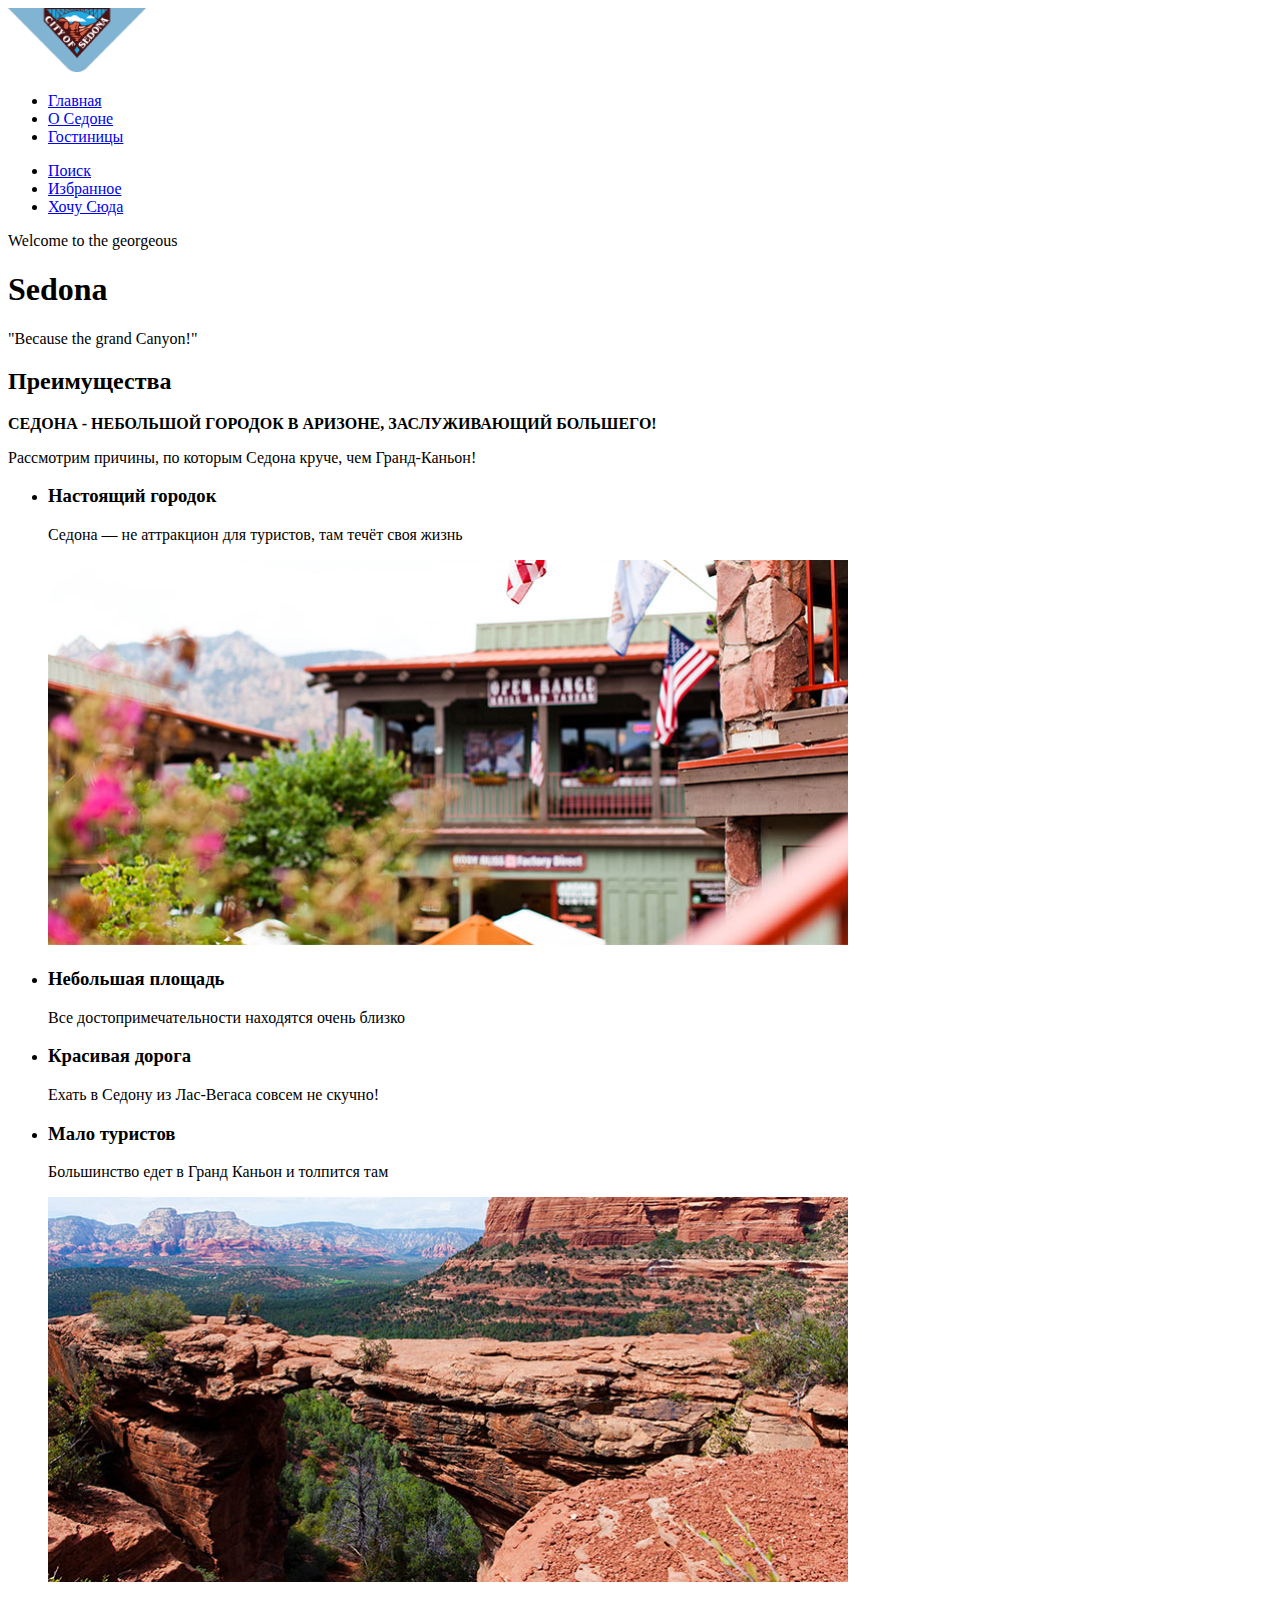
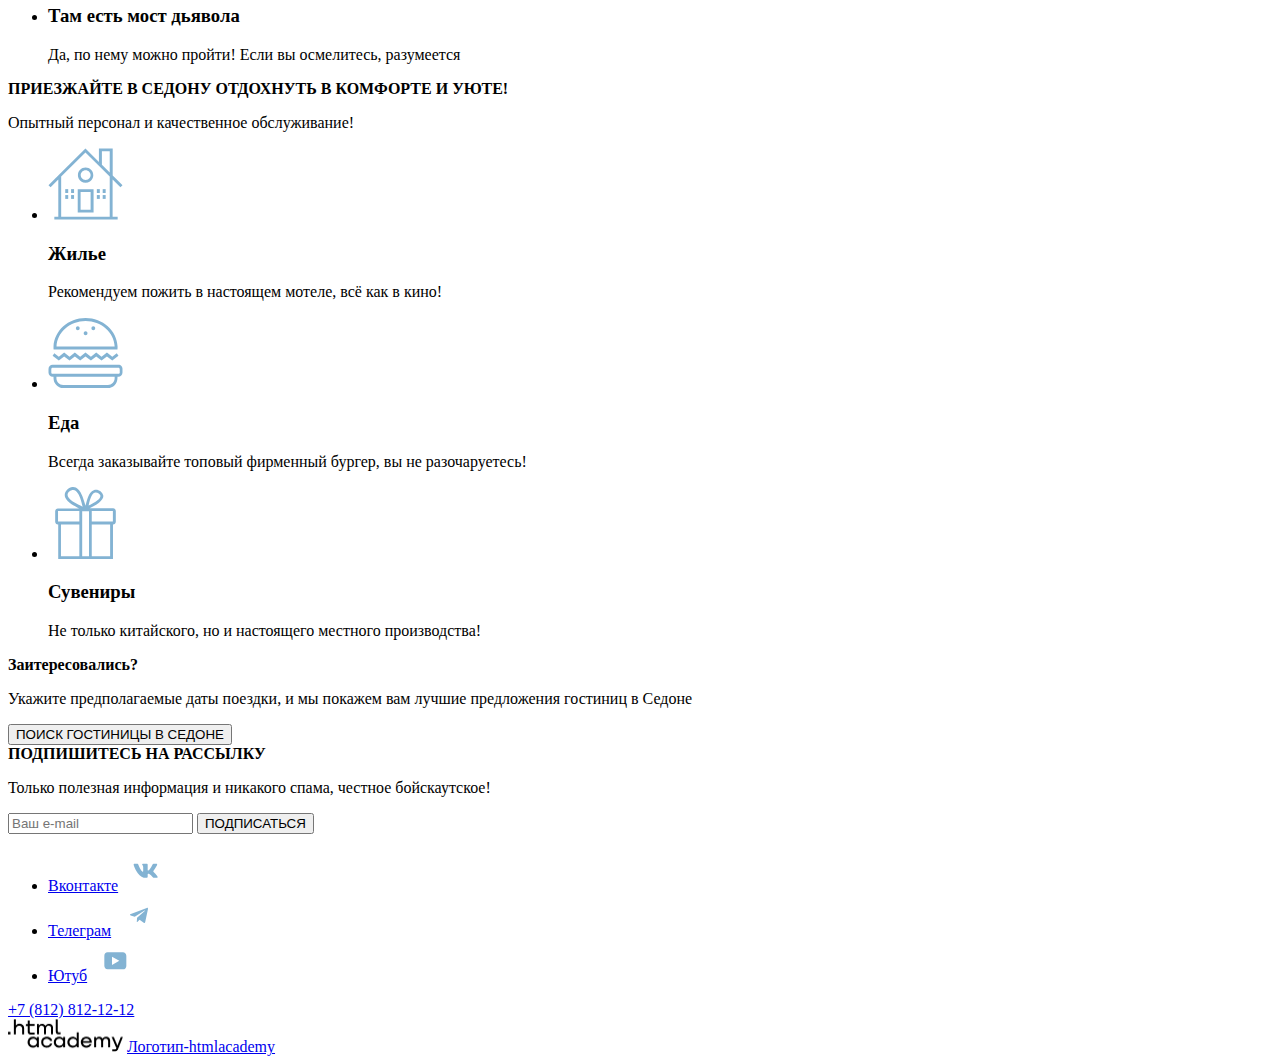
==== index.html @ 50136531 "!" ====
<!DOCTYPE html>
<html lang="ru">
  <head>
    <meta charset="utf-8">
    <title>Главная страница</title>
  </head>
  <body>
<header class="main-header">
  <a href="index.html">
  <img src="./img/logo.png" width="138px" height="64px">
  </a>
  <nav class="navigation">
    <ul class="navigation-list">
      <li class="navigation-item">
        <a class="navigation-link" href="main.html">Главная</a>
      </li>
      <li class="navigation-item">
        <a class="navigation-link" href="about-sedona.html">О Седоне</a>
      </li>
      <li class="navigation-item">
        <a class="navigation-link" href="hotels.html">Гостиницы</a>
      </li>
    </ul>

    <ul class="navigation-list navigation-user">
      <li class="navigation-item">
        <a class="navigation-link" href="#"><span class="visually-hidden">Поиск</span></a>
      </li>
      <li class="navigation-item">
        <a class="navigation-link" href="#"><span class="visually-hidden">Избранное</span></a>
      </li>
      <li class="navigation-item">
        <a class="navigation-link" href="#"><span class="visuallly-hidden">Хочу Сюда</span></a>
      </li>
    </ul>
  </nav>
</header>
<main class="main-index">
  <section class="welcome">
    <header>
      <span class="welcome-text">Welcome</title>
      <span class="welcome-to">to the georgeous</span>
    </header>
    <h1>Sedona</h1>
    <footer>
      <span class="welcome-description">"Because the grand Canyon!" </span>
    </footer>
  </section>

  <section class="advantages">
    <h2 class="visuallly-hidden">Преимущества</h2>
    <strong>СЕДОНА - НЕБОЛЬШОЙ ГОРОДОК В АРИЗОНЕ, ЗАСЛУЖИВАЮЩИЙ БОЛЬШЕГО!</strong>
      <p>Рассмотрим причины, по которым Седона круче, чем Гранд-Каньон!</p>
    <ul class="advantages-list">
      <li class="advantages-item">
        <h3 class="advantages-title">Настоящий городок</h3>
        <p class="advantages-discription">Седона — не аттракцион для туристов, там течёт своя жизнь</p>
        </li>
        <img src="./img/photo-1-2.jpg" alt="Кадр из городка" width="800px" height="385px">
      <li class="advantages-item">
        <h3 class="advantages-title">Небольшая площадь</h3>
        <p class="advantages-discription">Все достопримечательности находятся очень близко</p>
      </li>
      <li class="advantages-item">
        <h3 class="advantages-title">Красивая дорога</h3>
        <p class="advantages-discription">Ехать в Седону из Лас-Вегаса совсем не скучно!</p>
      </li>
      <li class="advantages-item">
      <h3 class="advantages-title">Мало туристов</h3>
      <p class="advantages-discription">Большинство едет в Гранд Каньон и толпится там</p>
       </li>
       <img src="./img/photo-2-2.jpg" alt="Горы" width="800px" height="385px">
      <li class="advantages-item">
       <h3 class="advantages-title">Там есть мост дьявола</h3>
       <p class="advantages-discription">Да, по нему можно пройти! Если вы осмелитесь, разумеется</p>
       </li>
    </ul>  
    <strong>ПРИЕЗЖАЙТЕ В СЕДОНУ ОТДОХНУТЬ В КОМФОРТЕ И УЮТЕ!</strong>
    <p>Опытный персонал и качественное обслуживание!</p>
    <ul class="advantages-list advantages-user">
      <li class="advantages-item">
        <img src="./img/home.svg" width="75px" height="72px">
        <h3 class="advantages-title">Жилье</h3>
        <p class="advantages-discription">Рекомендуем пожить в настоящем мотеле, всё как в кино!</p>
        </li>
        <li class="advantages-item">
          <img src="./img/food.svg" width="75px" height="72px">
          <h3 class="advantages-title">Еда</h3>
          <p class="advantages-discription">Всегда заказывайте топовый фирменный бургер, вы не разочаруетесь!</p>
          </li>
          <li class="advantages-item">
            <img src="./img/gift.svg" width="75px" height="72px">
            <h3 class="advantages-title">Сувениры</h3>
            <p class="advantages-discription">Не только китайского, но и настоящего местного производства!</p>
            </li>
    </ul>
  </section>
  <section>
    <strong>Заитересовались?</strong>
    <p>Укажите предполагаемые даты поездки, и мы покажем вам лучшие предложения гостиниц в Седоне</p>
      <button type="button">ПОИСК ГОСТИНИЦЫ В СЕДОНЕ</button>
  </section>
  <section>
    <strong>ПОДПИШИТЕСЬ НА РАССЫЛКУ</strong>
    <p>Только полезная информация и никакого спама, честное бойскаутское!</p>
    <form>
      <input type="email" placeholder="Ваш e-mail">
      <button type="submit">ПОДПИСАТЬСЯ</button>
      </form>
  </section>
</main>
<footer class="page-footer">
  <section class="footer-social">
    <ul class="footer-social-list">
      <li class="footer-social-item">
        <a href="https://vk.com/htmlacademy"> <span class="visuallly-hidden">Вконтакте</span></a>
        <img src="./img/social-vk.svg" alt="logo-vk">
      </li>
      <li class="footer-social-item">
        <a href="https://t.me/htmlacademy"> <span class="visuallly-hidden">Телеграм</span></a>
        <img src="./img/social-telegram.svg" alt="logo-telegram">
      </li>
      <li class="footer-social-item">
        <a href="https://www.youtube.com/user/htmlacademyru"> <span class="visuallly-hidden">Ютуб</span></a>
        <img src="./img/social-youtube.svg" alt="logo-youtube">
      </li>  
    </ul>    
  </section>

  <section class="footer-contact">
    <a class="footer-contact-phone" href="tel:+78128121212">+7 (812) 812-12-12</a>
  </section>

  <section class="footer-logo">
    <img src="./img/logo_htmlacademy.png" alt="Логотип-htmlacademy" width="115px" height="33px">
    <a href="https://htmlacademy.ru/"><span class="visuallly-hidden">Логотип-htmlacademy</span></a>
  </section>

</footer>
    
  </body>
</html>
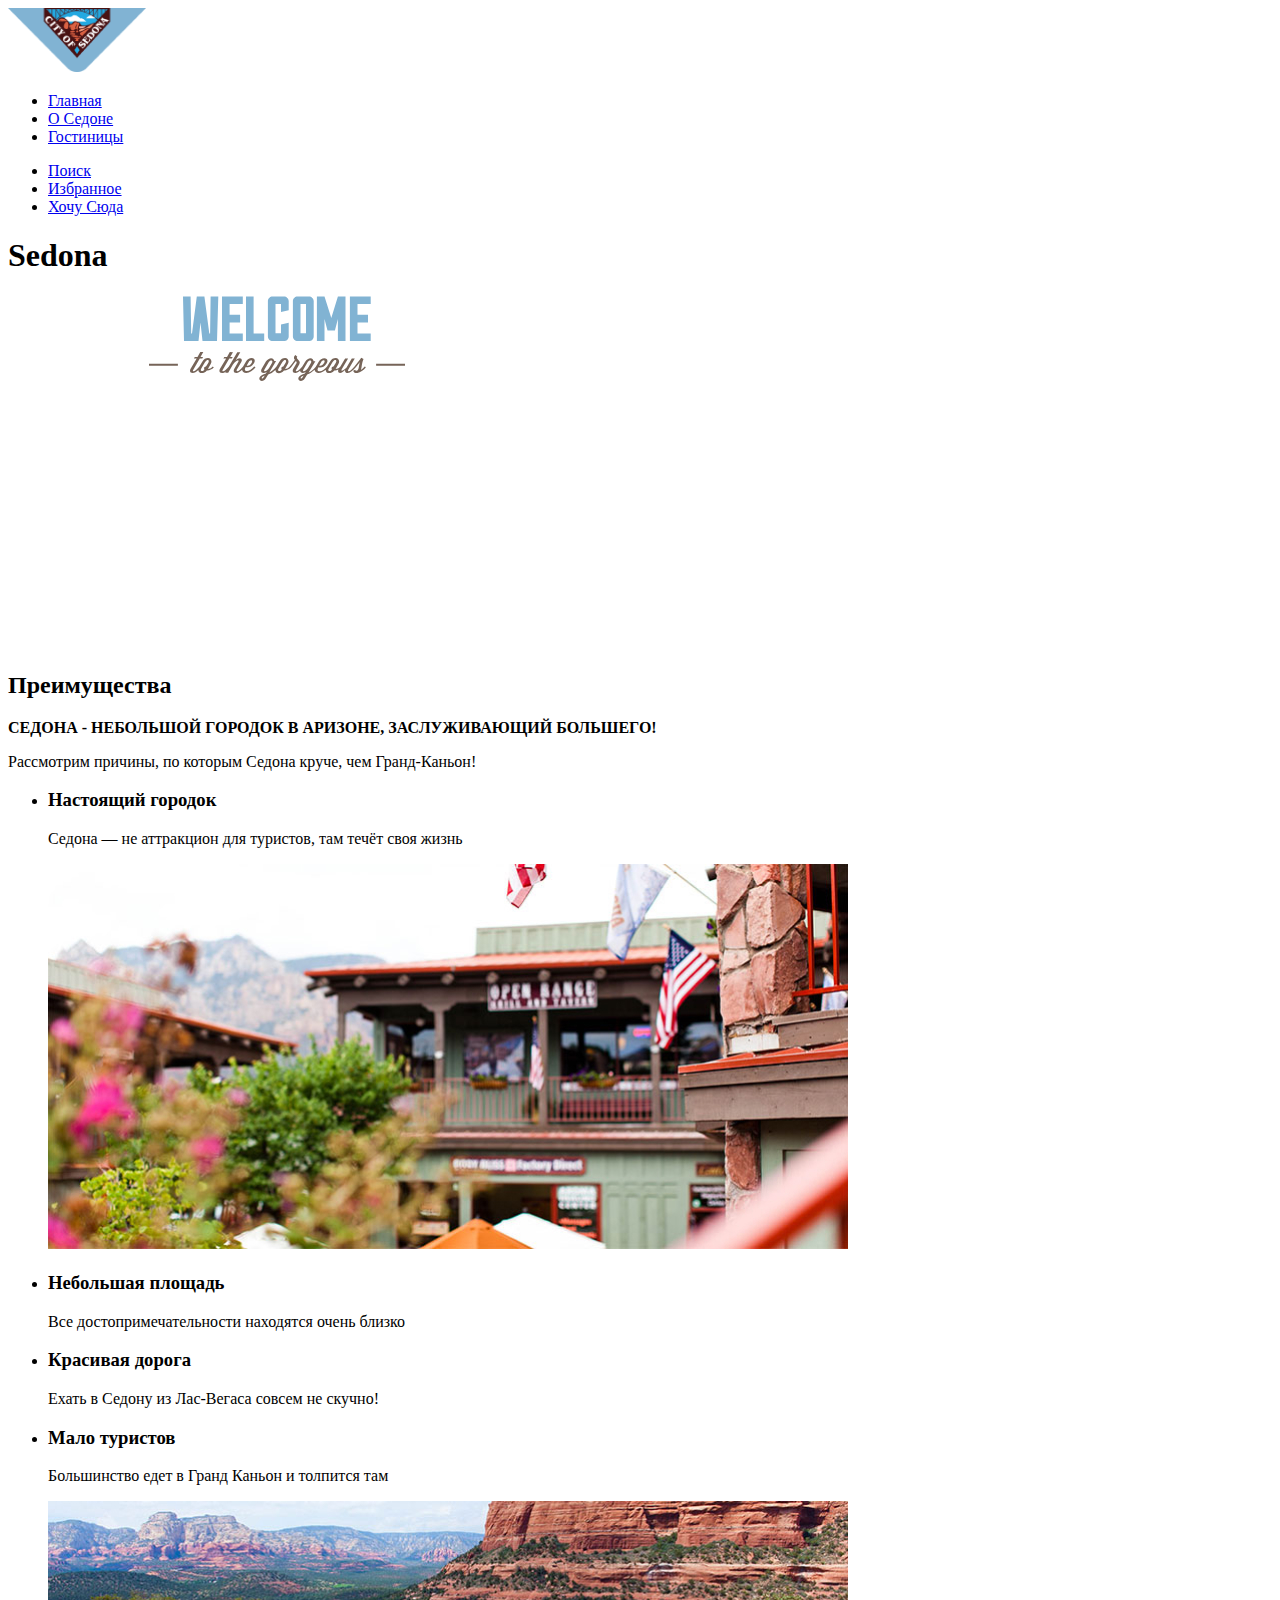
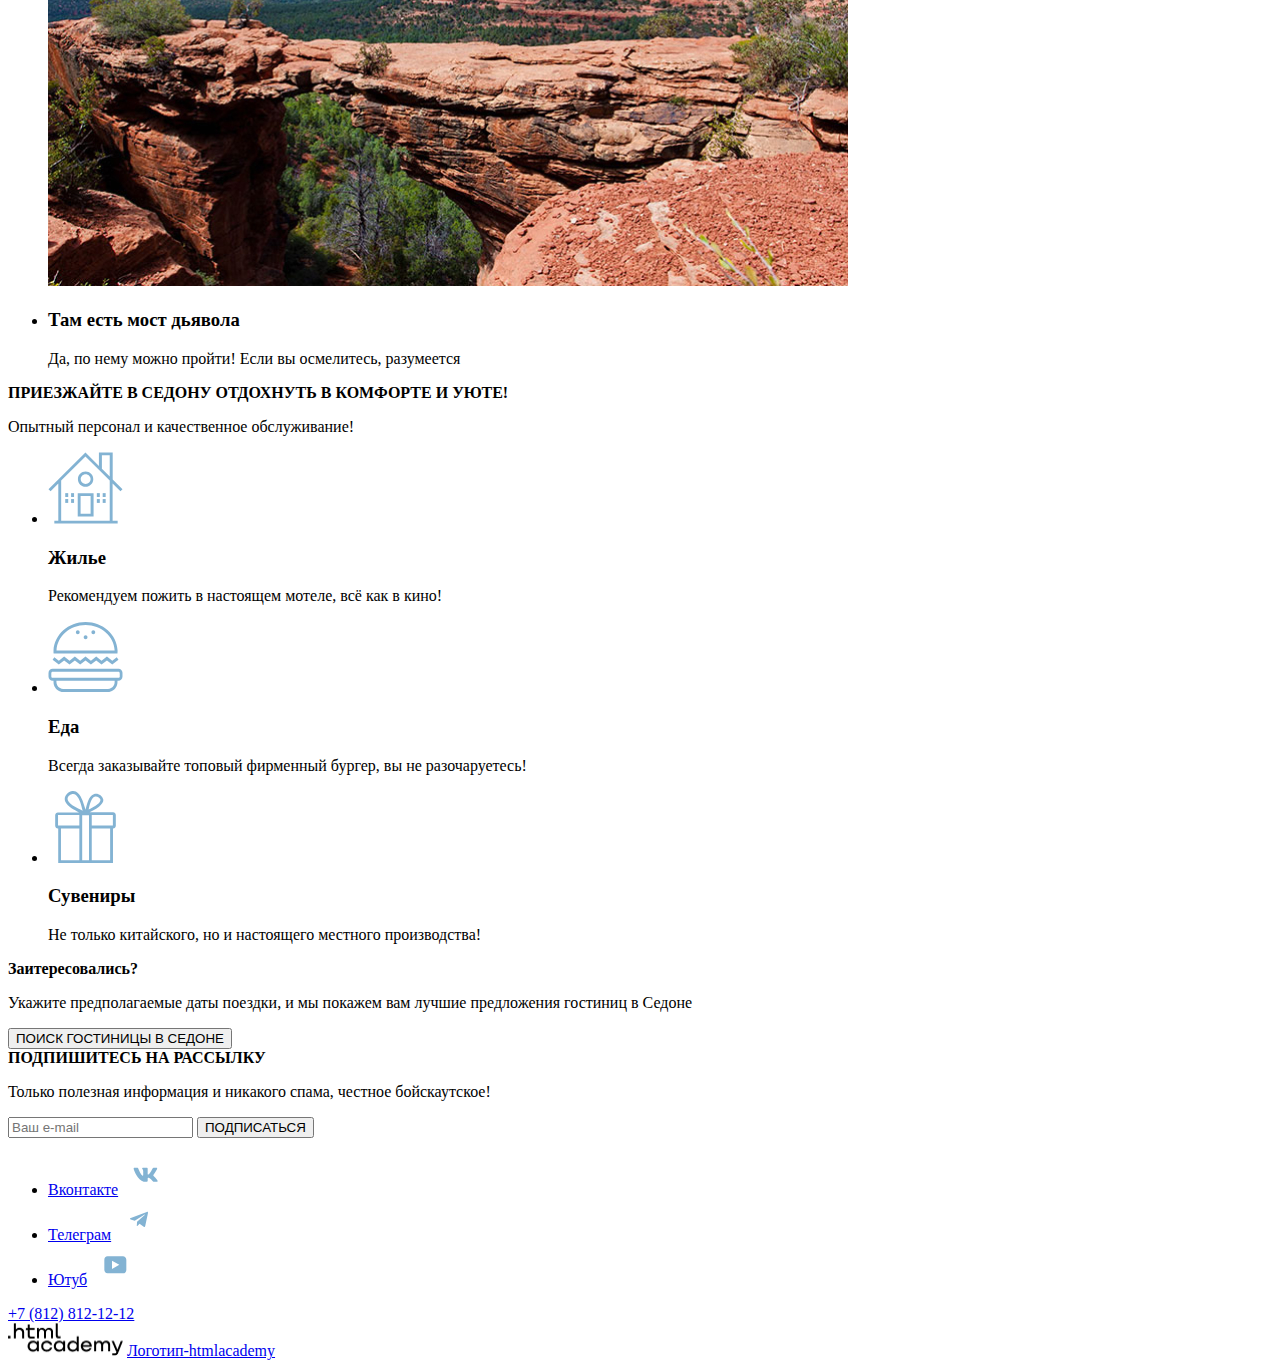
==== commit 7211053e: "Merge pull request #2 from Jura91/master" ====
--- a/index.html
+++ b/index.html
@@ -7,7 +7,7 @@
   <body>
 <header class="main-header">
   <a href="index.html">
-  <img src="./img/logo.png" width="138px" height="64px">
+    <img src="./img/logo.png" width="138" height="64" alt="Logo">
   </a>
   <nav class="navigation">
     <ul class="navigation-list">
@@ -22,12 +22,12 @@
       </li>
     </ul>
 
-    <ul class="navigation-list navigation-user">
-      <li class="navigation-item">
-        <a class="navigation-link" href="#"><span class="visually-hidden">Поиск</span></a>
+    <ul class="navigation-user">
+      <li class="navigation-user-item">
+        <a class="navigation-user-link" href="#"><span class="visually-hidden">Поиск</span></a>
       </li>
-      <li class="navigation-item">
-        <a class="navigation-link" href="#"><span class="visually-hidden">Избранное</span></a>
+      <li class="navigation-user-item">
+        <a class="navigation-user-link" href="#"><span class="visually-hidden">Избранное</span></a>
       </li>
       <li class="navigation-item">
         <a class="navigation-link" href="#"><span class="visuallly-hidden">Хочу Сюда</span></a>
@@ -36,27 +36,22 @@
   </nav>
 </header>
 <main class="main-index">
+   <h1 class="visuallly-hidden">Sedona</h1>
   <section class="welcome">
-    <header>
-      <span class="welcome-text">Welcome</title>
-      <span class="welcome-to">to the georgeous</span>
-    </header>
-    <h1>Sedona</h1>
-    <footer>
-      <span class="welcome-description">"Because the grand Canyon!" </span>
-    </footer>
+    <figure><img src="./img/welcome.svg" alt="Приглашение в Седону" width="458" height="352"></figure>
   </section>
 
   <section class="advantages">
-    <h2 class="visuallly-hidden">Преимущества</h2>
+    <h2 class="visually-hidden">Преимущества</h2>
     <strong>СЕДОНА - НЕБОЛЬШОЙ ГОРОДОК В АРИЗОНЕ, ЗАСЛУЖИВАЮЩИЙ БОЛЬШЕГО!</strong>
       <p>Рассмотрим причины, по которым Седона круче, чем Гранд-Каньон!</p>
     <ul class="advantages-list">
       <li class="advantages-item">
         <h3 class="advantages-title">Настоящий городок</h3>
         <p class="advantages-discription">Седона — не аттракцион для туристов, там течёт своя жизнь</p>
+        <img src="./img/photo-1-2.jpg" alt="Кадр из городка" width="800" height="385">
         </li>
-        <img src="./img/photo-1-2.jpg" alt="Кадр из городка" width="800px" height="385px">
+         
       <li class="advantages-item">
         <h3 class="advantages-title">Небольшая площадь</h3>
         <p class="advantages-discription">Все достопримечательности находятся очень близко</p>
@@ -68,8 +63,9 @@
       <li class="advantages-item">
       <h3 class="advantages-title">Мало туристов</h3>
       <p class="advantages-discription">Большинство едет в Гранд Каньон и толпится там</p>
+      <img src="./img/photo-2-2.jpg" alt="Горы" width="800" height="385">
        </li>
-       <img src="./img/photo-2-2.jpg" alt="Горы" width="800px" height="385px">
+       
       <li class="advantages-item">
        <h3 class="advantages-title">Там есть мост дьявола</h3>
        <p class="advantages-discription">Да, по нему можно пройти! Если вы осмелитесь, разумеется</p>
@@ -79,17 +75,17 @@
     <p>Опытный персонал и качественное обслуживание!</p>
     <ul class="advantages-list advantages-user">
       <li class="advantages-item">
-        <img src="./img/home.svg" width="75px" height="72px">
+        <img src="./img/home.svg" width="75" height="72" alt="Home">
         <h3 class="advantages-title">Жилье</h3>
         <p class="advantages-discription">Рекомендуем пожить в настоящем мотеле, всё как в кино!</p>
         </li>
         <li class="advantages-item">
-          <img src="./img/food.svg" width="75px" height="72px">
+          <img src="./img/food.svg" width="75" height="72" alt="Food">
           <h3 class="advantages-title">Еда</h3>
           <p class="advantages-discription">Всегда заказывайте топовый фирменный бургер, вы не разочаруетесь!</p>
           </li>
           <li class="advantages-item">
-            <img src="./img/gift.svg" width="75px" height="72px">
+            <img src="./img/gift.svg" width="75" height="72" alt="Gift">
             <h3 class="advantages-title">Сувениры</h3>
             <p class="advantages-discription">Не только китайского, но и настоящего местного производства!</p>
             </li>
@@ -133,7 +129,7 @@
   </section>
 
   <section class="footer-logo">
-    <img src="./img/logo_htmlacademy.png" alt="Логотип-htmlacademy" width="115px" height="33px">
+    <img src="./img/logo_htmlacademy.png" alt="Логотип-htmlacademy" width="115" height="33">
     <a href="https://htmlacademy.ru/"><span class="visuallly-hidden">Логотип-htmlacademy</span></a>
   </section>
 
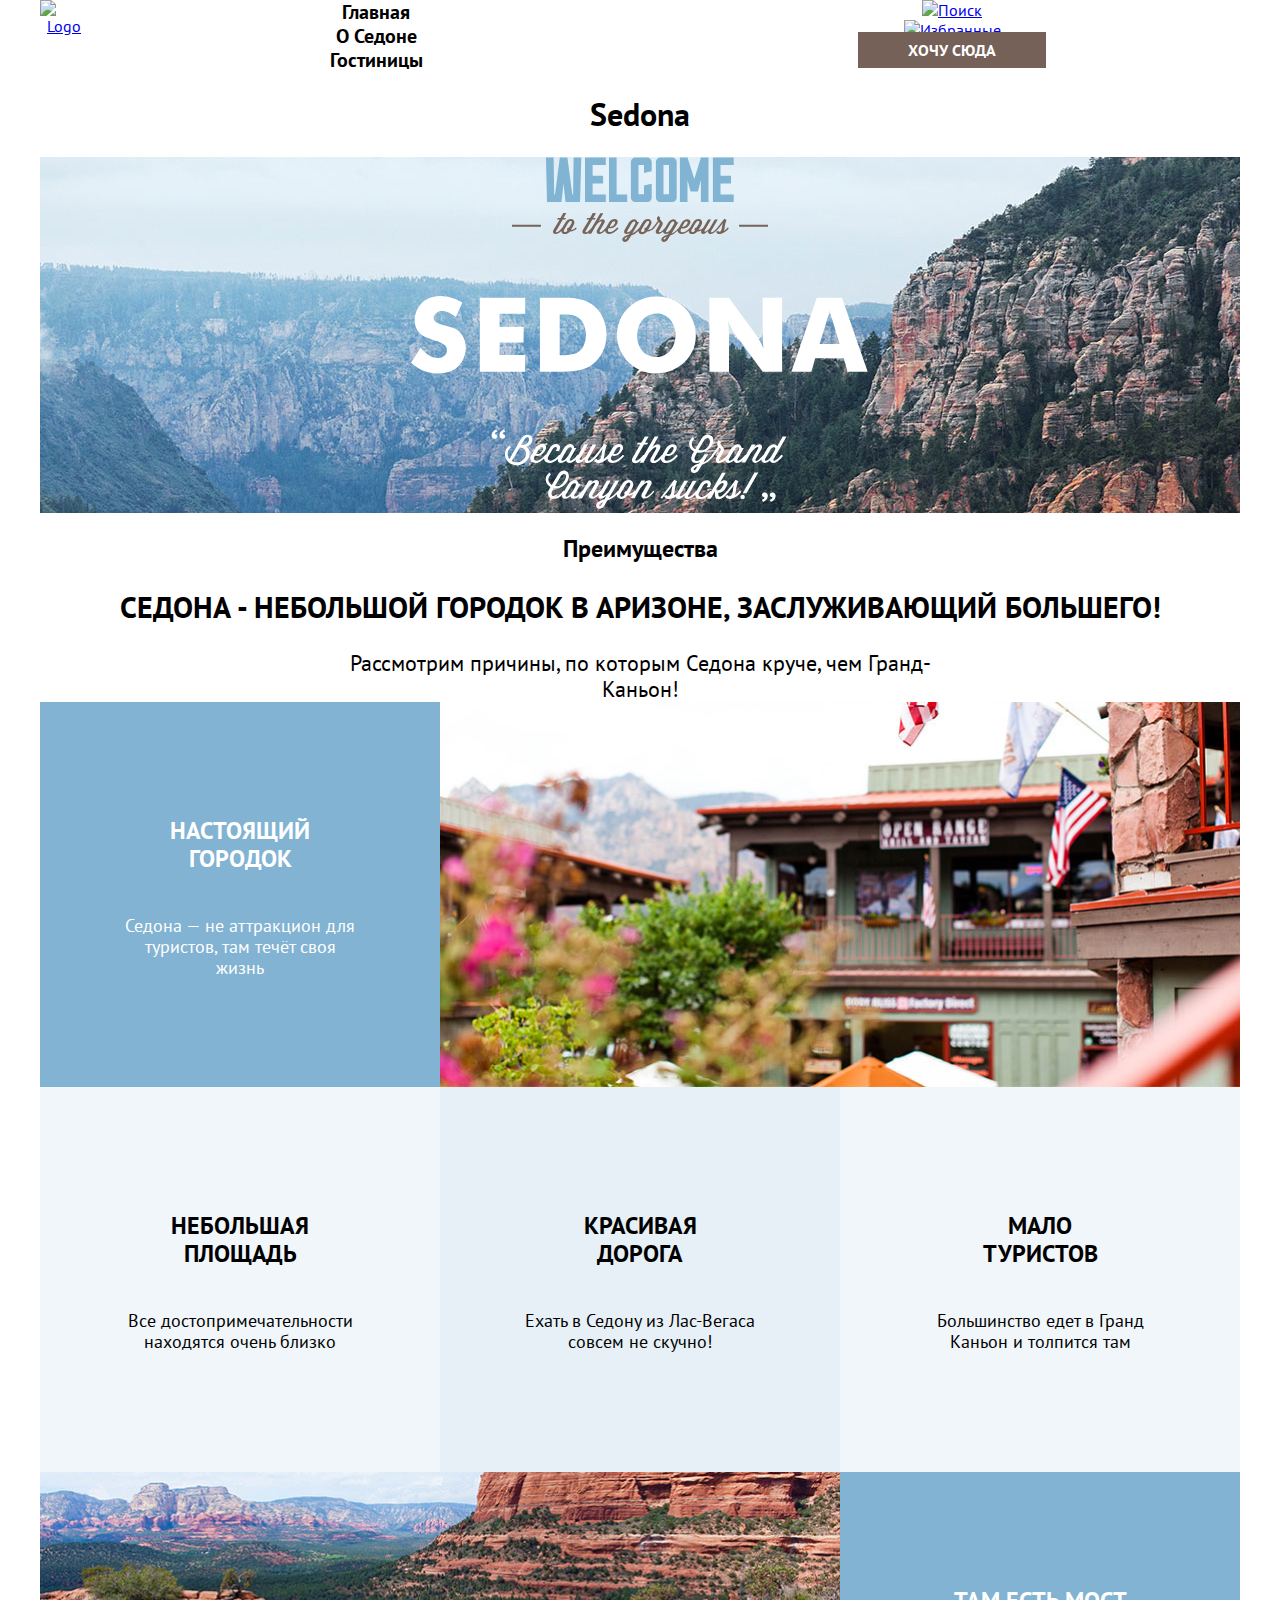
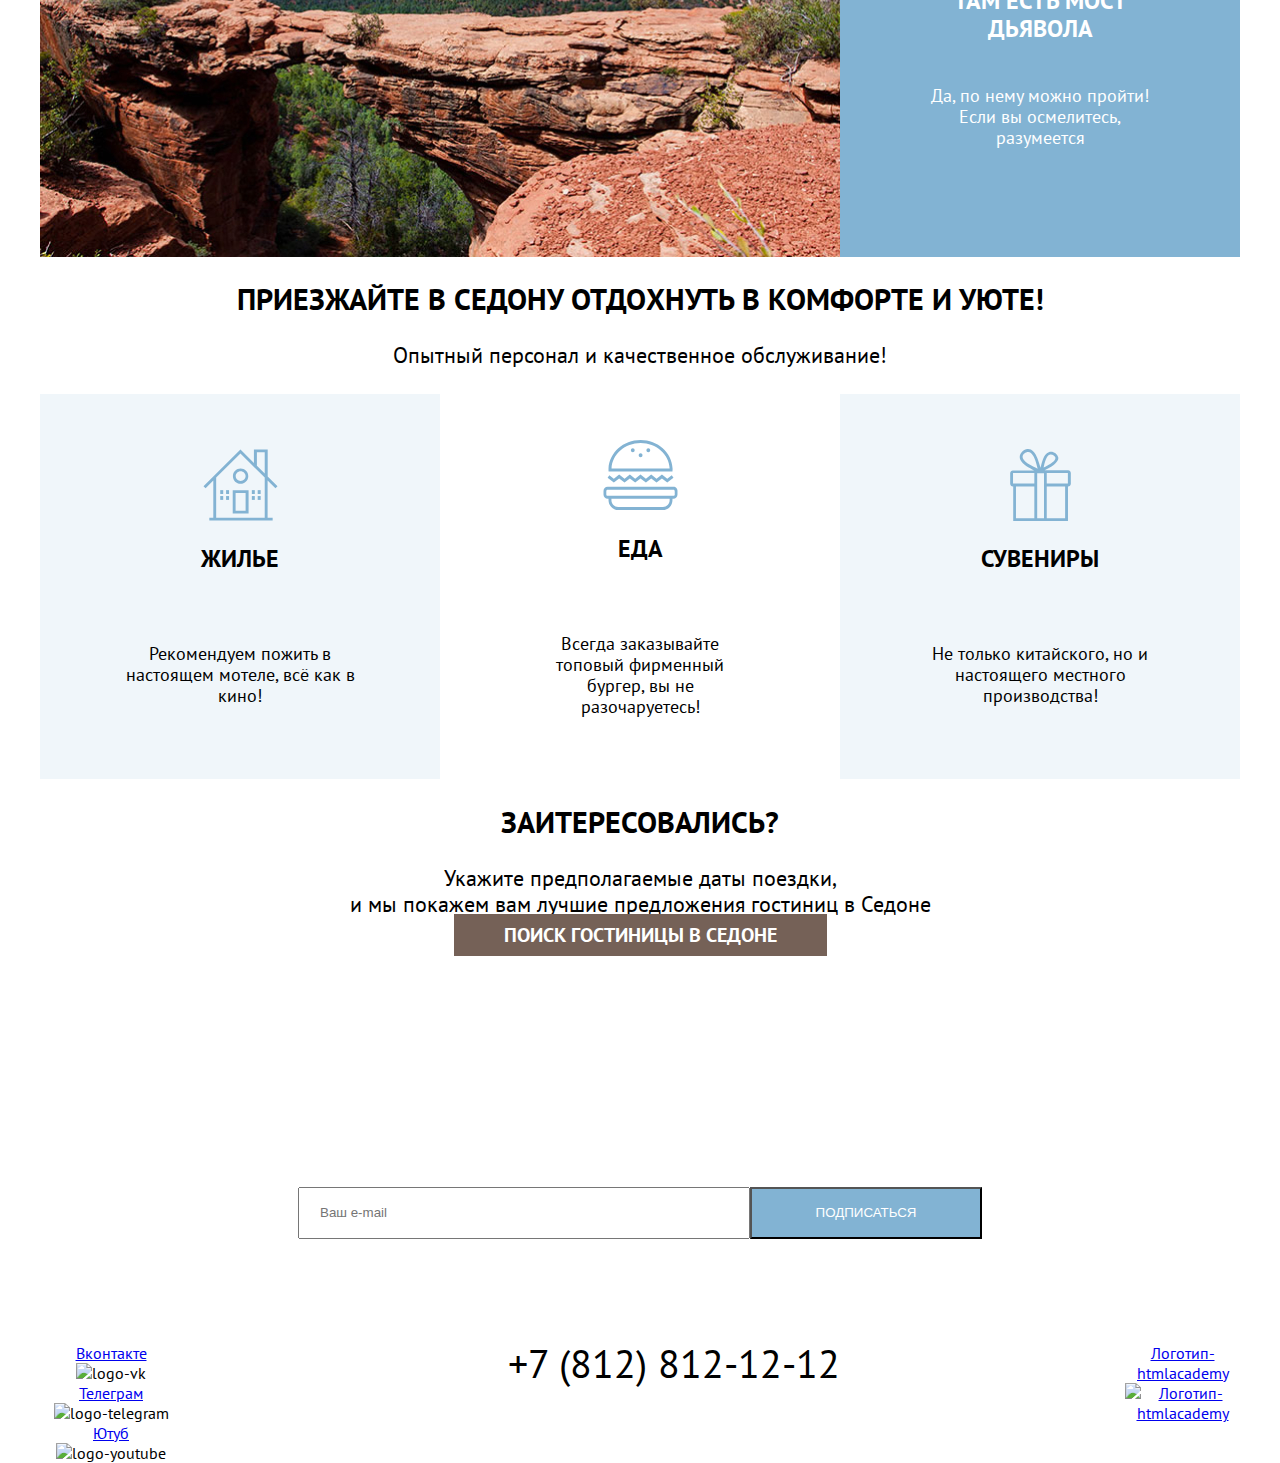
==== commit 0fd81068: "Flex2" ====
--- a/index.html
+++ b/index.html
@@ -3,14 +3,15 @@
   <head>
     <meta charset="utf-8">
     <title>Главная страница</title>
+    <link rel="stylesheet" href="styles/styles.css">
   </head>
   <body>
 <header class="main-header">
-  <a href="index.html">
-    <img src="./img/logo.png" width="138" height="64" alt="Logo">
-  </a>
   <nav class="navigation">
-    <ul class="navigation-list">
+    <a href="index.html">
+      <img src="./img/logo.svg" width="138" height="64" alt="Logo">
+    </a>
+    <ul class="navigation-list list-reset">
       <li class="navigation-item">
         <a class="navigation-link" href="main.html">Главная</a>
       </li>
@@ -22,12 +23,14 @@
       </li>
     </ul>
 
-    <ul class="navigation-user">
+    <ul class="navigation-user list-reset">
       <li class="navigation-user-item">
-        <a class="navigation-user-link" href="#"><span class="visually-hidden">Поиск</span></a>
+        <a class="navigation-user-link" href="#"><span class="visually-hidden"></span>
+        <img src="./img/search.svg" alt="Поиск"></a>
       </li>
       <li class="navigation-user-item">
-        <a class="navigation-user-link" href="#"><span class="visually-hidden">Избранное</span></a>
+        <a class="navigation-user-link" href="#"><span class="visually-hidden"></span>
+        <img src="./img/favourites.svg" alt="Избранные"></a>
       </li>
       <li class="navigation-item">
         <a class="navigation-link" href="#"><span class="visuallly-hidden">Хочу Сюда</span></a>
@@ -35,105 +38,118 @@
     </ul>
   </nav>
 </header>
-<main class="main-index">
-   <h1 class="visuallly-hidden">Sedona</h1>
-  <section class="welcome">
-    <figure><img src="./img/welcome.svg" alt="Приглашение в Седону" width="458" height="352"></figure>
-  </section>
+<main class="main-container main-index">
+  <div class="page-container">
+     <h1 class="visuallly-hidden">Sedona</h1>
+   <section class="welcome">
+     <figure><img src="./img/welcome.svg" alt="Приглашение в Седону" width="458" height="352"></figure>
+   </section>
 
-  <section class="advantages">
-    <h2 class="visually-hidden">Преимущества</h2>
-    <strong>СЕДОНА - НЕБОЛЬШОЙ ГОРОДОК В АРИЗОНЕ, ЗАСЛУЖИВАЮЩИЙ БОЛЬШЕГО!</strong>
-      <p>Рассмотрим причины, по которым Седона круче, чем Гранд-Каньон!</p>
-    <ul class="advantages-list">
-      <li class="advantages-item">
-        <h3 class="advantages-title">Настоящий городок</h3>
-        <p class="advantages-discription">Седона — не аттракцион для туристов, там течёт своя жизнь</p>
-        <img src="./img/photo-1-2.jpg" alt="Кадр из городка" width="800" height="385">
+    <section class="advantages">
+      <h2 class="visually-hidden">Преимущества</h2>
+      <h2 class="section-header">СЕДОНА - НЕБОЛЬШОЙ ГОРОДОК В АРИЗОНЕ, ЗАСЛУЖИВАЮЩИЙ БОЛЬШЕГО!</h2>
+      <p class="section-header-text">Рассмотрим причины, по которым Седона круче, чем Гранд-Каньон!</p>
+     <ul class="advantages-list list-reset">
+       <li class="advantages-item advantages-color-dark advantages-item-wrapper">
+          <div class="advantages-item-text">
+            <h3 class="advantages-title">Настоящий городок</h3>
+            <p class="advantages-discription">Седона — не аттракцион для туристов, там течёт своя жизнь</p>
+         </div>
+          <div class="advantages-item-image">
+           <img src="./img/photo-1-2.jpg" alt="Кадр из городка">
+          </div>
         </li>
-         
-      <li class="advantages-item">
-        <h3 class="advantages-title">Небольшая площадь</h3>
-        <p class="advantages-discription">Все достопримечательности находятся очень близко</p>
-      </li>
-      <li class="advantages-item">
-        <h3 class="advantages-title">Красивая дорога</h3>
-        <p class="advantages-discription">Ехать в Седону из Лас-Вегаса совсем не скучно!</p>
-      </li>
-      <li class="advantages-item">
-      <h3 class="advantages-title">Мало туристов</h3>
-      <p class="advantages-discription">Большинство едет в Гранд Каньон и толпится там</p>
-      <img src="./img/photo-2-2.jpg" alt="Горы" width="800" height="385">
+        <li class="advantages-item advantages-color-light">
+          
+            <h3 class="advantages-title">Небольшая площадь</h3>
+            <p class="advantages-discription">Все достопримечательности находятся очень близко</p>
+           
+        </li>
+        <li class="advantages-item advantages-color">
+           
+              <h3 class="advantages-title">Красивая дорога</h3>
+              <p class="advantages-discription">Ехать в Седону из Лас-Вегаса совсем не скучно!</p>
+           
+        </li>
+        <li class="advantages-item advantages-color-light">
+          
+              <h3 class="advantages-title">Мало туристов</h3>
+              <p class="advantages-discription">Большинство едет в Гранд Каньон и толпится там</p>
+          
+       </li> 
+       <li class="advantages-item advantages-color-dark advantages-item-wrap">
+          <div class="advantages-item-text">
+              <h3 class="advantages-title">Там есть мост дьявола</h3>
+              <p class="advantages-discription">Да, по нему можно пройти! Если вы осмелитесь, разумеется</p>
+           </div>
+           <div class="advantages-item-image">
+              <img src="./img/photo-2-2.jpg" alt="Горы" width="800" height="385">
+           </div>
        </li>
-       
-      <li class="advantages-item">
-       <h3 class="advantages-title">Там есть мост дьявола</h3>
-       <p class="advantages-discription">Да, по нему можно пройти! Если вы осмелитесь, разумеется</p>
-       </li>
-    </ul>  
-    <strong>ПРИЕЗЖАЙТЕ В СЕДОНУ ОТДОХНУТЬ В КОМФОРТЕ И УЮТЕ!</strong>
-    <p>Опытный персонал и качественное обслуживание!</p>
-    <ul class="advantages-list advantages-user">
-      <li class="advantages-item">
-        <img src="./img/home.svg" width="75" height="72" alt="Home">
-        <h3 class="advantages-title">Жилье</h3>
-        <p class="advantages-discription">Рекомендуем пожить в настоящем мотеле, всё как в кино!</p>
-        </li>
-        <li class="advantages-item">
-          <img src="./img/food.svg" width="75" height="72" alt="Food">
-          <h3 class="advantages-title">Еда</h3>
-          <p class="advantages-discription">Всегда заказывайте топовый фирменный бургер, вы не разочаруетесь!</p>
-          </li>
-          <li class="advantages-item">
-            <img src="./img/gift.svg" width="75" height="72" alt="Gift">
-            <h3 class="advantages-title">Сувениры</h3>
-            <p class="advantages-discription">Не только китайского, но и настоящего местного производства!</p>
+     </ul>  
+          <h2 class="section-header">ПРИЕЗЖАЙТЕ В СЕДОНУ ОТДОХНУТЬ В КОМФОРТЕ И УЮТЕ!</h2>
+          <p class="section-header-text">Опытный персонал и качественное обслуживание!</p>
+        <ul class="advantages-list advantages-user list-reset">
+            <li class="advantages-item advantages-color-light advantages-item-user">
+              <img src="./img/home.svg" width="75" height="72" alt="Home">
+              <h3 class="advantages-title">Жилье</h3>
+              <p class="advantages-discription">Рекомендуем пожить в настоящем мотеле, всё как в кино!</p>
             </li>
-    </ul>
-  </section>
-  <section>
-    <strong>Заитересовались?</strong>
-    <p>Укажите предполагаемые даты поездки, -и мы покажем вам лучшие предложения гостиниц в Седоне</p>
-      <button type="button">ПОИСК ГОСТИНИЦЫ В СЕДОНЕ</button>
-  </section>
-  <section>
-    <strong>ПОДПИШИТЕСЬ НА РАССЫЛКУ</strong>
-    <p>Только полезная информация и никакого спама, честное бойскаутское!</p>
-    <form>
-      <input type="email" placeholder="Ваш e-mail">
-      <button type="submit">ПОДПИСАТЬСЯ</button>
-      </form>
-  </section>
+              <li class="advantages-item advantages-item-user">
+               <img src="./img/food.svg" width="75" height="72" alt="Food">
+               <h3 class="advantages-title">Еда</h3>
+               <p class="advantages-discription">Всегда заказывайте топовый фирменный бургер, вы не разочаруетесь!</p>
+             </li>
+             <li class="advantages-item advantages-color-light advantages-item-user">
+                <img src="./img/gift.svg" width="75" height="72" alt="Gift">
+                <h3 class="advantages-title">Сувениры</h3>
+                <p class="advantages-discription">Не только китайского, но и настоящего местного производства!</p>
+            </li>
+          </ul>
+     </section>
+     <section>
+           <h2 class="section-header">Заитересовались?</h2>
+           <p class="section-header-text">Укажите предполагаемые даты поездки, <br> и мы покажем вам лучшие предложения гостиниц в Седоне</p>
+           <a class="search-hotel" href="#">ПОИСК ГОСТИНИЦЫ В СЕДОНЕ</a>
+      </section>
+      <section class="subscribe">
+            <h2 class="section-header section-header-color">ПОДПИШИТЕСЬ НА РАССЫЛКУ</h2>
+            <p class="section-header-text section-header-text-color">Только полезная информация и никакого спама, <br> честное бойскаутское!</p>
+            <form class="subscribe-form">
+              <input type="email" placeholder="Ваш e-mail">
+              <button type="submit" class="button-subscribe">ПОДПИСАТЬСЯ</button>
+            </form>
+      
+      </section>
+  </div>
 </main>
 <footer class="page-footer">
-  <section class="footer-social">
-    <ul class="footer-social-list">
-      <li class="footer-social-item">
-        <a href="https://vk.com/htmlacademy"> <span class="visuallly-hidden">Вконтакте</span></a>
-        <img src="./img/social-vk.svg" alt="logo-vk">
-      </li>
-      <li class="footer-social-item">
-        <a href="https://t.me/htmlacademy"> <span class="visuallly-hidden">Телеграм</span></a>
-        <img src="./img/social-telegram.svg" alt="logo-telegram">
-      </li>
-      <li class="footer-social-item">
-        <a href="https://www.youtube.com/user/htmlacademyru"> <span class="visuallly-hidden">Ютуб</span></a>
-        <img src="./img/social-youtube.svg" alt="logo-youtube">
-      </li>  
-    </ul>    
-  </section>
-
-  <section class="footer-contact">
-    <a class="footer-contact-phone" href="tel:+78128121212">+7 (812) 812-12-12</a>
-  </section>
-
-  <section class="footer-logo">
-    <img src="./img/logo_htmlacademy.png" alt="Логотип-htmlacademy" width="115" height="33">
-    <a href="https://htmlacademy.ru/"><span class="visuallly-hidden">Логотип-htmlacademy</span></a>
-  </section>
-
-</footer>
-    
-  </body>
+  <div class="page-footer-container">
+    <section class="footer-social">
+      <ul class="footer-social-list list-reset">
+        <li class="footer-social-item">
+          <a href="https://vk.com/htmlacademy"> <span class="visuallly-hidden">Вконтакте</span></a>
+          <img src="./img/social network/social-vk.svg" alt="logo-vk" width="47.33" height="40">
+        </li>
+        <li class="footer-social-item">
+          <a href="https://t.me/htmlacademy"> <span class="visuallly-hidden">Телеграм</span></a>
+          <img src="./img/social network/social-telegram.svg" alt="logo-telegram" width="47.33" height="40">
+        </li>
+        <li class="footer-social-item">
+          <a href="https://www.youtube.com/user/htmlacademyru"> <span class="visuallly-hidden">Ютуб</span></a>
+          <img src="./img/social network/social-youtube.svg" alt="logo-youtube" width="47.33" height="40">
+        </li>  
+      </ul>    
+    </section>
+    <section class="footer-contact">
+      <a class="footer-contact-phone" href="tel:+78128121212">+7 (812) 812-12-12</a>
+    </section>
+    <section class="footer-logo">
+      <a href="https://htmlacademy.ru/"><span class="visuallly-hidden">Логотип-htmlacademy</span>
+        <img src="./img/logo-htmlacademy.svg" alt="Логотип-htmlacademy" width="115" height="33">
+      </a>
+    </section>
+  </div>
+</footer>  
+</body>
 </html>
--- a/styles/styles.css
+++ b/styles/styles.css
@@ -0,0 +1,452 @@
+@font-face {
+    font-family: "PT Sans";
+    font-weight: 400;
+    font-style: normal;
+    src: url("../fonts/ptsans-400.woff2") format("woff2");
+    font-display: swap;
+}
+@font-face {
+    font-family: "PT Sans";
+    font-weight: 700;
+    font-style: normal;
+    src: url("../fonts/ptsans-700.woff2") format("woff2");
+    font-display: swap;
+}
+@font-face {
+    font-family: "PT Sans";
+    font-weight: 400;
+    font-style: italic;
+    src: url("../fonts/ptsans-400.woff2") format("woff2");
+    font-display: swap;
+}
+@font-face {
+    font-family: "PT Sans";
+    font-weight: 700;
+    font-style: italic;
+    src: url("../fonts/ptsans-700.woff2") format("woff2");
+    font-display: swap;
+}
+*{ box-sizing: border-box; }
+
+html {
+    height: 100%;
+}
+
+body {
+    margin: 0;
+    display: flex;
+    flex-direction: column;
+    min-height: 100%;
+    font-family: "PT Sans", sans-serif;
+    text-align: center;
+    background-color: #ffffff;
+    color: black;
+}
+
+.list-reset {
+    list-style: none;
+    margin: 0;
+    padding: 0;
+
+}
+.navigation {
+    display: flex;
+    width: 1200px;
+    margin: 0 auto;
+}
+.navigation-logo {
+    width: 138px;
+    margin-right: 30px;
+}
+
+.navigation-list {
+    font-size: 20px;
+    font-weight: 700;
+    line-height: 24px;
+    margin: 0;
+    padding: 0;
+    width: 600px;
+    
+}
+.navigation-user {
+    width: 600px;
+}
+.navigation-list a {
+    color: black;
+    text-decoration: none;
+}
+.navigation-user .navigation-link {
+    font-size: 16px;
+    font-weight: 700;
+    line-height: 20px;
+    color: #ffffff;
+    background-color: rgba(117, 97, 87, 1);
+    text-decoration: none;
+    text-transform: uppercase;
+    width: 160px;
+    height: 36px;
+    padding: 8px 50px 8px 50px;
+}
+.main-container {
+    flex-grow: 1;
+}
+.page-container {
+    width: 1200px;
+    margin: 0 auto;
+}
+.welcome  {
+    background-image: url("../img/index-background.png");
+    background-repeat: no-repeat;
+    display: block;
+    margin: 0 auto;
+}
+.section-header {
+    font-size: 30px;
+    font-weight: 700;
+    line-height: 36px;
+    text-transform: uppercase;
+}
+
+.section-header-text {
+    text-align: center;
+    margin: 0 auto;
+    font-size: 22px;
+    line-height: 26px;
+    width: 651px;
+    height: 52px;
+   
+
+}
+
+.advantages-list {
+    display: flex;
+    flex-wrap: wrap;
+    width: 1200px;
+    margin: 0;
+    padding: 0;
+}
+
+.advantages-item  {
+    width: 400px;
+    height: 385px;
+    display: flex;
+    justify-content: center;
+    align-items: center;
+    flex-wrap: wrap;
+    align-content: center;
+    
+    
+     
+} 
+
+
+.advantages-item-text {
+    display: flex;
+    flex-direction: column;
+    justify-content: center;
+    align-items: center;
+    width: 400px;
+}
+
+.advantages-item-image {
+
+    display: block;
+    width: 800px;
+}
+.advantages-item-image img {
+    display: block;
+}
+
+.advantages-list p {
+    font-size: 18px;
+    line-height: 21px;
+}
+.advantages-title {
+    font-size: 24px;
+    font-weight:700;
+    line-height: 28px;
+    text-transform: uppercase;
+    width: 175px;
+    height: 56px;
+}
+
+.advantages-item-user {
+    display: flex;
+    padding: 81px 85px ;
+    justify-content: center;
+    align-items: center;
+    min-width: 300px;
+    height: 385px;
+} 
+
+
+.advantages-item-wrapper {
+    display: flex;
+    width: 100%;
+
+}
+.advantages-item-wrap {
+    display: flex;
+    width: 100%;
+    flex-direction: row-reverse;
+
+}
+
+.advantages-item.advantages-color-dark {
+    background-color: #82B3D3;
+    color: #ffffff;
+}
+.advantages-item.advantages-color-light {
+    background-color: rgba(131, 179, 211, 0.12);  
+}
+.advantages-item.advantages-color {
+    background-color: rgba(131, 179, 211, 0.2);
+}
+.search-hotel {
+    font-size: 20px;
+    line-height: 36px;
+    font-weight: 700;
+    background-color: rgba(117, 97, 87, 1);
+    width: 376px;
+    height: 52px;
+    padding: 8px 50px 8px 50px;
+    text-decoration: none;
+    color: #ffffff;
+}
+.advantages-discription {
+    font-size: 18px;
+    line-height: 21px;
+    max-width: 230px;
+}
+
+.section-header-color {
+    color: #ffffff;
+}
+.section-header-text.section-header-text-color {
+    color: #ffffff;
+}
+.subscribe  {
+    background-image: url("../img/subscription-background.jpg");
+    padding: 96px 258px 104px 258px;
+}
+
+.subscribe-form {
+    display: flex;
+}
+
+
+.button-subscribe  {
+    width: 232px;
+    height: 52px;
+    padding: 8px 50px 8px 50px;
+    color: #ffffff;
+    background-color: rgba(130,179,211,1);
+
+}
+.subscribe input {
+    width: 452px;
+    height: 52px;
+    padding: 12px 20px 12px 20px;
+}
+
+    
+.footer-contact-phone {
+    font-size: 40px;
+    line-height: 40px;
+    color: black;
+    text-decoration: none;
+}
+.inner-section {
+    background-image: url(../img/catalog-background.jpg);
+    background-repeat: no-repeat;
+}
+
+.inner-title {
+    font-size: 60px;
+    font-weight: 700;
+    line-height: 78px;
+    color: #ffffff;
+    text-align: start;
+    margin-left: 70px;
+}
+.breadcrumbs {
+    display: flex;
+    padding: 0;
+    margin: 0;
+    padding-left: 70px;
+}
+.breadcrumbs-link {
+    margin-right: 28px;
+    font-size: 16px;
+    line-height: 21px;
+    color: #ffffff;
+}
+.hotels-filter-title {
+    font-size: 20px;
+    font-weight: 700;
+    line-height: 24px;
+    color: #ffffff;
+}
+.control-input {
+    font-size: 18px;
+    line-height: 23px;
+    color: #ffffff;
+}
+.page-search {
+    font-size: 30px;
+    font-weight: 700;
+    line-height: 36px;
+}
+.header-search {
+    display: flex;
+    justify-content: space-between;
+    width: 1060px;
+    margin: 0 auto;
+}   
+.header-search select {
+    font-size: 28px;
+    line-height: 21px;
+}
+.header-search form {
+    width: 292px;
+    height: 49px;
+    padding: 14px 20px 14px 20px;
+}
+.product-card-title {
+    font-size: 24px;
+    font-weight: 700;
+    line-height: 28px;
+    color: black;
+    text-decoration: none;
+}
+.product-type {
+    font-size: 16px;
+    line-height: 21px;
+    color: #333333;
+}
+.product-card-price {
+    font-size: 18px;
+    line-height: 21px;
+    color: #333333;   
+}
+.button-link {
+    font-size: 16px;
+    font-weight: 700;
+    line-height: 20px;
+    color: #ffffff;
+    width: 140px;
+    height: 36px;
+    padding: 8px 50px 8px 50px;
+    background-color: #756157;
+    text-decoration: none;
+    text-transform: uppercase;
+}
+.button-favorites {
+    font-size: 16px;
+    line-height: 20px;
+    font-weight: 700;
+    color: #ffffff;
+    width: 140px;
+    height: 36px;
+    padding: 8px 7px 8px 7px;
+    background-color: #82B3D3;
+    text-decoration: none;
+    text-transform: uppercase;
+}
+.button-favorites.button-favorites-touch {
+    background-color: #7DB54F;
+}
+.rating {
+    font-size: 16px;
+    line-height: 20px;
+    color: #333333;
+    width: 140px;
+    height: 37px;
+    background-color: #F2F2F2;
+}
+.pagination {
+    margin: 40px 70px 60px 70px;
+    padding: 0;
+    
+}
+.pagination-item {
+    display: flex;
+    margin-right: 8px;
+    width: 1060px;
+    height: 60px;
+}
+.pagination-link {
+    display: block;
+    width: 60px;
+    height: 60px;
+    margin-right: 8px;
+    font-size: 20px;
+    line-height: 36px;
+    font-weight: 700;
+    text-decoration: none;
+    align-content: center;
+    color: #ffffff;
+    background-color: #82B3D3;
+}
+.pagination-link.active {
+    color: #000000;
+    background-color: #F2F2F2;
+    text-decoration: none;
+}
+.pagination-link.ellipsis {
+    color: #000000;
+    background-color: #ffffff;
+}
+.page-footer-container {
+    display: flex;
+    width: 1200px;
+    margin: 0 auto;
+}
+.footer-social {
+    width: 142px;
+    margin-right: 41.5px;
+}
+.footer-contact {
+    width: 720px;
+    margin-left: auto;
+}
+.footer-logo {
+    width: 115px;
+    margin-left: auto;
+}
+
+.hotels-filter {
+    display: flex;
+    justify-content: space-between;
+}
+.filter-first {
+    width: 160px;
+    height: 157px;
+    text-align: start;
+    padding-left: 70px;
+    margin-right: 70px;  
+}
+.filter-second {
+    width: 160px;
+    height: 157px;
+    text-align: start;   
+}
+.product-list {
+    width: 1060px;
+    display: flex;
+    justify-content: space-between;  
+}
+.product-card {
+    width: 340px;
+    height: 438px;
+    display: flex;
+    flex-direction: column;
+    justify-content: space-between ;
+    align-items: center;
+    
+    margin-right: 20px;
+    border: 1px solid #E6E6E6;
+    padding: 20px;
+    padding-bottom: 30px;
+
+}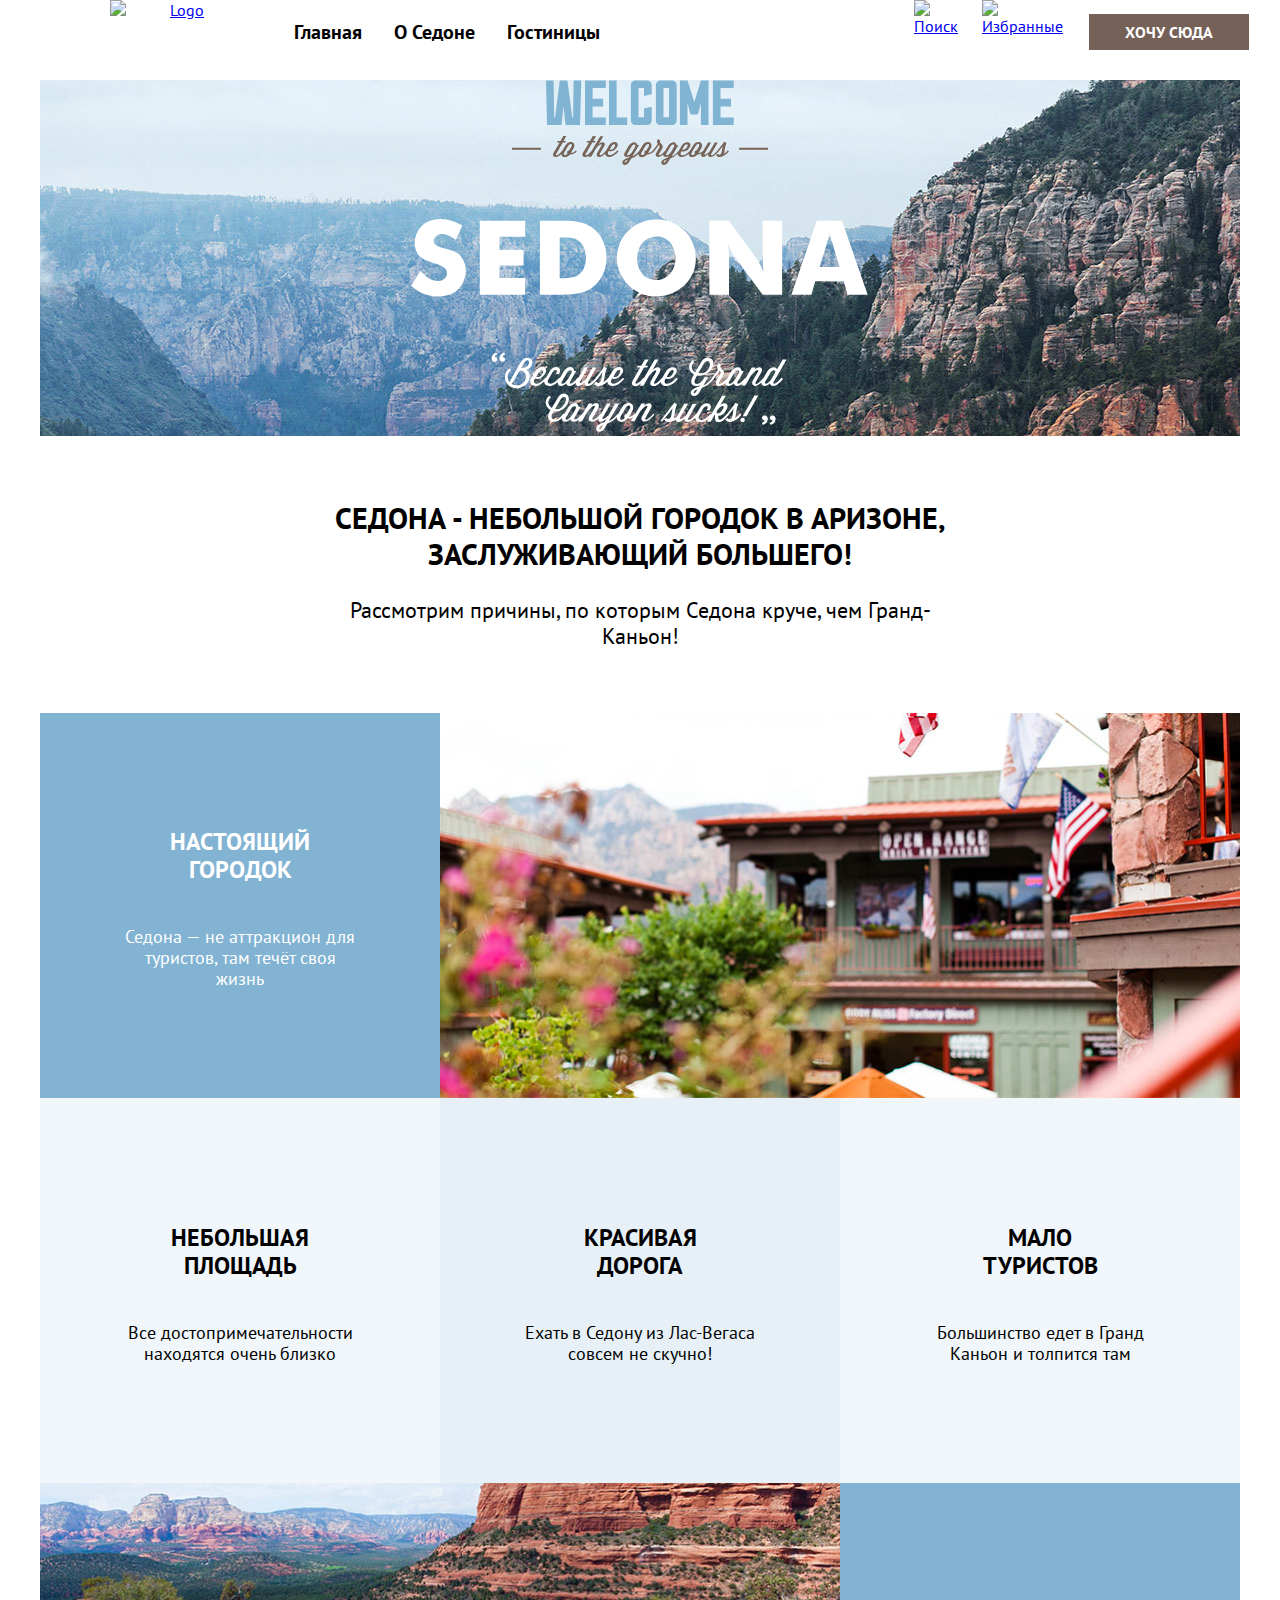
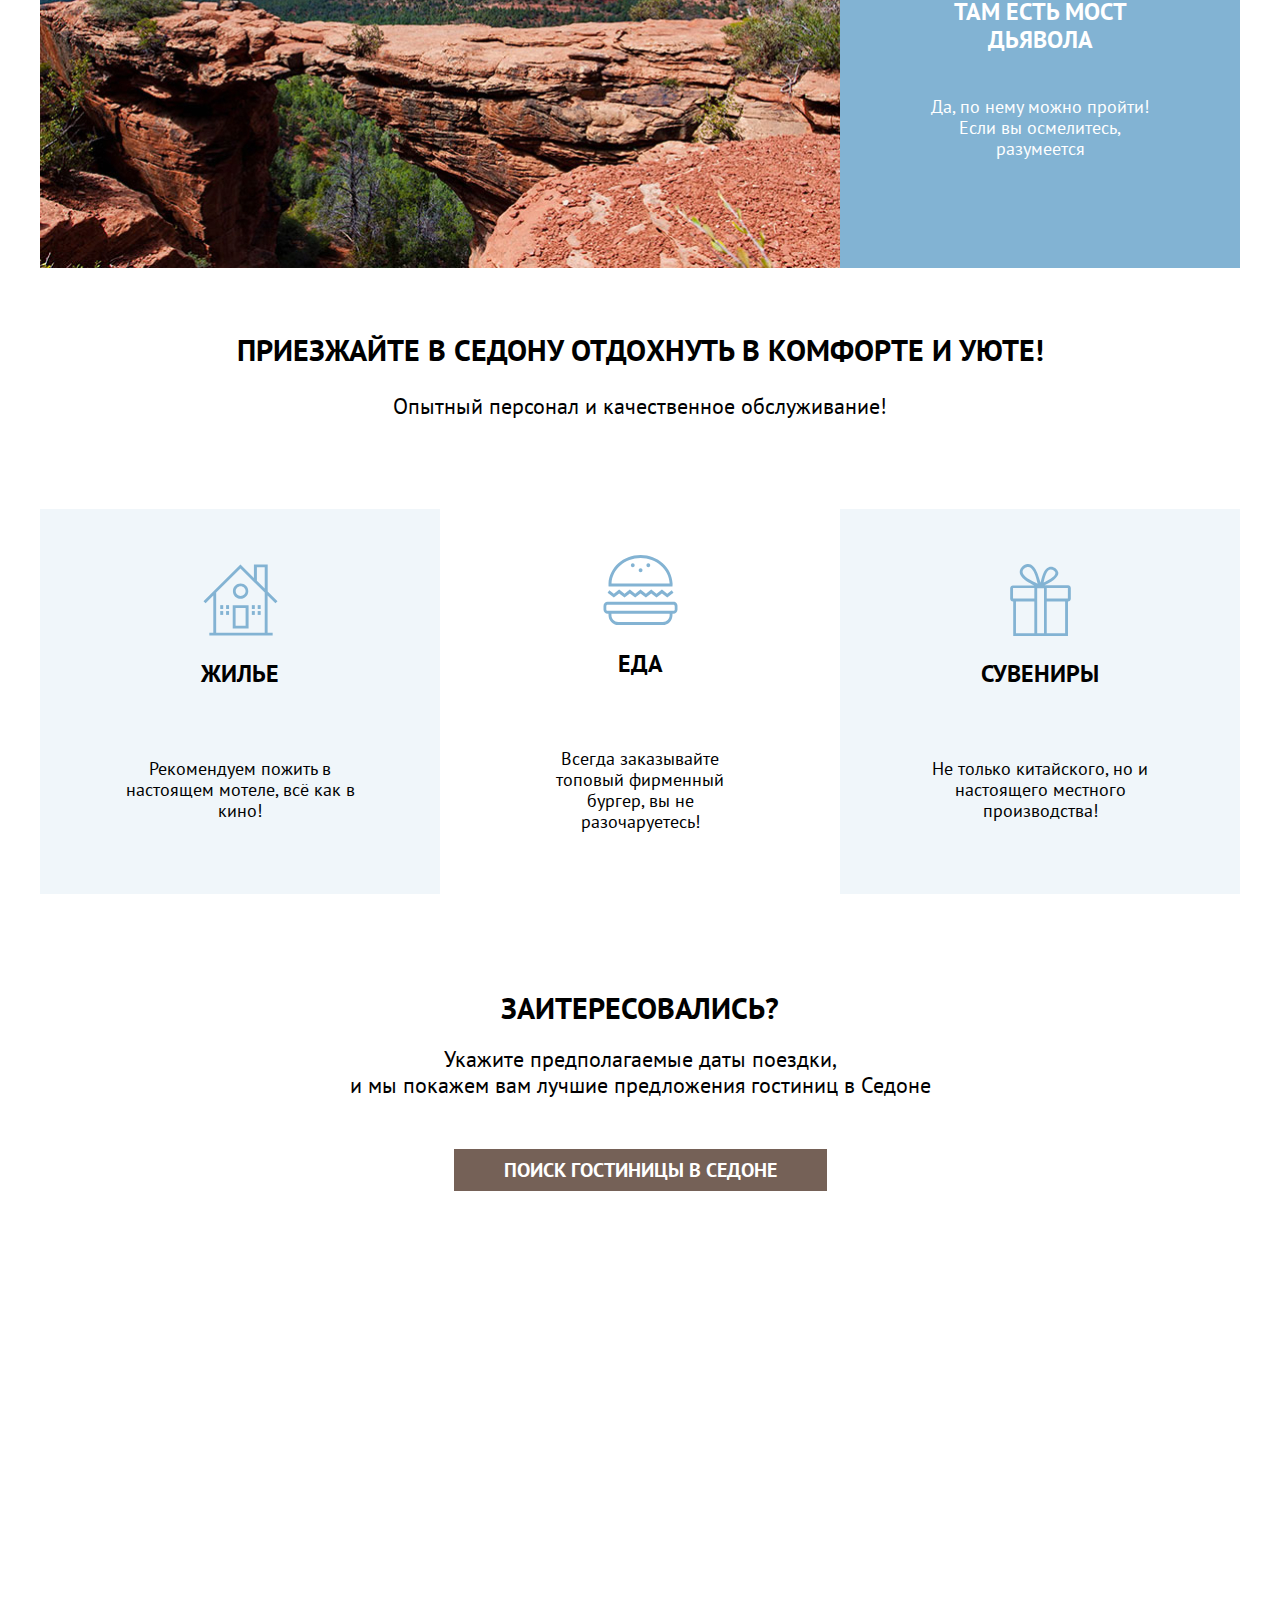
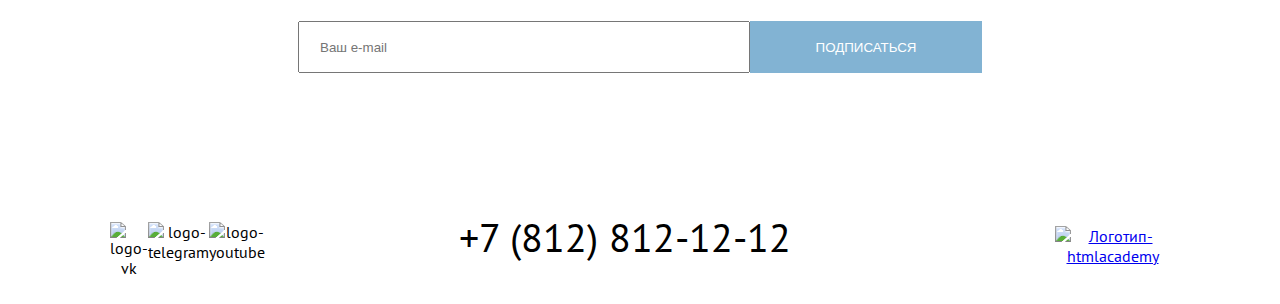
==== commit 0eaf9d74: "The Sedona project" ====
--- a/index.html
+++ b/index.html
@@ -8,7 +8,7 @@
   <body>
 <header class="main-header">
   <nav class="navigation">
-    <a href="index.html">
+    <a href="index.html" class="navigation-logo">
       <img src="./img/logo.svg" width="138" height="64" alt="Logo">
     </a>
     <ul class="navigation-list list-reset">
@@ -22,7 +22,6 @@
         <a class="navigation-link" href="hotels.html">Гостиницы</a>
       </li>
     </ul>
-
     <ul class="navigation-user list-reset">
       <li class="navigation-user-item">
         <a class="navigation-user-link" href="#"><span class="visually-hidden"></span>
@@ -33,21 +32,20 @@
         <img src="./img/favourites.svg" alt="Избранные"></a>
       </li>
       <li class="navigation-item">
-        <a class="navigation-link" href="#"><span class="visuallly-hidden">Хочу Сюда</span></a>
+        <a class="navigation-user-link want" href="#">Хочу Сюда</a>
       </li>
     </ul>
   </nav>
 </header>
 <main class="main-container main-index">
   <div class="page-container">
-     <h1 class="visuallly-hidden">Sedona</h1>
+     <h1 class="visually-hidden">Sedona</h1>
    <section class="welcome">
      <figure><img src="./img/welcome.svg" alt="Приглашение в Седону" width="458" height="352"></figure>
    </section>
-
     <section class="advantages">
       <h2 class="visually-hidden">Преимущества</h2>
-      <h2 class="section-header">СЕДОНА - НЕБОЛЬШОЙ ГОРОДОК В АРИЗОНЕ, ЗАСЛУЖИВАЮЩИЙ БОЛЬШЕГО!</h2>
+      <h2 class="section-header">СЕДОНА - НЕБОЛЬШОЙ ГОРОДОК В АРИЗОНЕ, <br>ЗАСЛУЖИВАЮЩИЙ БОЛЬШЕГО!</h2>
       <p class="section-header-text">Рассмотрим причины, по которым Седона круче, чем Гранд-Каньон!</p>
      <ul class="advantages-list list-reset">
        <li class="advantages-item advantages-color-dark advantages-item-wrapper">
@@ -60,22 +58,16 @@
           </div>
         </li>
         <li class="advantages-item advantages-color-light">
-          
             <h3 class="advantages-title">Небольшая площадь</h3>
             <p class="advantages-discription">Все достопримечательности находятся очень близко</p>
-           
         </li>
         <li class="advantages-item advantages-color">
-           
               <h3 class="advantages-title">Красивая дорога</h3>
               <p class="advantages-discription">Ехать в Седону из Лас-Вегаса совсем не скучно!</p>
-           
         </li>
         <li class="advantages-item advantages-color-light">
-          
               <h3 class="advantages-title">Мало туристов</h3>
               <p class="advantages-discription">Большинство едет в Гранд Каньон и толпится там</p>
-          
        </li> 
        <li class="advantages-item advantages-color-dark advantages-item-wrap">
           <div class="advantages-item-text">
@@ -108,8 +100,8 @@
           </ul>
      </section>
      <section>
-           <h2 class="section-header">Заитересовались?</h2>
-           <p class="section-header-text">Укажите предполагаемые даты поездки, <br> и мы покажем вам лучшие предложения гостиниц в Седоне</p>
+           <h2 class="section-header section-head">Заитересовались?</h2>
+           <p class="section-header-text section-head-text">Укажите предполагаемые даты поездки, <br> и мы покажем вам лучшие предложения гостиниц в Седоне</p>
            <a class="search-hotel" href="#">ПОИСК ГОСТИНИЦЫ В СЕДОНЕ</a>
       </section>
       <section class="subscribe">
@@ -119,7 +111,6 @@
               <input type="email" placeholder="Ваш e-mail">
               <button type="submit" class="button-subscribe">ПОДПИСАТЬСЯ</button>
             </form>
-      
       </section>
   </div>
 </main>
@@ -128,15 +119,15 @@
     <section class="footer-social">
       <ul class="footer-social-list list-reset">
         <li class="footer-social-item">
-          <a href="https://vk.com/htmlacademy"> <span class="visuallly-hidden">Вконтакте</span></a>
+          <a href="https://vk.com/htmlacademy"> <span class="visually-hidden">Вконтакте</span></a>
           <img src="./img/social network/social-vk.svg" alt="logo-vk" width="47.33" height="40">
         </li>
         <li class="footer-social-item">
-          <a href="https://t.me/htmlacademy"> <span class="visuallly-hidden">Телеграм</span></a>
+          <a href="https://t.me/htmlacademy"> <span class="visually-hidden">Телеграм</span></a>
           <img src="./img/social network/social-telegram.svg" alt="logo-telegram" width="47.33" height="40">
         </li>
         <li class="footer-social-item">
-          <a href="https://www.youtube.com/user/htmlacademyru"> <span class="visuallly-hidden">Ютуб</span></a>
+          <a href="https://www.youtube.com/user/htmlacademyru"> <span class="visually-hidden">Ютуб</span></a>
           <img src="./img/social network/social-youtube.svg" alt="logo-youtube" width="47.33" height="40">
         </li>  
       </ul>    
@@ -145,7 +136,7 @@
       <a class="footer-contact-phone" href="tel:+78128121212">+7 (812) 812-12-12</a>
     </section>
     <section class="footer-logo">
-      <a href="https://htmlacademy.ru/"><span class="visuallly-hidden">Логотип-htmlacademy</span>
+      <a href="https://htmlacademy.ru/"><span class="visually-hidden">Логотип-htmlacademy</span>
         <img src="./img/logo-htmlacademy.svg" alt="Логотип-htmlacademy" width="115" height="33">
       </a>
     </section>
--- a/styles/styles.css
+++ b/styles/styles.css
@@ -27,11 +27,19 @@
     font-display: swap;
 }
 *{ box-sizing: border-box; }
-
+.visually-hidden {
+    position: absolute;
+    width: 1px;
+    height: 1px;
+    margin: -1px;
+    padding: 0;
+    border: 0;
+    clip: rect(0 0 0 0);
+    overflow: hidden;
+  }
 html {
     height: 100%;
 }
-
 body {
     margin: 0;
     display: flex;
@@ -42,12 +50,10 @@
     background-color: #ffffff;
     color: black;
 }
-
 .list-reset {
     list-style: none;
     margin: 0;
     padding: 0;
-
 }
 .navigation {
     display: flex;
@@ -55,27 +61,42 @@
     margin: 0 auto;
 }
 .navigation-logo {
+    display: flex;
     width: 138px;
     margin-right: 30px;
-}
-
+    margin-left: 70px;
+}
 .navigation-list {
+    display: flex;
+    flex-wrap: wrap;
     font-size: 20px;
     font-weight: 700;
     line-height: 24px;
     margin: 0;
     padding: 0;
-    width: 600px;
-    
+    width: 339px;
+    margin-right: 285px;  
+}
+.navigation-link {
+    display: block;
+    padding: 20px 16px;
+    color: black;
+    text-decoration: none;
 }
 .navigation-user {
-    width: 600px;
-}
-.navigation-list a {
-    color: black;
-    text-decoration: none;
-}
-.navigation-user .navigation-link {
+    display: flex;
+    margin: 0;
+    padding: 0;
+    width: 268px;
+}
+.navigation-user-link {
+    display: block;
+    min-width: 44px;
+    min-height: 64px;
+    padding: 0 12px;
+}
+.navigation-user-link.want {
+    display: block;
     font-size: 16px;
     font-weight: 700;
     line-height: 20px;
@@ -84,8 +105,10 @@
     text-decoration: none;
     text-transform: uppercase;
     width: 160px;
-    height: 36px;
-    padding: 8px 50px 8px 50px;
+    min-height: 36px;
+    margin: 14px;
+    padding: 8px 8px 8px 8px;
+    border: 0;
 }
 .main-container {
     flex-grow: 1;
@@ -105,8 +128,13 @@
     font-weight: 700;
     line-height: 36px;
     text-transform: uppercase;
-}
-
+    margin-top: 64px;
+    margin-bottom: 25px;
+}
+.section-head {
+    margin-top: 96px;
+    margin-bottom: 20px;
+}
 .section-header-text {
     text-align: center;
     margin: 0 auto;
@@ -114,10 +142,11 @@
     line-height: 26px;
     width: 651px;
     height: 52px;
-   
-
-}
-
+    margin-bottom: 64px;
+}
+.section-head-text {
+    margin-bottom: 54px;
+}
 .advantages-list {
     display: flex;
     flex-wrap: wrap;
@@ -125,7 +154,6 @@
     margin: 0;
     padding: 0;
 }
-
 .advantages-item  {
     width: 400px;
     height: 385px;
@@ -133,13 +161,8 @@
     justify-content: center;
     align-items: center;
     flex-wrap: wrap;
-    align-content: center;
-    
-    
-     
+    align-content: center;   
 } 
-
-
 .advantages-item-text {
     display: flex;
     flex-direction: column;
@@ -147,16 +170,14 @@
     align-items: center;
     width: 400px;
 }
-
 .advantages-item-image {
-
     display: block;
     width: 800px;
+    margin-bottom: 64 px;
 }
 .advantages-item-image img {
     display: block;
 }
-
 .advantages-list p {
     font-size: 18px;
     line-height: 21px;
@@ -169,7 +190,6 @@
     width: 175px;
     height: 56px;
 }
-
 .advantages-item-user {
     display: flex;
     padding: 81px 85px ;
@@ -178,20 +198,15 @@
     min-width: 300px;
     height: 385px;
 } 
-
-
 .advantages-item-wrapper {
     display: flex;
     width: 100%;
-
 }
 .advantages-item-wrap {
     display: flex;
     width: 100%;
     flex-direction: row-reverse;
-
-}
-
+}
 .advantages-item.advantages-color-dark {
     background-color: #82B3D3;
     color: #ffffff;
@@ -218,7 +233,6 @@
     line-height: 21px;
     max-width: 230px;
 }
-
 .section-header-color {
     color: #ffffff;
 }
@@ -227,29 +241,26 @@
 }
 .subscribe  {
     background-image: url("../img/subscription-background.jpg");
+    background-size: cover;
     padding: 96px 258px 104px 258px;
-}
-
+    margin-top: 96px;
+}
 .subscribe-form {
     display: flex;
 }
-
-
 .button-subscribe  {
     width: 232px;
     height: 52px;
     padding: 8px 50px 8px 50px;
     color: #ffffff;
     background-color: rgba(130,179,211,1);
-
+    border: 0;
 }
 .subscribe input {
     width: 452px;
     height: 52px;
     padding: 12px 20px 12px 20px;
-}
-
-    
+}   
 .footer-contact-phone {
     font-size: 40px;
     line-height: 40px;
@@ -259,8 +270,9 @@
 .inner-section {
     background-image: url(../img/catalog-background.jpg);
     background-repeat: no-repeat;
-}
-
+    padding: 35px 70px;
+    margin: 0;
+}
 .inner-title {
     font-size: 60px;
     font-weight: 700;
@@ -268,18 +280,20 @@
     color: #ffffff;
     text-align: start;
     margin-left: 70px;
+    margin: 0 0 8px;
 }
 .breadcrumbs {
     display: flex;
     padding: 0;
     margin: 0;
-    padding-left: 70px;
+    margin-bottom: 40px;
 }
 .breadcrumbs-link {
-    margin-right: 28px;
+    margin-right: 10px;
     font-size: 16px;
     line-height: 21px;
     color: #ffffff;
+    margin-left: 10px; 
 }
 .hotels-filter-title {
     font-size: 20px;
@@ -302,22 +316,52 @@
     justify-content: space-between;
     width: 1060px;
     margin: 0 auto;
+    align-items: center;
+    margin-bottom: 40px;
+    margin-top: 50px;
 }   
+.filter-list {
+    padding: 14px 131px 14px 20px;
+    -webkit-appearance: none;  
+}
+.filter-sort {
+    position: relative;
+}
+.filter-block {
+    display: flex;
+    justify-content: space-between;  
+}
+.filter-block-item {
+    border: 2px solid black;
+    width: 48px;
+    height: 48px;
+    display: flex;
+    padding: 16px; 
+}
+.filter-block-item:not(:last-child) {
+    margin-right: 8px;
+}
+.filter-list-arrow {
+    position: absolute;
+    right: 10px;
+    top: 15px;
+}
+.filter-block-item img {
+    max-width: 100%;
+}
 .header-search select {
-    font-size: 28px;
+    font-size: 18px;
     line-height: 21px;
-}
-.header-search form {
-    width: 292px;
-    height: 49px;
-    padding: 14px 20px 14px 20px;
 }
 .product-card-title {
     font-size: 24px;
     font-weight: 700;
     line-height: 28px;
     color: black;
-    text-decoration: none;
+    text-align:left;
+    text-decoration: none;
+    min-width: 300px;
+    height: 28px;
 }
 .product-type {
     font-size: 16px;
@@ -336,12 +380,13 @@
     color: #ffffff;
     width: 140px;
     height: 36px;
-    padding: 8px 50px 8px 50px;
+    padding: 8px 8px 8px 8px;
     background-color: #756157;
     text-decoration: none;
     text-transform: uppercase;
 }
 .button-favorites {
+    font-family: "PT Sans";
     font-size: 16px;
     line-height: 20px;
     font-weight: 700;
@@ -352,6 +397,7 @@
     background-color: #82B3D3;
     text-decoration: none;
     text-transform: uppercase;
+    border: 0;
 }
 .button-favorites.button-favorites-touch {
     background-color: #7DB54F;
@@ -363,11 +409,12 @@
     width: 140px;
     height: 37px;
     background-color: #F2F2F2;
+    align-content: center;
+    text-transform: uppercase;
 }
 .pagination {
     margin: 40px 70px 60px 70px;
     padding: 0;
-    
 }
 .pagination-item {
     display: flex;
@@ -406,47 +453,71 @@
     width: 142px;
     margin-right: 41.5px;
 }
+.footer-social-list {
+    display: flex;
+    min-width: 142px;
+    height: 40px;
+    margin-top: 45px;
+    margin-bottom: 35px;
+    margin-left: 70px;   
+}
 .footer-contact {
     width: 720px;
-    margin-left: auto;
+    margin: 40px 41.5px 30px;
 }
 .footer-logo {
     width: 115px;
     margin-left: auto;
-}
-
+    margin-top: 48.5px;
+    margin-bottom: 38.5px;
+    margin-right: 70px;
+}
 .hotels-filter {
     display: flex;
     justify-content: space-between;
 }
 .filter-first {
-    width: 160px;
-    height: 157px;
-    text-align: start;
-    padding-left: 70px;
-    margin-right: 70px;  
+    max-width: 160px;
+    text-align: start;   
 }
 .filter-second {
-    width: 160px;
-    height: 157px;
+    max-width: 160px;
     text-align: start;   
 }
 .product-list {
     width: 1060px;
     display: flex;
     justify-content: space-between;  
+    flex-wrap: wrap;
+    margin: 0 auto;    
 }
 .product-card {
     width: 340px;
-    height: 438px;
+    min-height: 438px;
     display: flex;
     flex-direction: column;
     justify-content: space-between ;
-    align-items: center;
-    
-    margin-right: 20px;
+    align-items: center; 
+    margin: 0;
+    margin-bottom: 40px;
     border: 1px solid #E6E6E6;
     padding: 20px;
     padding-bottom: 30px;
-
+}
+.product-card:last-child {
+    margin-bottom: 0;
+}
+.product-row {
+    display: flex;
+    justify-content: space-between; 
+    margin: 5px 8px;
+    padding: 8px 5px;
+    min-width: 300px;
+    min-height: 37px;
+}
+.line {
+    background-color: #E6E6E6;
+    width: 1060px;
+    margin-top: 40px;
+    margin-bottom: 40px;
 }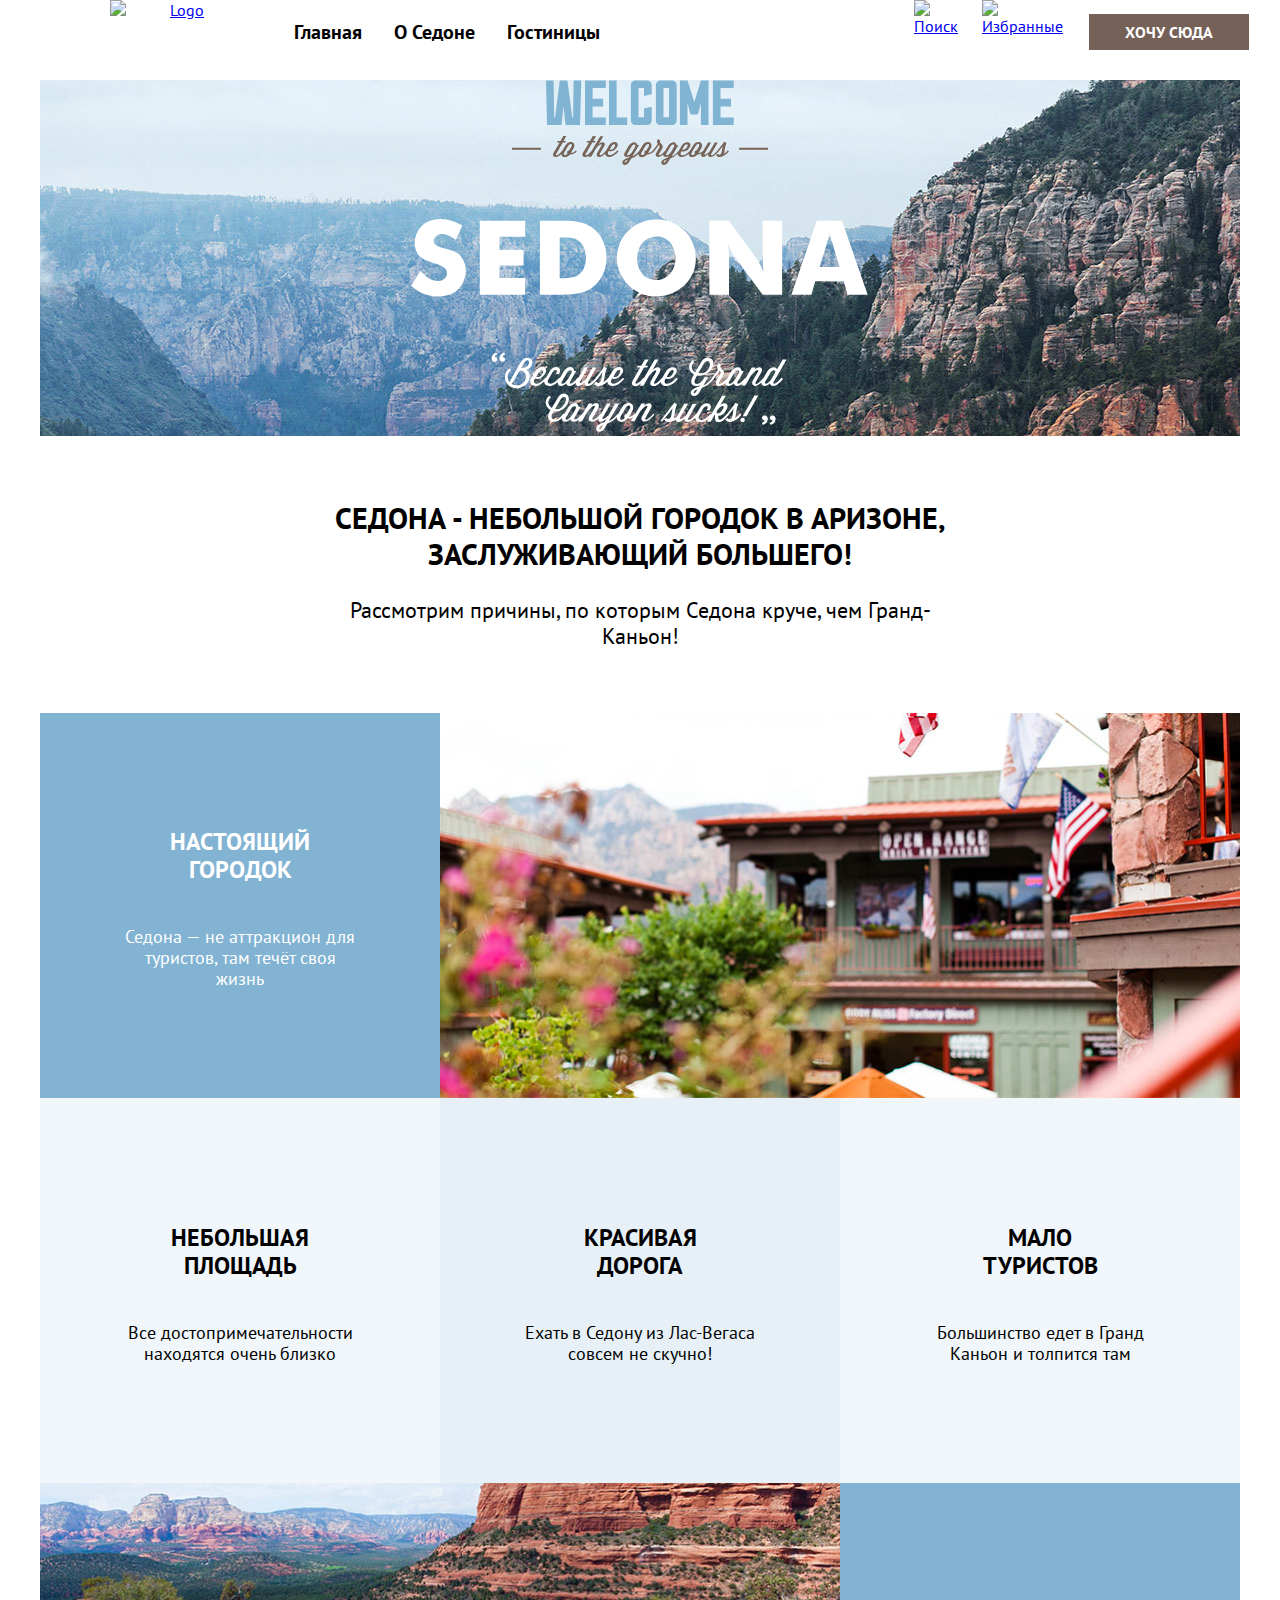
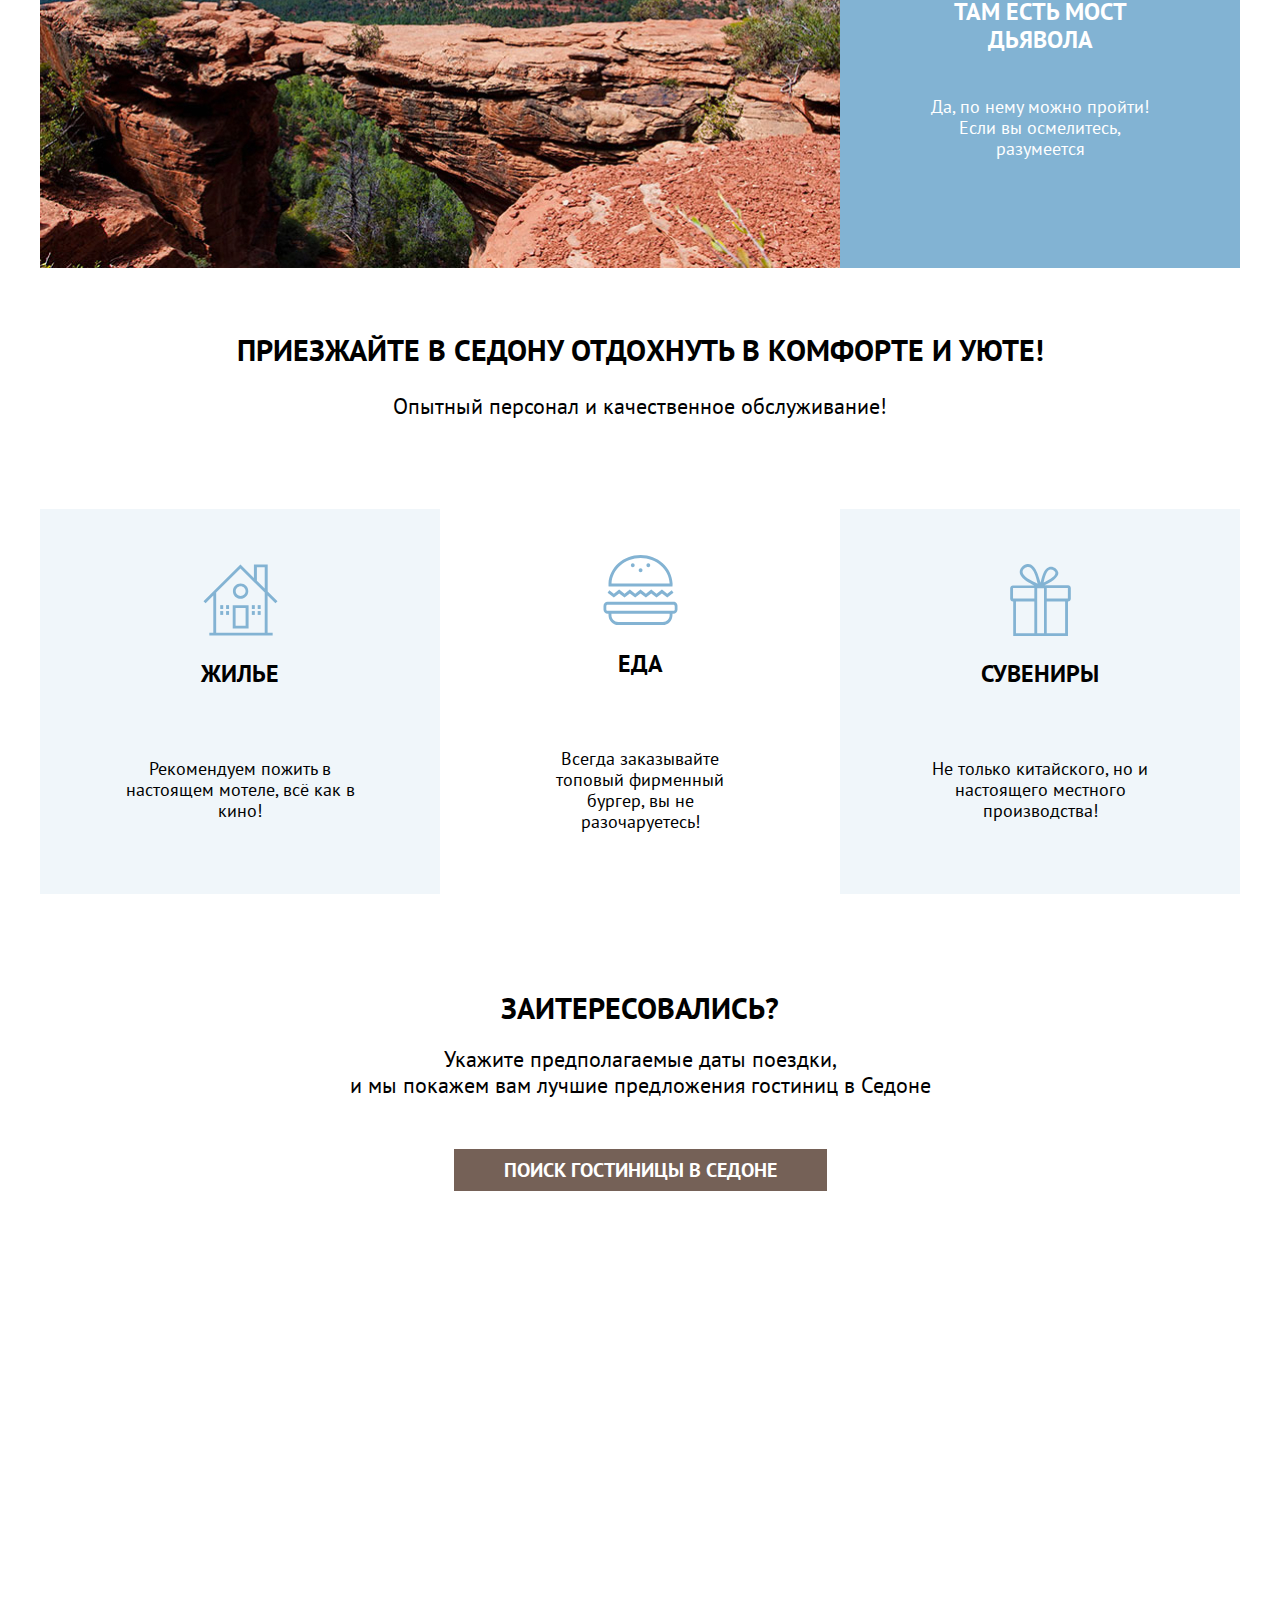
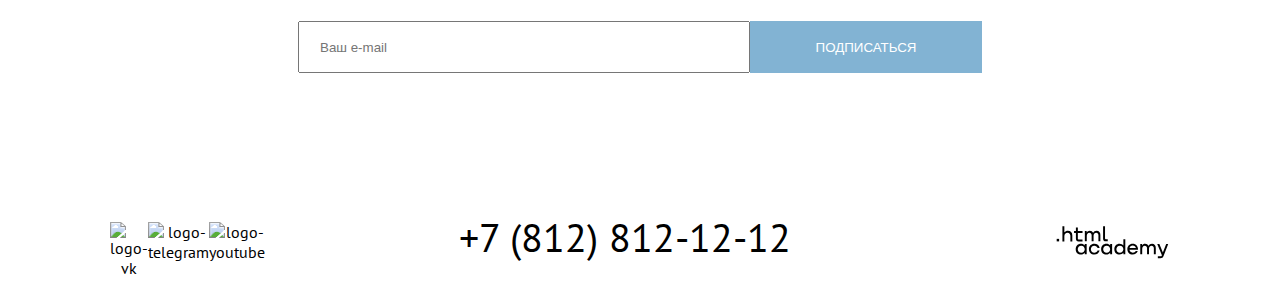
==== commit 567d0b66: "Merge pull request #5 from Jura91/master" ====
--- a/index.html
+++ b/index.html
@@ -120,15 +120,15 @@
       <ul class="footer-social-list list-reset">
         <li class="footer-social-item">
           <a href="https://vk.com/htmlacademy"> <span class="visually-hidden">Вконтакте</span></a>
-          <img src="./img/social network/social-vk.svg" alt="logo-vk" width="47.33" height="40">
+          <img src="./img/social-network/social-vk.svg" alt="logo-vk" width="48" height="40">
         </li>
         <li class="footer-social-item">
           <a href="https://t.me/htmlacademy"> <span class="visually-hidden">Телеграм</span></a>
-          <img src="./img/social network/social-telegram.svg" alt="logo-telegram" width="47.33" height="40">
+          <img src="./img/social-network/social-telegram.svg" alt="logo-telegram" width="48" height="40">
         </li>
         <li class="footer-social-item">
           <a href="https://www.youtube.com/user/htmlacademyru"> <span class="visually-hidden">Ютуб</span></a>
-          <img src="./img/social network/social-youtube.svg" alt="logo-youtube" width="47.33" height="40">
+          <img src="./img/social-network/social-youtube.svg" alt="logo-youtube" width="48" height="40">
         </li>  
       </ul>    
     </section>
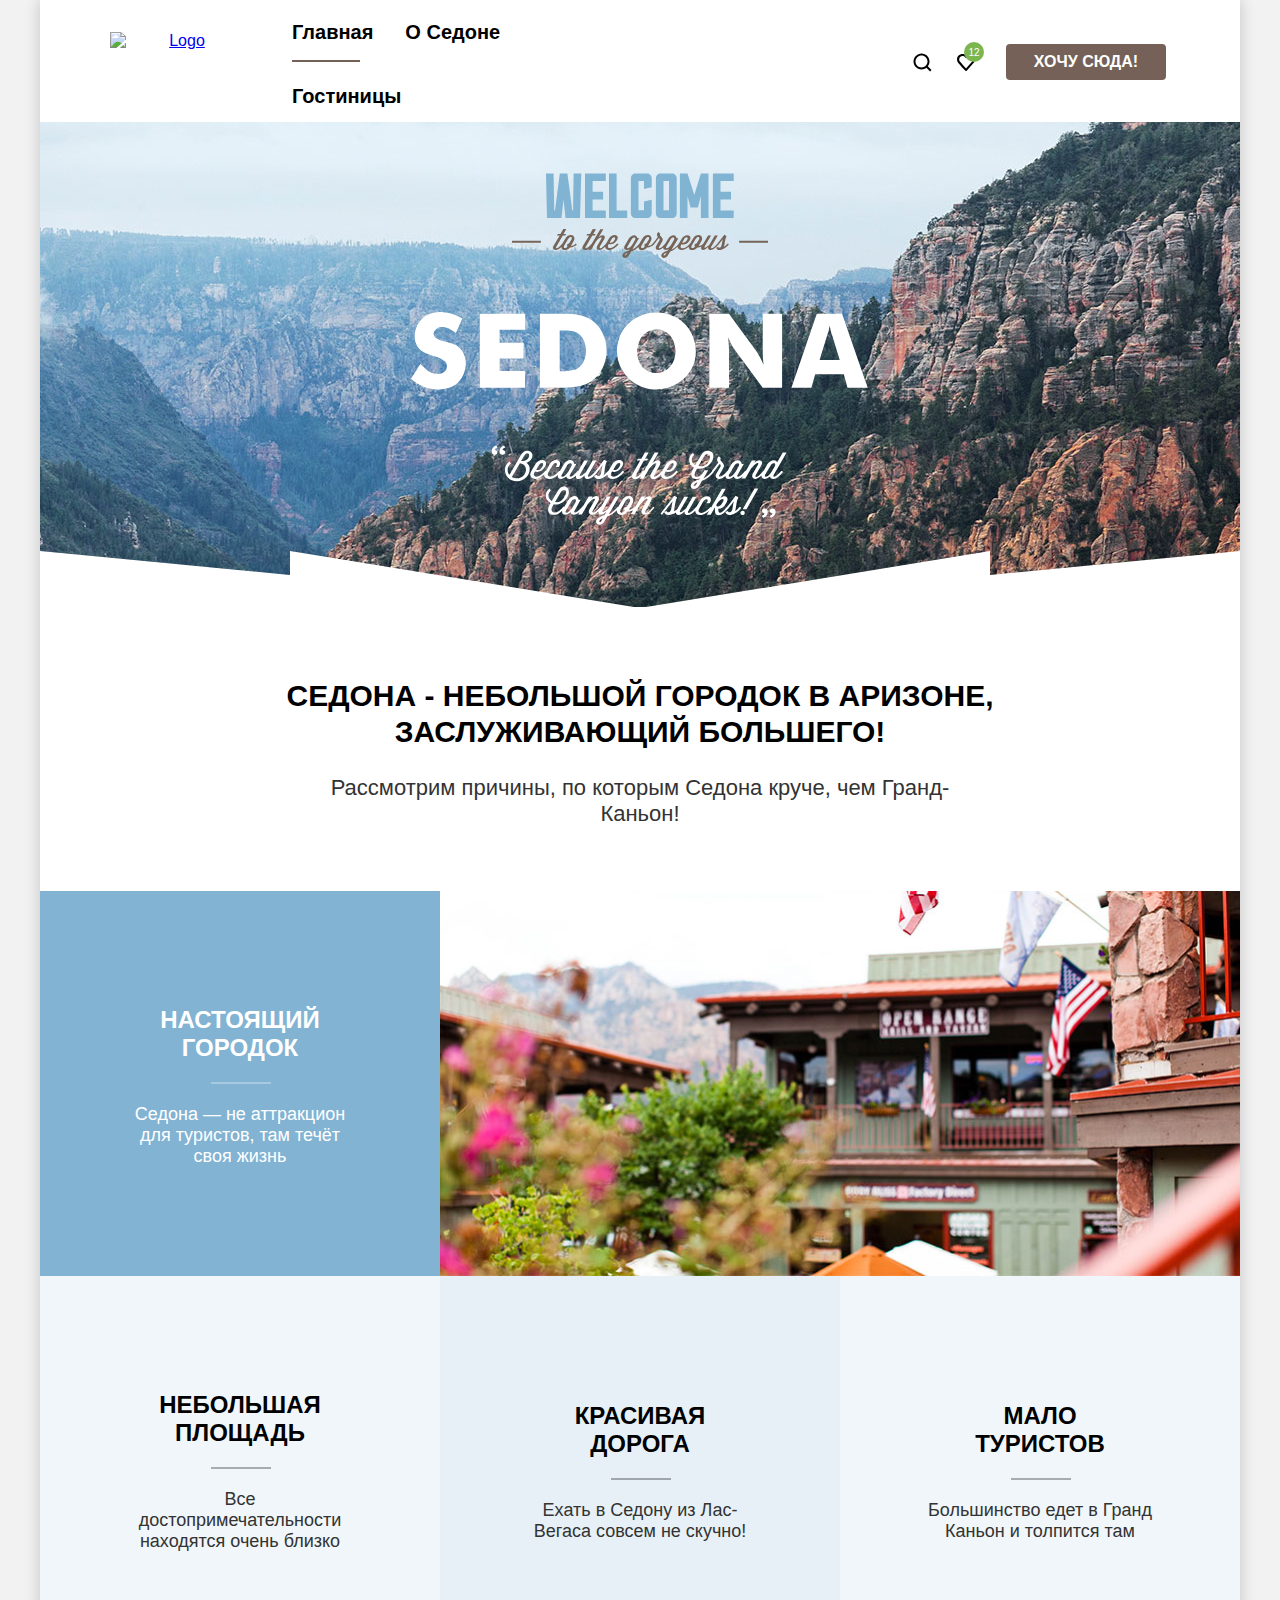
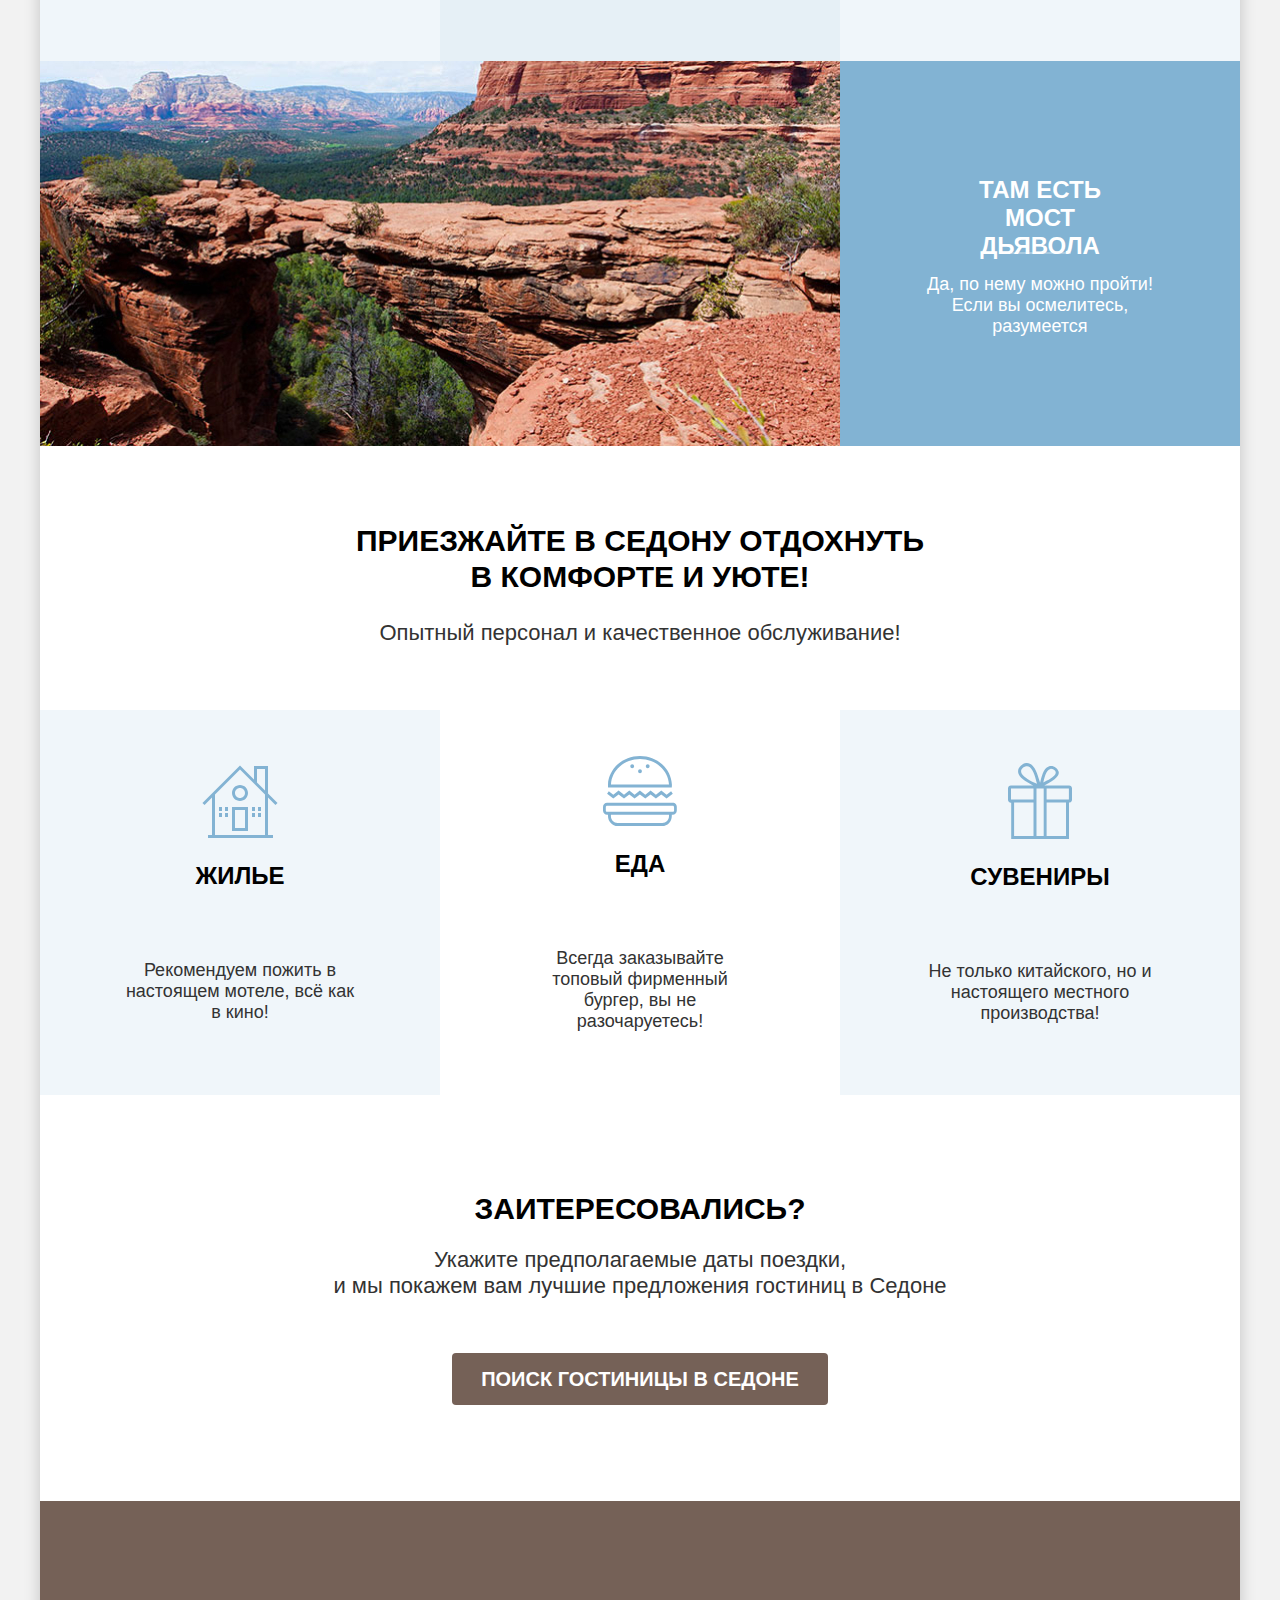
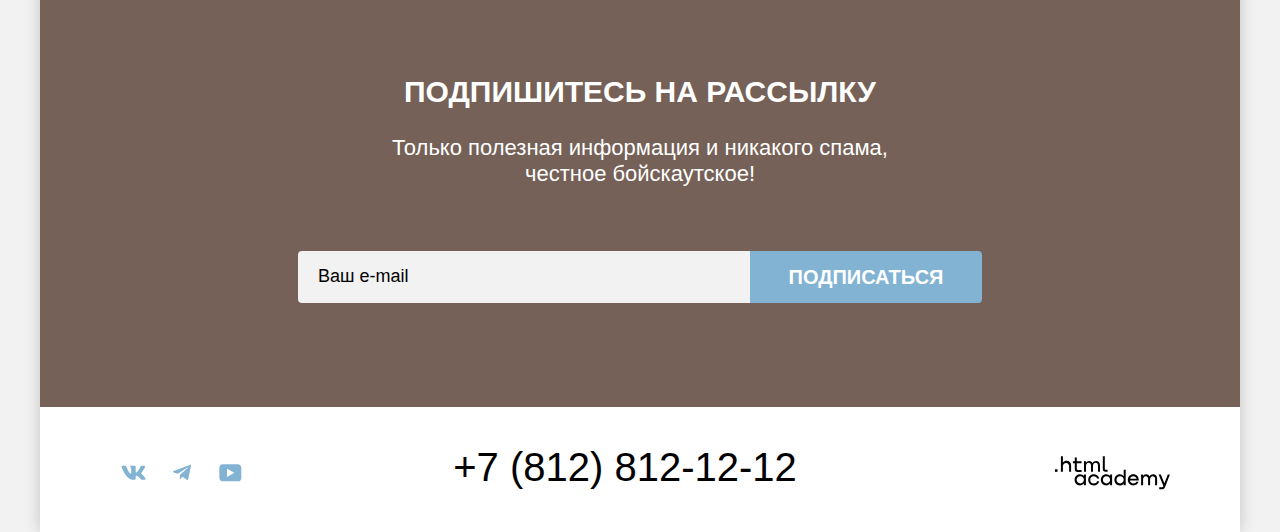
==== commit a243ca79: "Final" ====
--- a/index.html
+++ b/index.html
@@ -3,132 +3,170 @@
   <head>
     <meta charset="utf-8">
     <title>Главная страница</title>
+    <link rel="icon" href="favicon.ico">
+    <link rel="icon" type="image/png" href="img/favicon.png">
     <link rel="stylesheet" href="styles/styles.css">
   </head>
   <body>
-<header class="main-header">
-  <nav class="navigation">
-    <a href="index.html" class="navigation-logo">
-      <img src="./img/logo.svg" width="138" height="64" alt="Logo">
-    </a>
-    <ul class="navigation-list list-reset">
-      <li class="navigation-item">
-        <a class="navigation-link" href="main.html">Главная</a>
-      </li>
-      <li class="navigation-item">
-        <a class="navigation-link" href="about-sedona.html">О Седоне</a>
-      </li>
-      <li class="navigation-item">
-        <a class="navigation-link" href="hotels.html">Гостиницы</a>
-      </li>
-    </ul>
-    <ul class="navigation-user list-reset">
-      <li class="navigation-user-item">
-        <a class="navigation-user-link" href="#"><span class="visually-hidden"></span>
-        <img src="./img/search.svg" alt="Поиск"></a>
-      </li>
-      <li class="navigation-user-item">
-        <a class="navigation-user-link" href="#"><span class="visually-hidden"></span>
-        <img src="./img/favourites.svg" alt="Избранные"></a>
-      </li>
-      <li class="navigation-item">
-        <a class="navigation-user-link want" href="#">Хочу Сюда</a>
-      </li>
-    </ul>
-  </nav>
-</header>
-<main class="main-container main-index">
-  <div class="page-container">
+  <div class="body-container">    
+  <header class="main-header">
+    <nav class="navigation">
+      <a href="index.html" class="navigation-logo">
+        <img src="./img/logo.svg" width="138" height="64" alt="Logo">
+      </a>
+      <ul class="navigation-list list-reset">
+        <li class="navigation-item">
+          <a class="navigation-link line-black" href="main.html">Главная</a>
+        </li>
+        <li class="navigation-item">
+          <a class="navigation-link" href="about-sedona.html">О Седоне</a>
+        </li>
+        <li class="navigation-item">
+          <a class="navigation-link" href="hotels.html">Гостиницы</a>
+        </li>
+     </ul>
+     <ul class="navigation-user list-reset">
+       <li class="navigation-user-item">
+         <a class="navigation-user-link" href="#">
+           <span class="visually-hidden">Поиск</span>
+           <img src="./img/search.svg" alt="Поиск" width="20" height="20">
+         </a>
+       </li>
+       <li class="navigation-user-item">
+         <a class="navigation-user-link" href="#">
+          <span class="visually-hidden">Избранные</span>
+          <span class="favourites-number">12</span>
+          <img src="./img/favourites.svg" alt="Избранные" width="20" height="20">
+         </a>
+        </li>
+        <li class="navigation-item">
+          <a class="navigation-user-link want" href="#">Хочу Сюда!</a>
+        </li>
+     </ul>
+   </nav>
+ </header>
+ <main class="main-container main-index">
+ <div class="page-container">
      <h1 class="visually-hidden">Sedona</h1>
-   <section class="welcome">
-     <figure><img src="./img/welcome.svg" alt="Приглашение в Седону" width="458" height="352"></figure>
+    <section class="welcome">
+      <figure><img src="./img/welcome.svg" class="welcome-images" alt="Приглашение в Седону" width="458" height="352"></figure>
    </section>
-    <section class="advantages">
-      <h2 class="visually-hidden">Преимущества</h2>
-      <h2 class="section-header">СЕДОНА - НЕБОЛЬШОЙ ГОРОДОК В АРИЗОНЕ, <br>ЗАСЛУЖИВАЮЩИЙ БОЛЬШЕГО!</h2>
-      <p class="section-header-text">Рассмотрим причины, по которым Седона круче, чем Гранд-Каньон!</p>
+   <section class="advantages">
+     <h2 class="visually-hidden">Преимущества</h2>
+     <h2 class="section-header">СЕДОНА - НЕБОЛЬШОЙ ГОРОДОК В АРИЗОНЕ, <br>ЗАСЛУЖИВАЮЩИЙ БОЛЬШЕГО!</h2>
+     <p class="section-header-text">Рассмотрим причины, по которым Седона круче, чем Гранд-Каньон!</p>
      <ul class="advantages-list list-reset">
        <li class="advantages-item advantages-color-dark advantages-item-wrapper">
-          <div class="advantages-item-text">
-            <h3 class="advantages-title">Настоящий городок</h3>
-            <p class="advantages-discription">Седона — не аттракцион для туристов, там течёт своя жизнь</p>
+         <div class="advantages-item-text">
+           <h3 class="advantages-title line-bottom">Настоящий городок</h3>
+           <p class="advantages-discription advantages-discription-light">Седона — не аттракцион для туристов, там течёт своя жизнь</p>
          </div>
-          <div class="advantages-item-image">
-           <img src="./img/photo-1-2.jpg" alt="Кадр из городка">
-          </div>
-        </li>
-        <li class="advantages-item advantages-color-light">
-            <h3 class="advantages-title">Небольшая площадь</h3>
-            <p class="advantages-discription">Все достопримечательности находятся очень близко</p>
-        </li>
-        <li class="advantages-item advantages-color">
-              <h3 class="advantages-title">Красивая дорога</h3>
-              <p class="advantages-discription">Ехать в Седону из Лас-Вегаса совсем не скучно!</p>
-        </li>
-        <li class="advantages-item advantages-color-light">
-              <h3 class="advantages-title">Мало туристов</h3>
-              <p class="advantages-discription">Большинство едет в Гранд Каньон и толпится там</p>
+         <div class="advantages-item-image">
+           <img src="./img/photo-1-2.jpg" alt="Кадр из городка" width="800" height="385">
+         </div>
+       </li>
+       <li class="advantages-item advantages-color-light">
+         <h3 class="advantages-title line-bottom-dark">Небольшая площадь</h3>
+         <p class="advantages-discription">Все достопримечательности находятся очень близко</p>
+       </li>
+       <li class="advantages-item advantages-color">
+         <h3 class="advantages-title line-bottom-dark">Красивая дорога</h3>
+         <p class="advantages-discription">Ехать в Седону из Лас-Вегаса совсем не скучно!</p>
+       </li>
+       <li class="advantages-item advantages-color-light">
+         <h3 class="advantages-title line-bottom-dark">Мало туристов</h3>
+         <p class="advantages-discription">Большинство едет в Гранд Каньон и толпится там</p>
        </li> 
        <li class="advantages-item advantages-color-dark advantages-item-wrap">
-          <div class="advantages-item-text">
-              <h3 class="advantages-title">Там есть мост дьявола</h3>
-              <p class="advantages-discription">Да, по нему можно пройти! Если вы осмелитесь, разумеется</p>
-           </div>
-           <div class="advantages-item-image">
-              <img src="./img/photo-2-2.jpg" alt="Горы" width="800" height="385">
-           </div>
-       </li>
+         <div class="advantages-item-text">
+           <h3 class="advantages-title line-bottom">Там есть мост дьявола</h3>
+           <p class="advantages-discription advantages-discription-light">Да, по нему можно пройти! Если вы осмелитесь, разумеется</p>
+         </div>
+         <div class="advantages-item-image">
+           <img src="./img/photo-2-2.jpg" alt="Горы" width="800" height="385">
+         </div>
+        </li>
      </ul>  
-          <h2 class="section-header">ПРИЕЗЖАЙТЕ В СЕДОНУ ОТДОХНУТЬ В КОМФОРТЕ И УЮТЕ!</h2>
-          <p class="section-header-text">Опытный персонал и качественное обслуживание!</p>
-        <ul class="advantages-list advantages-user list-reset">
-            <li class="advantages-item advantages-color-light advantages-item-user">
-              <img src="./img/home.svg" width="75" height="72" alt="Home">
-              <h3 class="advantages-title">Жилье</h3>
-              <p class="advantages-discription">Рекомендуем пожить в настоящем мотеле, всё как в кино!</p>
-            </li>
-              <li class="advantages-item advantages-item-user">
-               <img src="./img/food.svg" width="75" height="72" alt="Food">
-               <h3 class="advantages-title">Еда</h3>
-               <p class="advantages-discription">Всегда заказывайте топовый фирменный бургер, вы не разочаруетесь!</p>
-             </li>
-             <li class="advantages-item advantages-color-light advantages-item-user">
-                <img src="./img/gift.svg" width="75" height="72" alt="Gift">
-                <h3 class="advantages-title">Сувениры</h3>
-                <p class="advantages-discription">Не только китайского, но и настоящего местного производства!</p>
-            </li>
-          </ul>
-     </section>
-     <section>
-           <h2 class="section-header section-head">Заитересовались?</h2>
-           <p class="section-header-text section-head-text">Укажите предполагаемые даты поездки, <br> и мы покажем вам лучшие предложения гостиниц в Седоне</p>
-           <a class="search-hotel" href="#">ПОИСК ГОСТИНИЦЫ В СЕДОНЕ</a>
-      </section>
-      <section class="subscribe">
-            <h2 class="section-header section-header-color">ПОДПИШИТЕСЬ НА РАССЫЛКУ</h2>
-            <p class="section-header-text section-header-text-color">Только полезная информация и никакого спама, <br> честное бойскаутское!</p>
-            <form class="subscribe-form">
-              <input type="email" placeholder="Ваш e-mail">
-              <button type="submit" class="button-subscribe">ПОДПИСАТЬСЯ</button>
-            </form>
-      </section>
-  </div>
+     <h2 class="section-header">ПРИЕЗЖАЙТЕ В СЕДОНУ ОТДОХНУТЬ <br>В КОМФОРТЕ И УЮТЕ!</h2>
+     <p class="section-header-text">Опытный персонал и качественное обслуживание!</p>
+     <ul class="advantages-list advantages-user list-reset">
+       <li class="advantages-item advantages-color-light advantages-item-user">
+         <svg width="76" height="73" viewBox="0 0 76 73" xmlns="http://www.w3.org/2000/svg">
+           <path fill-rule="evenodd" clip-rule="evenodd" d="M38.0001 0.378662L0.439453 37.9393L2.56077 40.0606L10.0001 32.6213V70H6.00011V73H71.0001V70H66.0001V32.6213L73.4395 40.0606L75.5608 37.9393L66.0001 28.3787V0.999982H52.0001V14.3787L38.0001 0.378662ZM55.0001 17.3787L63.0001 25.3787V3.99998H55.0001V17.3787ZM63.0001 29.6213L38.0001 4.6213L13.0001 29.6213V70H63.0001V29.6213ZM30 42V66H46V42H30ZM33 63V45H43V63H33ZM17 42H20V46H17V42ZM26 42H23V46H26V42ZM17 48H20V52H17V48ZM26 48H23V52H26V48ZM50 42H53V46H50V42ZM59 42H56V46H59V42ZM50 48H53V52H50V48ZM59 48H56V52H59V48ZM33 28C33 25.2386 35.2386 23 38 23C40.7614 23 43 25.2386 43 28C43 30.7614 40.7614 33 38 33C35.2386 33 33 30.7614 33 28ZM38 20C33.5817 20 30 23.5817 30 28C30 32.4183 33.5817 36 38 36C42.4183 36 46 32.4183 46 28C46 23.5817 42.4183 20 38 20Z"/>
+         </svg>
+         <h3 class="advantages-title">Жилье</h3>
+         <p class="advantages-discription">Рекомендуем пожить в настоящем мотеле, всё как в кино!</p>
+        </li>
+         <li class="advantages-item advantages-item-user">
+          <svg width="74" height="70" viewBox="0 0 74 70" xmlns="http://www.w3.org/2000/svg">
+             <g clip-path="url(#clip0_137937_579)">
+             <path d="M69.9 46.7H59.3H14.6H4.1C1.8 46.7 0 48.6 0 51V54.5C0 56.9 1.9 58.7999 4.1 58.7999H5V59.9C5 65.4 9.3 70 14.6 70H59.2C64.5 70 68.8 65.5 68.8 59.9V58.7999H69.7C72 58.7999 73.8 56.9 73.8 54.5V51C74 48.7 72.1 46.7 69.9 46.7ZM66 59.9C66 63.8 63 66.9 59.3 66.9H14.6C10.9 66.9 7.9 63.7 7.9 59.9V58.7999H66V59.9ZM71.1 54.5C71.1 55.2 70.5 55.7999 69.9 55.7999H68.9H66H8H5H4C3.3 55.7999 2.8 55.2 2.8 54.5V51C2.8 50.3 3.4 49.7 4 49.7H7.7H14.6H59.2H66.1H69.8C70.5 49.7 71 50.3 71 51C71.1 51 71.1 54.5 71.1 54.5Z"/>
+             <path d="M15.6001 38.4001L21.0001 42.5001L26.3001 38.4001L31.6001 42.5001L36.9001 38.4001L42.3001 42.5001L47.6001 38.4001L52.9001 42.5001L58.3001 38.4001L63.6001 42.5001L69.8001 37.8001L68.1001 35.3001L63.6001 38.7001L58.3001 34.6001L52.9001 38.7001L47.6001 34.6001L42.3001 38.7001L36.9001 34.6001L31.6001 38.7001L26.3001 34.6001L21.0001 38.7001L15.6001 34.6001L10.3001 38.7001L5.8001 35.3001L4.1001 37.8001L10.3001 42.5001L15.6001 38.4001Z"/>
+             <path d="M8 31.5H65.9H68.8C68.8 30.9 68.9 30.3 68.9 29.6C68.9 29.2 68.9 28.8 68.9 28.4C68.2 12.7 54.2 0 37 0C19.7 0 5.7 12.7 5 28.5C5 28.9 5 29.3 5 29.7C5 30.3 5 30.9 5.1 31.5H8ZM37 3C52.6 3 65.4 14.3 66 28.5H8C8.6 14.4 21.4 3 37 3Z"/>
+             <path d="M37.0001 17.3C38.0494 17.3 38.9001 16.4046 38.9001 15.3C38.9001 14.1955 38.0494 13.3 37.0001 13.3C35.9508 13.3 35.1001 14.1955 35.1001 15.3C35.1001 16.4046 35.9508 17.3 37.0001 17.3Z"/>
+             <path d="M29.1999 12.2C30.2492 12.2 31.0998 11.3045 31.0998 10.2C31.0998 9.09538 30.2492 8.19995 29.1999 8.19995C28.1505 8.19995 27.2998 9.09538 27.2998 10.2C27.2998 11.3045 28.1505 12.2 29.1999 12.2Z"/>
+             <path d="M44.6999 12.2C45.7492 12.2 46.5998 11.3045 46.5998 10.2C46.5998 9.09538 45.7492 8.19995 44.6999 8.19995C43.6505 8.19995 42.7998 9.09538 42.7998 10.2C42.7998 11.3045 43.6505 12.2 44.6999 12.2Z"/>
+             </g>
+             <defs>
+             <clipPath id="clip0_137937_579">
+             <rect width="74" height="70"/>
+             </clipPath>
+             </defs>
+           </svg>
+           <h3 class="advantages-title">Еда</h3>
+           <p class="advantages-discription">Всегда заказывайте топовый фирменный бургер, вы не разочаруетесь!</p>
+         </li>
+          <li class="advantages-item advantages-color-light advantages-item-user">
+            <svg width="64" height="76" viewBox="0 0 64 76" xmlns="http://www.w3.org/2000/svg">
+              <path d="M61.1 22.5H61H36.3C50.1 15.6 51.2 11.2 50.7 8.79997C49.5 4.79997 45 1.79997 40.7 3.39997C35.1 5.49997 33.6 13.8 32.1 19.8C30.1 13.7 28.3 5.99997 23.9 2.09997C22.6 0.999966 20.8 -0.200034 18.1 0.0999663C14.1 0.499966 8.3 5.49997 10.6 11.1C12.9 16.5 20.3 19.9 25.2 22.6H3.2H2.9C1.3 22.6 0 23.9 0 25.5V36.8C0 38.4 1.3 39.7 2.9 39.7H3.2V73V75.4V76H61V75.5V73V39.6H61.1C62.7 39.6 64 38.3 64 36.7V25.4C64 23.8 62.7 22.5 61.1 22.5ZM42.4 5.89997C44.5 5.59997 47.4 7.19997 47.7 9.09997C48.1 11.9 44.3 14.4 42.6 15.5C40.1 17.2 37.7 18.1 35.3 19.6C36.2 15.9 37.8 6.59997 42.4 5.89997ZM19.5 15.9C17.3 14.4 13 11.5 13.1 8.09997C13.2 4.49997 18.8 1.49997 21.9 4.19997C25.8 7.59997 27.6 15.3 29 20.8C25.8 19.3 22.7 18 19.5 15.9ZM25.5 73H6.1V39.6H25.5V73ZM25.5 36.5H3V25.5H25.5V36.5ZM35.7 36.5V39.5V73H28.5V39.6V36.6V25.6H35.7V36.5ZM58 73H38.6V39.6H58V73ZM60.9 36.5H38.6V25.5H60.9V36.5Z"/>
+             </svg>
+            <h3 class="advantages-title">Сувениры</h3>
+            <p class="advantages-discription">Не только китайского, но и настоящего местного производства!</p>
+          </li>
+     </ul>
+   </section>
+   <section>
+     <h2 class="section-header section-head">Заитересовались?</h2>
+     <p class="section-header-text section-head-text">Укажите предполагаемые даты поездки, <br> и мы покажем вам лучшие предложения гостиниц в Седоне</p>
+     <a class="search-hotel" href="#">ПОИСК ГОСТИНИЦЫ В СЕДОНЕ</a>
+    </section>
+    <section class="subscribe">
+      <h2 class="section-header section-header-color">ПОДПИШИТЕСЬ НА РАССЫЛКУ</h2>
+      <p class="section-header-text section-header-text-color">Только полезная информация и никакого спама, <br> честное бойскаутское!</p>
+      <form class="subscribe-form" action="https://echo.htmlacademy.ru">
+        <input class="mail-form" type="email" placeholder="Ваш e-mail" required>
+        <button class="button-subscribe" type="submit">ПОДПИСАТЬСЯ</button>
+      </form>
+    </section>
+ </div>
 </main>
 <footer class="page-footer">
   <div class="page-footer-container">
     <section class="footer-social">
       <ul class="footer-social-list list-reset">
         <li class="footer-social-item">
-          <a href="https://vk.com/htmlacademy"> <span class="visually-hidden">Вконтакте</span></a>
-          <img src="./img/social-network/social-vk.svg" alt="logo-vk" width="48" height="40">
+          <a href="https://vk.com/htmlacademy" class="footer-social-link"> 
+            <span class="visually-hidden">Вконтакте</span>
+              <svg width="48" height="41" viewBox="0 0 48 41" xmlns="http://www.w3.org/2000/svg">
+              <path fill-rule="evenodd" clip-rule="evenodd" d="M35.1164 14.8044C35.2824 14.2584 35.1164 13.8564 34.3214 13.8564H31.6964C31.0284 13.8564 30.7204 14.2034 30.5534 14.5864C30.5534 14.5864 29.2184 17.7824 27.3274 19.8584C26.7154 20.4604 26.4374 20.6514 26.1034 20.6514C25.9364 20.6514 25.6854 20.4604 25.6854 19.9134V14.8044C25.6854 14.1484 25.5014 13.8564 24.9454 13.8564H20.8174C20.4004 13.8564 20.1494 14.1604 20.1494 14.4494C20.1494 15.0704 21.0954 15.2144 21.1924 16.9624V20.7604C21.1924 21.5934 21.0394 21.7444 20.7054 21.7444C19.8154 21.7444 17.6504 18.5334 16.3654 14.8594C16.1164 14.1444 15.8644 13.8564 15.1934 13.8564H12.5664C11.8164 13.8564 11.6664 14.2034 11.6664 14.5864C11.6664 15.2684 12.5564 18.6564 15.8114 23.1374C17.9814 26.1974 21.0364 27.8564 23.8194 27.8564C25.4884 27.8564 25.6944 27.4884 25.6944 26.8534V24.5404C25.6944 23.8034 25.8524 23.6564 26.3814 23.6564C26.7714 23.6564 27.4384 23.8484 28.9964 25.3234C30.7764 27.0724 31.0694 27.8564 32.0714 27.8564H34.6964C35.4464 27.8564 35.8224 27.4884 35.6064 26.7604C35.3684 26.0364 34.5184 24.9854 33.3914 23.7384C32.7794 23.0284 31.8614 22.2634 31.5824 21.8804C31.1934 21.3894 31.3044 21.1704 31.5824 20.7334C31.5824 20.7334 34.7824 16.3074 35.1154 14.8044H35.1164Z"/>
+            </svg>
+          </a>
         </li>
         <li class="footer-social-item">
-          <a href="https://t.me/htmlacademy"> <span class="visually-hidden">Телеграм</span></a>
-          <img src="./img/social-network/social-telegram.svg" alt="logo-telegram" width="48" height="40">
+          <a href="https://t.me/htmlacademy" class="footer-social-link"> 
+            <span class="visually-hidden">Телеграм</span>
+              <svg width="48" height="41" viewBox="0 0 48 41" xmlns="http://www.w3.org/2000/svg">
+              <path d="M31.785 12.9557L15.8405 19.1042C14.7523 19.5413 14.7586 20.1483 15.6408 20.419L19.7344 21.696L29.2058 15.7201C29.6537 15.4477 30.0629 15.5942 29.7265 15.8928L22.0528 22.8183H22.051L22.0528 22.8192L21.7705 27.0387C22.1841 27.0387 22.3667 26.8489 22.5987 26.625L24.5871 24.6915L28.7229 27.7464C29.4855 28.1664 30.0332 27.9506 30.2229 27.0405L32.9379 14.2453C33.2158 13.1311 32.5126 12.6266 31.785 12.9557Z"/>
+            </svg>
+          </a>
         </li>
         <li class="footer-social-item">
-          <a href="https://www.youtube.com/user/htmlacademyru"> <span class="visually-hidden">Ютуб</span></a>
-          <img src="./img/social-network/social-youtube.svg" alt="logo-youtube" width="48" height="40">
+          <a href="https://www.youtube.com/user/htmlacademyru" class="footer-social-link"> 
+            <span class="visually-hidden">Ютуб</span>
+            <svg width="48" height="41" viewBox="0 0 48 41" xmlns="http://www.w3.org/2000/svg">
+              <path d="M31.9402 12.3564H16.5074C14.6467 12.3564 13.3333 13.9502 13.3333 15.7564V25.8502C13.3333 27.7627 14.6467 29.3564 16.5074 29.3564H32.1591C33.8009 29.3564 35.3333 27.7627 35.3333 25.9564V15.7564C35.1143 13.9502 33.8009 12.3564 31.9402 12.3564ZM20.9949 24.8939V16.8189L28.3283 20.8564L20.9949 24.8939Z"/>
+            </svg>
+          </a>  
         </li>  
       </ul>    
     </section>
@@ -136,11 +174,26 @@
       <a class="footer-contact-phone" href="tel:+78128121212">+7 (812) 812-12-12</a>
     </section>
     <section class="footer-logo">
-      <a href="https://htmlacademy.ru/"><span class="visually-hidden">Логотип-htmlacademy</span>
-        <img src="./img/logo-htmlacademy.svg" alt="Логотип-htmlacademy" width="115" height="33">
+      <a href="https://htmlacademy.ru/" class="footer-logo-link">
+        <span class="visually-hidden">Логотип-htmlacademy</span>
+        <svg width="115" height="34" viewBox="0 0 115 34" xmlns="http://www.w3.org/2000/svg">
+          <path d="M0 13.2564V15.8564H2.5V13.2564H0Z"/>
+          <path d="M11.6 4.85645C10 4.85645 8.8 5.55645 8 6.55645H7.9V0.356445H5.9V15.8564H7.9V10.5564C7.9 8.45645 9.2 6.95645 11.2 6.95645C13 6.95645 14.1 8.35645 14.1 10.1564V15.8564H16.1V9.75644C16.2 6.75644 14.3 4.85645 11.6 4.85645Z"/>
+          <path d="M26.6 5.15645H21.8V1.45645H19.8V5.25645H17.9V7.25645H19.8V13.2564C19.8 14.9564 20.8 15.9564 22.5 15.9564H26.6V13.9564H22.9C22.2 13.9564 21.8 13.5564 21.8 12.8564V7.15645H26.6V5.15645Z"/>
+          <path d="M41.1 4.95645C39.5 4.95645 38.2 5.75644 37.6 7.05645H37.5C36.9 5.85645 35.7 4.95645 34.1 4.95645C32.7 4.95645 31.6 5.75645 31 6.75645H30.9V5.15645H29V15.7564H31V10.3564C31 8.35645 32 6.85645 33.6 6.85645C35.1 6.85645 36 7.85645 36 9.45645V15.7564H38V10.1564C38 7.75645 39.4 6.85645 40.6 6.85645C42.1 6.85645 43 7.85645 43 9.45645V15.7564H45V9.25644C45.1 6.75644 43.6 4.95645 41.1 4.95645Z"/>
+          <path d="M47.8 13.0564C47.8 14.7564 48.8 15.7564 50.6 15.7564H52.6V13.7564H50.9C50.2 13.7564 49.8 13.3564 49.8 12.6564V0.356445H47.8V13.0564Z"/>
+          <path d="M28.9 20.0564C28 18.9564 26.7 18.2564 25 18.2564C21.9 18.2564 19.6 20.5564 19.6 23.8564C19.6 27.1564 21.9 29.4564 25 29.4564C26.8 29.4564 28 28.6564 28.8 27.5564H28.9V29.1564H30.9V18.5564H28.9V20.0564ZM25.3 27.4564C23.1 27.4564 21.7 25.8564 21.7 23.8564C21.7 21.8564 23.1 20.2564 25.3 20.2564C27.5 20.2564 28.9 21.8564 28.9 23.8564C28.9 25.7564 27.5 27.4564 25.3 27.4564Z"/>
+          <path d="M44.2 22.3564C43.7 19.9564 41.6 18.2564 38.8 18.2564C35.4 18.2564 33.2 20.7564 33.2 23.8564C33.2 26.9564 35.4 29.4564 38.8 29.4564C41.6 29.4564 43.7 27.6564 44.2 25.2564H42.1C41.7 26.5564 40.4 27.5564 38.8 27.5564C36.6 27.5564 35.2 25.9564 35.2 23.9564C35.2 21.9564 36.6 20.3564 38.8 20.3564C40.4 20.3564 41.6 21.3564 42.1 22.5564H44.2V22.3564Z"/>
+          <path d="M55.1 20.0564C54.2 18.9564 52.9 18.2564 51.2 18.2564C48.1 18.2564 45.8 20.5564 45.8 23.8564C45.8 27.1564 48.1 29.4564 51.2 29.4564C53 29.4564 54.2 28.6564 55 27.5564H55.1V29.1564H57.1V18.5564H55.1V20.0564ZM51.5 27.4564C49.3 27.4564 47.9 25.8564 47.9 23.8564C47.9 21.8564 49.3 20.2564 51.5 20.2564C53.7 20.2564 55.1 21.8564 55.1 23.8564C55.1 25.7564 53.6 27.4564 51.5 27.4564Z"/>
+          <path d="M68.7 20.1564C67.8 19.0564 66.5 18.2564 64.8 18.2564C61.7 18.2564 59.4 20.5564 59.4 23.8564C59.4 27.1564 61.6 29.4564 64.8 29.4564C66.5 29.4564 67.8 28.6564 68.6 27.6564H68.7V29.1564H70.7V13.7564H68.7V20.1564ZM65.1 27.4564C62.9 27.4564 61.5 25.8564 61.5 23.8564C61.5 21.8564 62.9 20.2564 65.1 20.2564C67.3 20.2564 68.7 21.8564 68.7 23.8564C68.6 25.8564 67.2 27.4564 65.1 27.4564Z"/>
+          <path d="M78.3 18.2564C75 18.2564 72.8 20.7564 72.8 23.8564C72.8 26.8564 74.9 29.4564 78.3 29.4564C80.8 29.4564 82.8 28.1564 83.5 25.8564H81.4C80.9 26.8564 79.8 27.4564 78.4 27.4564C76.5 27.4564 75.1 26.1564 75 24.5564H83.8C84 20.9564 81.8 18.2564 78.3 18.2564ZM78.3 20.1564C80 20.1564 81.3 21.1564 81.6 22.7564H75.1C75.4 21.2564 76.6 20.1564 78.3 20.1564Z"/>
+          <path d="M98.2 18.2564C96.6 18.2564 95.3 19.0564 94.6 20.2564H94.5C93.9 19.0564 92.7 18.2564 91.1 18.2564C89.7 18.2564 88.6 18.9564 88 20.0564V18.5564H86.1V29.1564H88.1V23.7564C88.1 21.7564 89.1 20.3564 90.7 20.2564C92.2 20.2564 93.1 21.2564 93.1 22.8564V29.1564H95.1V23.5564C95.1 21.1564 96.5 20.2564 97.7 20.2564C99.2 20.2564 100.1 21.2564 100.1 22.8564V29.1564H102.1V22.6564C102.2 20.0564 100.7 18.2564 98.2 18.2564Z"/>
+          <path d="M109.4 27.3564L105.8 18.4564H103.6L108.4 30.0564C108.1 30.9564 107.7 31.2564 106.7 31.2564H104.2V33.2564H106.7C108.5 33.2564 109.5 32.4564 110.2 30.6564L114.9 18.4564H112.8L109.4 27.3564Z"/>
+          </svg>
       </a>
     </section>
   </div>
-</footer>  
+</footer>
+</div>  
 </body>
 </html>
--- a/styles/styles.css
+++ b/styles/styles.css
@@ -2,31 +2,36 @@
     font-family: "PT Sans";
     font-weight: 400;
     font-style: normal;
-    src: url("../fonts/ptsans-400.woff2") format("woff2");
+    src: url("../fonts/ptsans-regular.woff2") format("woff2");
     font-display: swap;
 }
+
 @font-face {
     font-family: "PT Sans";
     font-weight: 700;
     font-style: normal;
-    src: url("../fonts/ptsans-700.woff2") format("woff2");
+    src: url("../fonts/ptsans-bold.woff2") format("woff2");
     font-display: swap;
 }
+
 @font-face {
     font-family: "PT Sans";
     font-weight: 400;
     font-style: italic;
-    src: url("../fonts/ptsans-400.woff2") format("woff2");
+    src: url("../fonts/ptsans-italic.woff2") format("woff2");
     font-display: swap;
 }
+
 @font-face {
     font-family: "PT Sans";
     font-weight: 700;
     font-style: italic;
-    src: url("../fonts/ptsans-700.woff2") format("woff2");
+    src: url("../fonts/ptsans-bold-italic.woff2") format("woff2");
     font-display: swap;
 }
+
 *{ box-sizing: border-box; }
+
 .visually-hidden {
     position: absolute;
     width: 1px;
@@ -37,35 +42,57 @@
     clip: rect(0 0 0 0);
     overflow: hidden;
   }
+
 html {
     height: 100%;
 }
+
 body {
     margin: 0;
     display: flex;
     flex-direction: column;
     min-height: 100%;
-    font-family: "PT Sans", sans-serif;
+    font-family: "PT Sans", "Arial", sans-serif;
     text-align: center;
+    background-color: #f2f2f2;
+    color: #000000;
+}
+
+.body-container {
+    width: 1200px;
+    margin: 0 auto;
+    box-shadow: 0px 0px 15px rgba(0, 0, 0, 0.2);
     background-color: #ffffff;
-    color: black;
-}
+}
+
 .list-reset {
     list-style: none;
     margin: 0;
     padding: 0;
 }
-.navigation {
-    display: flex;
+
+.main-header {
     width: 1200px;
     margin: 0 auto;
 }
+
+.navigation {
+    display: flex;
+    width: 1200px;
+    min-height: 64px;
+    margin: 0 auto;
+    flex-wrap: wrap;
+    align-items: center;
+}
+
 .navigation-logo {
     display: flex;
     width: 138px;
-    margin-right: 30px;
+    margin-right: 28px;
     margin-left: 70px;
-}
+    z-index: 1;
+}
+
 .navigation-list {
     display: flex;
     flex-wrap: wrap;
@@ -77,92 +104,176 @@
     width: 339px;
     margin-right: 285px;  
 }
+
 .navigation-link {
     display: block;
     padding: 20px 16px;
-    color: black;
+    color: #000000;
     text-decoration: none;
 }
+
 .navigation-user {
     display: flex;
     margin: 0;
     padding: 0;
     width: 268px;
 }
+
 .navigation-user-link {
     display: block;
     min-width: 44px;
     min-height: 64px;
-    padding: 0 12px;
-}
+    padding: 22px 12px;
+    text-decoration: none;
+    position: relative;
+}
+
+.favourites-number{
+    display: block;
+    width: 20px;
+    height: 20px;
+    border-radius: 50%;
+    background-color: #7db54f;
+    font-family: inherit;
+    font-size: 10px;
+    align-content: center;
+    color: #ffffff;
+    position: absolute;
+    right: 4px;
+    top: 12px;
+
+}
+
 .navigation-user-link.want {
     display: block;
     font-size: 16px;
     font-weight: 700;
     line-height: 20px;
     color: #ffffff;
-    background-color: rgba(117, 97, 87, 1);
+    background-color: #756157;
     text-decoration: none;
     text-transform: uppercase;
     width: 160px;
     min-height: 36px;
     margin: 14px;
+    margin-left: 18px;
+    margin-right: 70px;
     padding: 8px 8px 8px 8px;
     border: 0;
-}
+    border-radius: 4px;
+}
+
+.navigation-user-link.want:hover {
+    background: #615048;
+}
+
+.navigation-user-link.want:focus {
+    background: #615048;
+}
+
+.navigation-user-link.want:active {
+    background: #756157;
+    color: rgba(255, 255, 255, 0.3);
+
+}
+
+.navigation-user-link.want:disabled {
+    color: #ffffff;
+    background-color:#e5e5e5;
+}
+
 .main-container {
     flex-grow: 1;
 }
+
 .page-container {
     width: 1200px;
     margin: 0 auto;
 }
+
 .welcome  {
+    background-color: #82b3d3;
     background-image: url("../img/index-background.png");
     background-repeat: no-repeat;
     display: block;
-    margin: 0 auto;
-}
+    margin: -6px auto;
+    min-height: 485px;
+    position: relative;
+    background-size: cover;
+}
+
+.welcome::after {
+    content: "";
+    position: absolute;
+    background: url("../img/divider.svg");
+    width: 100%;
+    height: 57px;
+    z-index: 1;
+    left: 0px;
+    bottom: -1px;
+}
+
+.welcome figure {
+    margin: 0;
+    margin-top: -2px;
+}
+
+.welcome-images {
+    margin-top: 51px;
+}
+
 .section-header {
     font-size: 30px;
     font-weight: 700;
     line-height: 36px;
     text-transform: uppercase;
-    margin-top: 64px;
+    margin-top: 77px;
     margin-bottom: 25px;
 }
+
 .section-head {
     margin-top: 96px;
     margin-bottom: 20px;
 }
+
 .section-header-text {
     text-align: center;
     margin: 0 auto;
     font-size: 22px;
     line-height: 26px;
     width: 651px;
-    height: 52px;
     margin-bottom: 64px;
-}
+    color: #333333;
+}
+
 .section-head-text {
     margin-bottom: 54px;
 }
+
 .advantages-list {
     display: flex;
     flex-wrap: wrap;
     width: 1200px;
     margin: 0;
+    margin-top: 21px;
     padding: 0;
-}
-.advantages-item  {
+    text-align: center;
+}
+
+.advantages-item {
     width: 400px;
-    height: 385px;
+    min-height: 385px;
     display: flex;
     justify-content: center;
     align-items: center;
     flex-wrap: wrap;
     align-content: center;   
 } 
+
+.advantages-item svg {
+    fill: #83b3d3;
+}
+
 .advantages-item-text {
     display: flex;
     flex-direction: column;
@@ -170,18 +281,22 @@
     align-items: center;
     width: 400px;
 }
+
 .advantages-item-image {
     display: block;
     width: 800px;
     margin-bottom: 64 px;
 }
+
 .advantages-item-image img {
     display: block;
 }
+
 .advantages-list p {
     font-size: 18px;
     line-height: 21px;
 }
+
 .advantages-title {
     font-size: 24px;
     font-weight:700;
@@ -190,89 +305,163 @@
     width: 175px;
     height: 56px;
 }
+
 .advantages-item-user {
     display: flex;
-    padding: 81px 85px ;
     justify-content: center;
     align-items: center;
     min-width: 300px;
-    height: 385px;
+    flex-direction: column;
 } 
+
 .advantages-item-wrapper {
     display: flex;
     width: 100%;
 }
+
 .advantages-item-wrap {
     display: flex;
     width: 100%;
     flex-direction: row-reverse;
 }
+
 .advantages-item.advantages-color-dark {
-    background-color: #82B3D3;
-    color: #ffffff;
-}
+    background-color: #82b3d3;
+    color: #ffffff;
+}
+
 .advantages-item.advantages-color-light {
     background-color: rgba(131, 179, 211, 0.12);  
 }
+
 .advantages-item.advantages-color {
     background-color: rgba(131, 179, 211, 0.2);
 }
+
 .search-hotel {
+    display: block;
+    margin: 0 auto;
     font-size: 20px;
     line-height: 36px;
     font-weight: 700;
-    background-color: rgba(117, 97, 87, 1);
+    background-color: #756157;
     width: 376px;
-    height: 52px;
-    padding: 8px 50px 8px 50px;
+    padding: 8px;
     text-decoration: none;
     color: #ffffff;
-}
+    border-radius: 4px;
+}
+
 .advantages-discription {
     font-size: 18px;
     line-height: 21px;
     max-width: 230px;
-}
+    color: #333333;
+}
+
+.advantages-discription-light {
+    color: #ffffff;
+}
+
 .section-header-color {
     color: #ffffff;
 }
+
 .section-header-text.section-header-text-color {
     color: #ffffff;
 }
+
 .subscribe  {
     background-image: url("../img/subscription-background.jpg");
     background-size: cover;
+    background-color: #756157;
     padding: 96px 258px 104px 258px;
     margin-top: 96px;
 }
+
 .subscribe-form {
     display: flex;
 }
-.button-subscribe  {
+
+.button-subscribe {
     width: 232px;
     height: 52px;
-    padding: 8px 50px 8px 50px;
-    color: #ffffff;
-    background-color: rgba(130,179,211,1);
-    border: 0;
-}
-.subscribe input {
+    padding: 8px 8px 8px 8px;
+    color: #ffffff;
+    background-color: #82b3d3;
+    border: 0;
+    border-bottom-right-radius: 4px;
+    border-top-right-radius: 4px;
+    font-family: "PT Sans", "Arial", sans-serif;
+    font-size: 20px;
+    font-weight: 700;
+}
+
+.button-subscribe:hover{
+    background-color:#68a2ca;
+}
+
+.button-subscribe:focus{
+    background-color:#68a2ca;
+}
+
+.button-subscribe:active{
+    color: #FFFFFF30;
+    background-color:#82b3d3;
+}
+.button-subscribe:disabled {
+    background-color: #e5e5e5;
+    color: #ffffff;
+}
+
+.mail-form {
     width: 452px;
     height: 52px;
     padding: 12px 20px 12px 20px;
-}   
+    border-bottom-left-radius: 4px;
+    border-top-left-radius: 4px;
+    border: 0;
+    background-color: #f2f2f2;
+} 
+
+.mail-form[type="email"]::placeholder {
+    font-family: "PT Sans", "Arial", sans-serif;
+    font-size: 18px;
+    font-weight: 400;
+    line-height: 24px;
+    color: #000000;
+    
+}
+
 .footer-contact-phone {
     font-size: 40px;
     line-height: 40px;
-    color: black;
+    color: #000000;
     text-decoration: none;
 }
+
+.footer-contact-phone:hover{
+    color:#756157;
+}
+
+.footer-contact-phone:focus{
+    color:#756157;
+}
+
+.footer-contact-phone:active{
+    color: rgba(117, 97, 87, 0.3);
+}
+
 .inner-section {
     background-image: url(../img/catalog-background.jpg);
     background-repeat: no-repeat;
+    background-position: center;
+    background-color: #756157;
+    background-size: cover;
     padding: 35px 70px;
     margin: 0;
 }
+
 .inner-title {
     font-size: 60px;
     font-weight: 700;
@@ -288,29 +477,191 @@
     margin: 0;
     margin-bottom: 40px;
 }
+
 .breadcrumbs-link {
     margin-right: 10px;
     font-size: 16px;
+    text-decoration: none;
     line-height: 21px;
     color: #ffffff;
     margin-left: 10px; 
 }
+
+.breadcrumbs-link:hover {
+    color: rgba(255, 255, 255, 0.6);
+    ;
+}
+
+.breadcrumbs-link:focus {
+    color: #ffffff;
+}
+
+.breadcrumbs-link:active {
+    color: rgba(255, 255, 255, 0.3);
+} 
+
+.breadcrumbs-link svg{
+    fill: #ffffff;
+}
+
+.breadcrumbs-link:hover svg span {
+    fill: rgba(255, 255, 255, 0,9); 
+}
+
+.breadcrumbs-link:focus svg{
+    fill: #ffffff;
+}
+
+.breadcrumbs-link:active svg{
+    fill: rgba(255,255,255,0,4); ;
+}
+
 .hotels-filter-title {
     font-size: 20px;
     font-weight: 700;
     line-height: 24px;
     color: #ffffff;
-}
+    margin: 0;
+    margin-bottom: 32px;
+    text-align: left;
+}
+
+.hotels-filter-list {
+    
+    color: #ffffff;
+}
+
+.number-filter-list {
+    position: relative;
+}
+
+.hotels-filter-list span {
+    position: absolute;
+    color: #aaaaaa;
+    right: 20px;
+    top: 2px;
+}
+
+.hotels-filter-item {
+    margin-bottom: 16px;
+}
+
+.hotels-filter-group {
+    border: none;
+    margin: 0;
+}
+
+.hotels-filter-items {
+    width: 143px;
+    height: 48px;
+    margin-right: 2px;
+    padding: 12px;
+    border-top-left-radius: 4px;
+    border-bottom-left-radius: 4px;
+    border: 0;
+    background-color:#f2f2f2;
+    font-family: "PT Sans", "Arial", sans-serif;
+    font-size: 18px;
+    font-weight: 700;
+    line-height: 24px;  
+    color: #000000;
+
+}
+
+.hotels-filter-items::-webkit-outer-spin-button,
+.hotels-filter-items::-webkit-inner-spin-button {
+    -webkit-appearance: none;
+    margin: 0;
+}
+
+.hotels-filter-items {
+    -moz-appearance: textfield;
+  }
+
+.hotels-filter-items:hover{
+    background-color:#e6e6e6;
+}
+
+.hotels-filter-items:focus{
+    background-color:#e6e6e6;
+    outline: 3px solid #82b3d3;
+}
+
+.hotels-filter-items:active{
+    background-color:#f2f2f2;
+    outline: 2px solid #000000;
+}
+
+.hotels-filter-items:not(:last-child) {
+    margin-right: 2px;
+}
+
+.hotel-filter-slider{
+    position: relative;
+    height: 4px;
+    width: 287px;
+    margin-bottom: 16px;
+    margin-top: 36px;
+    background-color: rgba(255, 255, 255, 0.3)
+}
+
+.hotel-filter-wrapper{
+  position: absolute;
+  height: 4px;
+  background-color: #ffffff;
+}
+
+.filter-toggle {
+    position: absolute;
+    width: 20px;
+    height: 20px;
+    background: #ffffff;
+    border-radius: 5px;
+    border: 0;
+    cursor: pointer;
+}
+
+.toggle-min {
+    top: -8px;
+    left: 0px;
+}
+  
+.toggle-max {
+    top: -8px;
+    right: -10px;
+}
+
+.filter-toggle:hover {
+    background-color: #ffffff;
+    box-shadow: 0px 4px 10px rgba(0, 0, 0, 0.25);
+}
+  
+.filter-toggle:focus {
+    outline: 3px solid #83b3d3;
+    box-shadow: 0px 4px 10px rgba(0, 0, 0, 0.25);
+  } 
+ 
+.filter-toggle:active{
+    outline: 2px solid #83b3d3;
+    box-shadow: 0px 7px 15px rgba(0, 0, 0, 0.4);
+}
+
 .control-input {
     font-size: 18px;
     line-height: 23px;
     color: #ffffff;
 }
+
+.control-input:hover {
+    color: red;
+}
+
 .page-search {
     font-size: 30px;
     font-weight: 700;
     line-height: 36px;
 }
+
 .header-search {
     display: flex;
     justify-content: space-between;
@@ -319,60 +670,129 @@
     align-items: center;
     margin-bottom: 40px;
     margin-top: 50px;
-}   
+} 
+  
 .filter-list {
+    font-family: "PT Sans", "Arial", sans-serif;
+    font-size: 18px;
     padding: 14px 131px 14px 20px;
-    -webkit-appearance: none;  
-}
+    -webkit-appearance: none;
+    background-image: url("../img/arrow.svg");
+    background-repeat: no-repeat;
+    background-color: #ffffff;
+    background-position: right 14px center;  
+    border: 0;
+    outline: 2px solid #e5e5e5;
+    border-radius: 4px;
+}
+
+.filter-list:hover{
+    outline: 2px solid #68a2ca;
+}
+
+.filter-list:focus{
+    outline: 2px solid #68a2ca;
+}
+
+.filter-list:active{
+    outline: 2px solid #3f5e72;
+}
+
+.filter-list:disabled{
+    outline: 2px solid #0000004D;
+    color: rgba(0, 0, 0, 0.3);
+    mask-image: rgba(0, 0, 0, 0.3);
+}
+
 .filter-sort {
     position: relative;
 }
+
 .filter-block {
     display: flex;
     justify-content: space-between;  
 }
+
 .filter-block-item {
-    border: 2px solid black;
+    border: 2px solid #e5e5e5;
+    border-radius: 4px;
     width: 48px;
     height: 48px;
     display: flex;
-    padding: 16px; 
-}
+    padding: 14px; 
+}
+
+.fiter-image-first {
+    background-image: url("../img/filters/search-filter-1.svg");
+    background-repeat: no-repeat;
+    background-position: center;
+}
+
+.filter-image-second {
+    background-image: url("../img/filters/search-filter-2.svg");
+    background-position: center;
+    background-repeat: no-repeat;
+}
+
+.filter-image-third {
+    background-image: url("../img/filters/search-filter-3.svg");
+    background-position: center;
+    background-repeat: no-repeat;
+}
+
 .filter-block-item:not(:last-child) {
     margin-right: 8px;
 }
+
+.filter-block-item:hover {
+    border: 2px solid #000000;
+}
+
+.filter-block-item:focus {
+    border: 2px solid #68a2ca;
+}
+
+.filter-block-item:active {
+    border: 2px solid #000000;
+}
+
 .filter-list-arrow {
     position: absolute;
-    right: 10px;
-    top: 15px;
-}
+    right: 25px;
+    top: 20px;
+}
+
 .filter-block-item img {
     max-width: 100%;
 }
+
 .header-search select {
     font-size: 18px;
     line-height: 21px;
 }
+
 .product-card-title {
     font-size: 24px;
     font-weight: 700;
     line-height: 28px;
-    color: black;
+    color: #000000;
     text-align:left;
     text-decoration: none;
     min-width: 300px;
-    height: 28px;
-}
+}
+
 .product-type {
     font-size: 16px;
     line-height: 21px;
     color: #333333;
 }
+
 .product-card-price {
     font-size: 18px;
     line-height: 21px;
     color: #333333;   
 }
+
 .button-link {
     font-size: 16px;
     font-weight: 700;
@@ -384,9 +804,30 @@
     background-color: #756157;
     text-decoration: none;
     text-transform: uppercase;
-}
+    border: 0;
+    border-radius: 4px;
+}
+
+.button-link:hover{
+    background: #615048;
+}
+
+.button-link:focus{
+    background: #615048;
+}
+
+.button-link:active{
+    background: #756157;
+    color: rgba(255, 255, 255, 0.3);
+}
+
+.button-link:disabled{
+    color: #ffffff;
+    background-color:#e5e5e5;
+}
+
 .button-favorites {
-    font-family: "PT Sans";
+    font-family: inherit;
     font-size: 16px;
     line-height: 20px;
     font-weight: 700;
@@ -394,38 +835,83 @@
     width: 140px;
     height: 36px;
     padding: 8px 7px 8px 7px;
-    background-color: #82B3D3;
+    background-color: #82b3d3;
     text-decoration: none;
     text-transform: uppercase;
     border: 0;
-}
+    border-radius: 4px;
+}
+
+.button-favorites:hover{
+    background-color:#68a2ca;
+}
+
+.button-favorites:focus{
+    background-color:#68a2ca;
+}
+
+.button-favorites:active{
+    color: rgba(255, 255, 255, 0.3);
+    background-color:#82b3d3;
+}
+
+.button-favorites:disabled{
+    color: #FFFFFF;
+    background-color:#e5e5e5;
+}
+
 .button-favorites.button-favorites-touch {
-    background-color: #7DB54F;
-}
+    background-color: #7db54f;
+}
+
+.button-favorites-touch:hover{
+    background-color:#6c9e42;
+}
+
+.button-favorites-touch:focus{
+    background-color:#6c9e42;
+}
+
+.button-favorites-touch:active{
+    background-color:#7db54f;
+    color: rgba(255, 255, 255, 0.3);
+}
+
+.button-favorites-touch:disabled{
+    color: #ffffff;
+    background-color:#e5e5e5;
+}
+
 .rating {
     font-size: 16px;
     line-height: 20px;
     color: #333333;
     width: 140px;
     height: 37px;
-    background-color: #F2F2F2;
+    background-color: #f2f2f2;
     align-content: center;
     text-transform: uppercase;
 }
+
 .pagination {
     margin: 40px 70px 60px 70px;
     padding: 0;
-}
+    padding-top: 40px;
+    border-top: 1px solid #e6e6e6;
+    
+}
+
 .pagination-item {
     display: flex;
     margin-right: 8px;
     width: 1060px;
     height: 60px;
 }
+
 .pagination-link {
     display: block;
-    width: 60px;
-    height: 60px;
+    padding: 12px 24px;
+    min-width: 60px;
     margin-right: 8px;
     font-size: 20px;
     line-height: 36px;
@@ -433,26 +919,48 @@
     text-decoration: none;
     align-content: center;
     color: #ffffff;
-    background-color: #82B3D3;
-}
+    background-color: #82b3d3;
+    border: 1px solid transparent;
+}
+
 .pagination-link.active {
     color: #000000;
-    background-color: #F2F2F2;
+    background-color: #f2f2f2;
     text-decoration: none;
 }
+
 .pagination-link.ellipsis {
     color: #000000;
     background-color: #ffffff;
 }
+
+.pagination-link:hover {
+    background-color: #68a2ca;
+    border: 1px solid #82b3d3
+}
+
+.pagination-link:focus {
+    background-color: #68a2ca;
+    border: 1px solid #82b3d3
+}
+
+.pagination-link:active {
+    background-color: #82b3d3;
+    color: rgba(255, 255, 255, 0.3);
+    ;
+}
+
 .page-footer-container {
     display: flex;
     width: 1200px;
     margin: 0 auto;
 }
+
 .footer-social {
     width: 142px;
     margin-right: 41.5px;
 }
+
 .footer-social-list {
     display: flex;
     min-width: 142px;
@@ -461,6 +969,23 @@
     margin-bottom: 35px;
     margin-left: 70px;   
 }
+
+.footer-social-link svg{
+    fill: #83B3D3;
+}
+
+.footer-social-link:hover svg{
+    fill: #68A2CA;
+}
+
+.footer-social-link:focus svg{
+    fill: #68A2CA;
+}
+
+.footer-social-link:active svg{
+    fill: #68A2CA4D;
+}
+
 .footer-contact {
     width: 720px;
     margin: 40px 41.5px 30px;
@@ -472,18 +997,116 @@
     margin-bottom: 38.5px;
     margin-right: 70px;
 }
+
+.footer-logo-link svg {
+    fill: #000000;
+}
+
+.footer-logo-link:hover svg{
+    fill: #756157;
+}
+
+.footer-logo-link:focus svg{
+    fill:#756157;
+}
+
+.footer-logo-link:active svg{
+    fill:#7561574D;
+}
+    
 .hotels-filter {
     display: flex;
     justify-content: space-between;
 }
+
 .filter-first {
     max-width: 160px;
     text-align: start;   
 }
+
 .filter-second {
     max-width: 160px;
     text-align: start;   
 }
+
+.filter-third {
+    display: contents;
+    max-width: 300px;
+}
+.filter-fourth{
+    display: flex;
+    flex-direction: column;
+    justify-content: flex-end;
+    height: 160px;
+    max-width: 200px;
+    flex-wrap: wrap;
+}
+
+.button-filter {
+    font-family: "PT Sans", "Arial", sans-serif;
+    font-size: 16px;
+    font-weight: 700;
+    color: #FFFFFF;
+    background-color: #82B3D3;
+    width: 191px;
+    height: 36px;
+    padding: 8px;
+    border: 0;
+    border-radius: 4px;
+    margin-bottom: 32px;
+}
+
+.button-filter:hover{
+    background-color:#68A2CA;
+}
+
+.button-filter:focus{
+    background-color:#68A2CA;
+}
+
+.button-filter:active{
+    color: #FFFFFF30;
+    background-color:#82B3D3;
+}
+
+.button-filter:disabled {
+    background-color: rgba(255, 255, 255, 0.3);
+    color: rgba(229, 229, 229, 1);
+}
+
+.button-filter-transparent {
+    font-family: "PT Sans", "Arial", sans-serif;
+    font-size: 16px;
+    font-weight: 700;
+    color: #ffffff;
+    background-color: transparent;
+    width: 191px;
+    height: 36px;
+    padding: 8px;
+    border: 0;
+    border-radius: 4px;
+}
+
+.button-filter-transparent:hover {
+    color: #ffffff;
+    opacity: 70%;
+}
+.button-filter-transparent:focus {
+    color: #ffffff;
+    border: 3px solid #83b3d3;
+}
+
+.button-filter-transparent:active {
+    color: rgba(255, 255, 255, 0.4);
+    background-color: transparent;
+}
+
+.button-filter-transparent:disabled {
+    color: #ffffff;
+    opacity: 10%;
+    background-color: transparent;
+}
+
 .product-list {
     width: 1060px;
     display: flex;
@@ -491,6 +1114,7 @@
     flex-wrap: wrap;
     margin: 0 auto;    
 }
+
 .product-card {
     width: 340px;
     min-height: 438px;
@@ -500,13 +1124,15 @@
     align-items: center; 
     margin: 0;
     margin-bottom: 40px;
-    border: 1px solid #E6E6E6;
+    border: 1px solid #e6e6e6;
     padding: 20px;
     padding-bottom: 30px;
 }
+
 .product-card:last-child {
     margin-bottom: 0;
 }
+
 .product-row {
     display: flex;
     justify-content: space-between; 
@@ -516,8 +1142,406 @@
     min-height: 37px;
 }
 .line {
-    background-color: #E6E6E6;
+    background-color: #e6e6e6;
     width: 1060px;
     margin-top: 40px;
     margin-bottom: 40px;
+}
+
+.divider {
+    margin: 0 auto;
+    
+}
+
+.line-bottom{
+    display: inline-block;
+    position: relative;
+}
+
+.line-bottom::after {
+    content: "";
+    padding: 0;
+    width: 60px;
+    height: 2px;
+    background-color: rgba(255, 255, 255, 0.3);
+    position: absolute;
+    top: 76px;
+    left: 58px;
+}
+
+.line-bottom-dark {
+    display: inline-block;
+    position: relative;
+    
+}
+.line-bottom-dark::after {
+    content: "";
+    padding: 0;
+    width: 60px;
+    height: 2px;
+    position: absolute;
+    top: 76px;
+    left: 58px;
+    background-color: rgba(0, 0, 0, 0.3);  
+}
+
+.modal-container {
+    position: fixed;
+    top: 0;
+    right: 0;
+    display: flex;
+    width: 100%;
+    height: 100%;
+    background-color:#f2f2f280;
+    border: 0;
+    border-radius: 30px;
+}
+
+.modal {
+    position: relative;
+    margin: auto;
+    padding: 64px 70px;
+    background-color: #ffffff;
+    border-radius: 30px;
+    box-shadow: 0px 25px 50px 0px rgba(0, 0, 0, 0.26);
+
+}
+.modal-search{
+    width: 717px;
+    height: 576px;
+}
+
+.modal-close-button {
+    position: absolute;
+    padding: 0;
+    top: 64px;
+    right: 52px;
+    width: 52px;
+    height: 52px;
+    border-radius: 50%;
+    background-color: #f2f2f2;
+    border: none;
+    background-image: url("../img/close.svg");
+    background-repeat: no-repeat;
+    background-position: center;
+    cursor: pointer;
+} 
+
+.modal-close-button:hover {
+    background-color: #e6e6e6;
+}
+
+.modal-close-button:focus {
+    background-color: #e6e6e6;
+    border: 3px solid #83b3d3
+}
+
+.modal-title {
+    margin: 0;
+    margin-bottom: 64px;
+    font-family: inherit;
+    font-size: 30px;
+    line-height: 36px;
+    font-weight: 700;
+    color: #000000;
+    text-transform: uppercase;
+    text-align: left;
+}
+
+.field-group {
+    display: flex;
+    justify-content: flex-start;
+    flex-wrap: wrap;
+}
+
+.field-group-label {
+    margin: 12px 20px 12px 0px;
+    font-family: inherit;
+    font-size: 20px;
+    font-weight: 700;
+    line-height: 24px;
+    width: 117px;
+}
+
+.search-form-field {
+    width: 440px;
+    height: 48px;
+    padding-left: 20px;
+    background-color: #f2f2f2;
+    border: 0;
+    border-radius: 4px;
+    font-family: "PT Sans", "Arial", sans-serif;
+    font-size: 18px;
+    font-weight: 700;
+    line-height: 24px;
+}
+
+.field[type=text]::placeholder,
+.field[type=number]::placeholder {
+    color: #000000;
+    font-size: 18px;
+    font-weight: 700;
+    line-height: 24px;
+}
+.field[type=number]::placeholder {
+    line-height: 20px;
+}
+.false-message {
+    margin: 0;
+    margin-left: 156px;
+    margin-bottom: 23px;
+    font-size: 16px;
+    font-weight: 400;
+    line-height: 21px;
+    color: #ff5757;
+}
+
+.search-form-count {
+    width: 31px;
+    height: 48px;
+    text-align: center;
+    background-color: #f2f2f2;
+    border: 0;
+    font-family: "PT Sans", "Arial", sans-serif;
+    font-size: 18px;
+    font-weight: 700;
+    line-height: 20px;
+}
+.search-form-count::-webkit-outer-spin-button,
+.search-form-count::-webkit-inner-spin-button {
+    -webkit-appearance: none;
+    margin: 0;
+}
+
+.field-group-list {
+    display: flex;
+    justify-content: space-between;
+    width: 577px;
+    height: 48px;
+    margin-top: 23px;
+    margin-bottom: 48px;
+}
+
+.field-group-item {
+    width: 110px;
+    height: 48px;
+    position: relative;
+}
+
+.tooltip{
+  position: absolute;
+  margin-left: 10px;
+  width: 26px;
+  height: 26px;
+}
+
+.tooltip-info {
+    border: none;
+    background-color: #83b3d3;
+    padding: 0;
+    margin: 0;
+    display: block;
+    width: 20px;
+    height: 20px;
+    background-image: url("../img/info.svg");
+    background-repeat: no-repeat;
+    background-position: center;
+    border-radius: 50%;
+    border: 0;
+}
+
+/* .tooltip-icon {
+    width: 100%;
+    height: 100%;
+    background-color: #83b3d3;
+    display: block;
+    border-radius: 50%;
+} */
+  
+.tooltip-info:hover .tooltip-icon {
+    color: #83b3d3;
+}
+
+.tooltip-text {
+    background-color: #333333;
+    color: #ffffff;
+    font-family: "PT Sans", "Arial", sans-serif;
+    font-size: 16px;
+    line-height: 20px;
+    font-weight: 400;
+    text-transform: none;
+    text-align: left;
+    padding: 15px 18px 18px 22px;
+    border-radius: 10px;
+    display: block;
+    width: 256px;
+    height: 143px;
+    box-shadow: 0px 15px 30px 0px rgba(0, 0, 0, 0.4);
+    position: absolute;
+    top: 100%;
+    margin-top: 10px;
+    margin-right: 112px;
+    left: -118px;
+    z-index: 1;
+    display: none;
+}
+
+.tooltip-info:hover + .tooltip-text,
+.tooltip-info:focus + .tooltip-text {
+  display: block;
+}
+.tooltip-text:after {
+    content:'';
+    background-image: url("../img/tooltip.svg");
+    width: 19px;
+    height: 9px;
+    position: absolute;
+    bottom: 100%;
+    left:0;
+    right:0;
+    margin-left: auto;
+    margin-right: auto;
+}
+
+.group-children-icon {
+    position: relative;
+}
+  
+.min-older {
+    width: 40px;
+    height: 48px;  
+    position: absolute; 
+    left: 1px;
+    background-color: #f2f2f2;
+    border: 0;
+    border-top-left-radius: 4px;
+    border-bottom-left-radius: 4px;
+    background-image: url("../img/button-minus.svg");
+    background-repeat: no-repeat;
+    background-position: center;
+} 
+
+.plus-older {
+    width: 40px;
+    height: 48px;
+    position: absolute;
+    right: 1px;
+    background-color: #f2f2f2;
+    border: 0;
+    border-top-right-radius: 4px;
+    border-bottom-right-radius: 4px;
+    background-image: url("../img/button-plus.svg");
+    background-repeat: no-repeat;
+    background-position: center;
+}
+
+.min-children {
+    width: 40px;
+    height: 48px;  
+    position: absolute; 
+    left: 1px;
+    background-color: #f2f2f2;
+    border: 0;
+    border-top-left-radius: 4px;
+    border-bottom-left-radius: 4px;
+    background-image: url("../img/button-minus.svg");
+    background-repeat: no-repeat;
+    background-position: center;
+} 
+
+.plus-children {
+    width: 40px;
+    height: 48px;
+    position: absolute;
+    right: 1px;
+    background-color: #f2f2f2;
+    border: 0;
+    border-top-right-radius: 4px;
+    border-bottom-right-radius: 4px;
+    background-image: url("../img/button-plus.svg");
+    background-repeat: no-repeat;
+    background-position: center;
+} 
+
+.message {
+    margin: 0;
+    margin-left: 156px;
+    font-size: 16px;
+    font-weight: 400;
+    line-height: 21px;
+    color: #333333;
+}
+
+.field-button-search {
+    width: 577px;
+    height: 60px;
+    margin-top: 48px;
+}
+
+.button-search-list {
+    font-family: "PT Sans", "Arial", sans-serif;
+    width: 100%;
+    height: 100%;
+    margin: 0;
+    padding: 0;
+    border: 0;
+    border-radius: 10px;
+    font-size: 20px;
+    font-weight: 700;
+    text-transform: uppercase;
+    text-align: center;
+    line-height: 24px;
+    color: #ffffff;
+    background-color: #83b3d3;
+}
+.button-search-list:hover{
+    background-color:#68a2ca;
+}
+
+.button-search-list:focus{
+    background-color:#68a2ca;
+}
+
+.button-search-list:active{
+    color: #FFFFFF30;
+    background-color:#82b3d3;
+}
+
+.button-search-list:disabled {
+    background-color: #e5e5e5;
+    color: #ffffff;
+}
+
+.line-black {
+    display: inline-block;
+    position: relative;
+}
+
+.line-black::after {
+    content: "";
+    position: absolute;
+    width: 68px;
+    height: 2px;
+    border: 2px;
+    background: #756257;
+    padding: 0;
+    bottom: 2px;
+    left: 16px;
+}
+
+.line-long-black {
+    display: inline-block;
+    position: relative;
+}
+
+.line-long-black::after {
+    content: "";
+    position: absolute;
+    width: 93px;
+    height: 2px;
+    border: 2px;
+    background: #756257;
+    padding: 0;
+    bottom: -2px;
+    left: 16px;
 }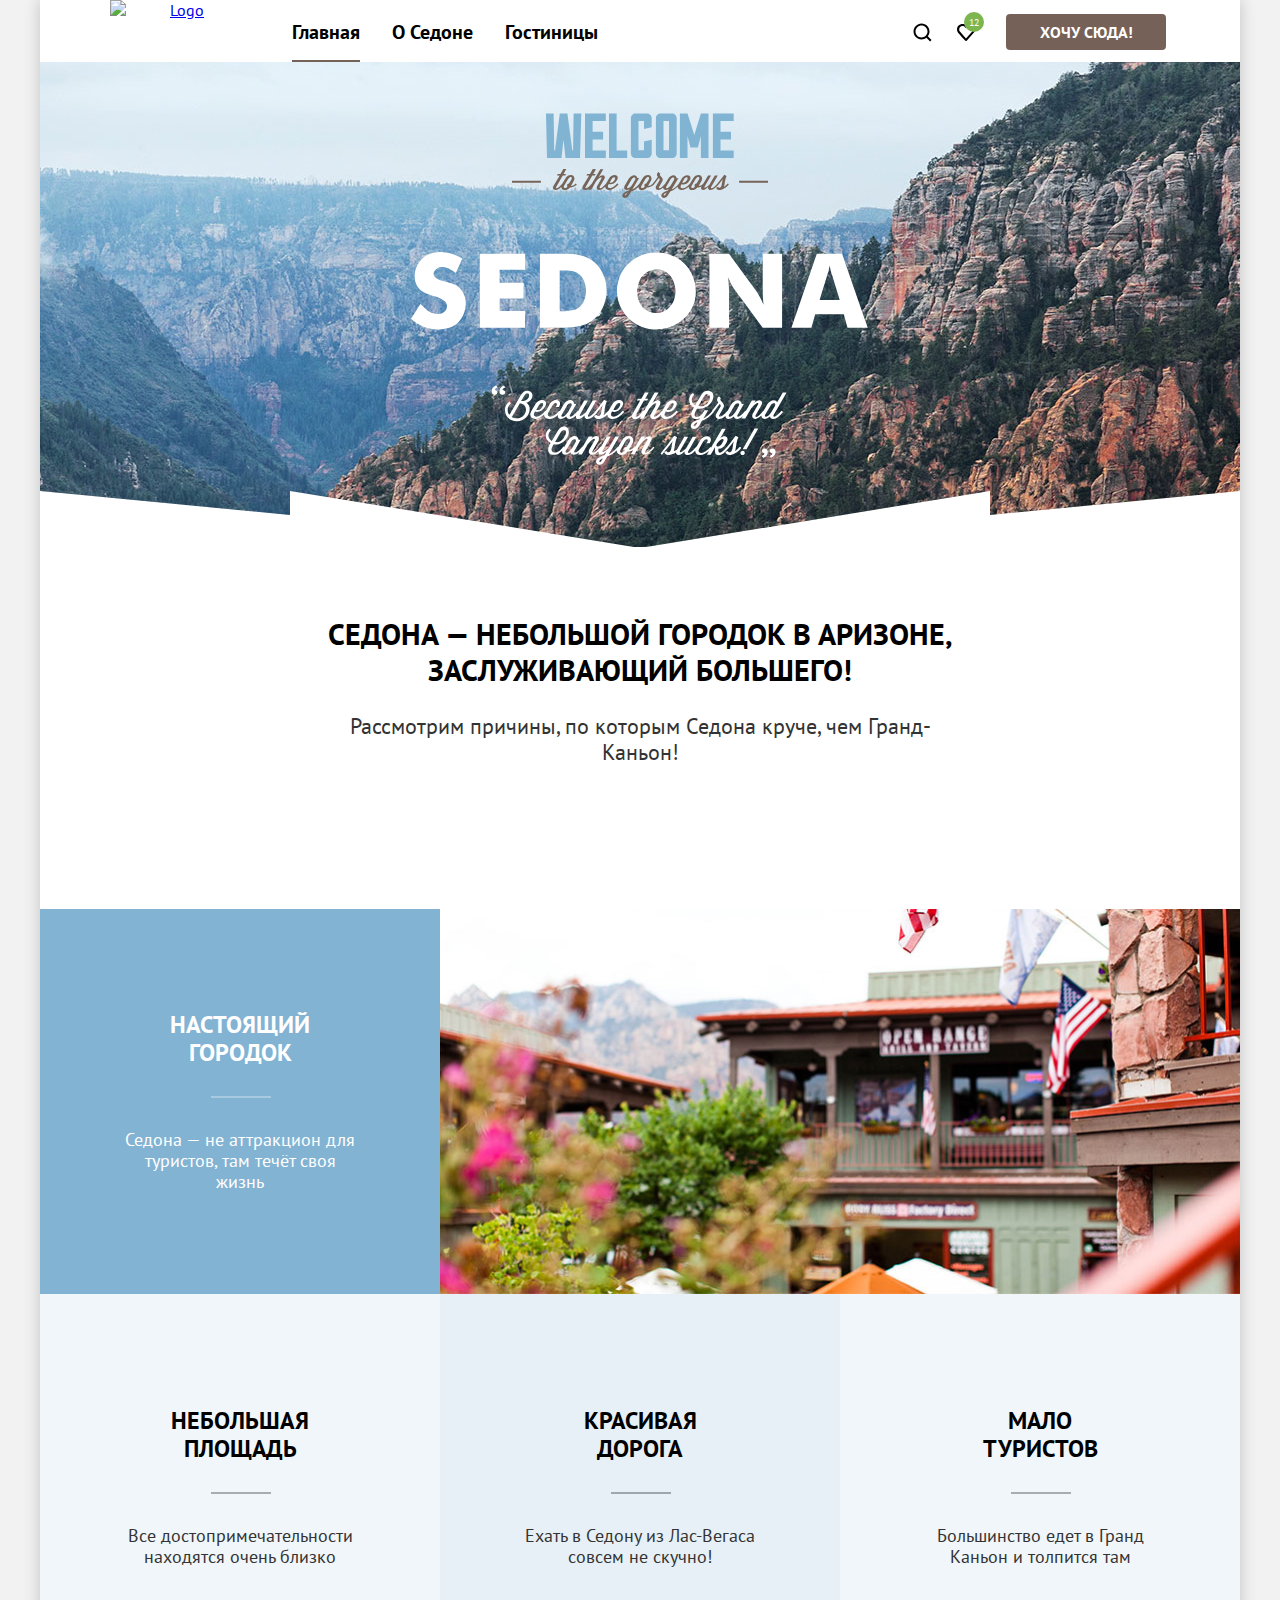
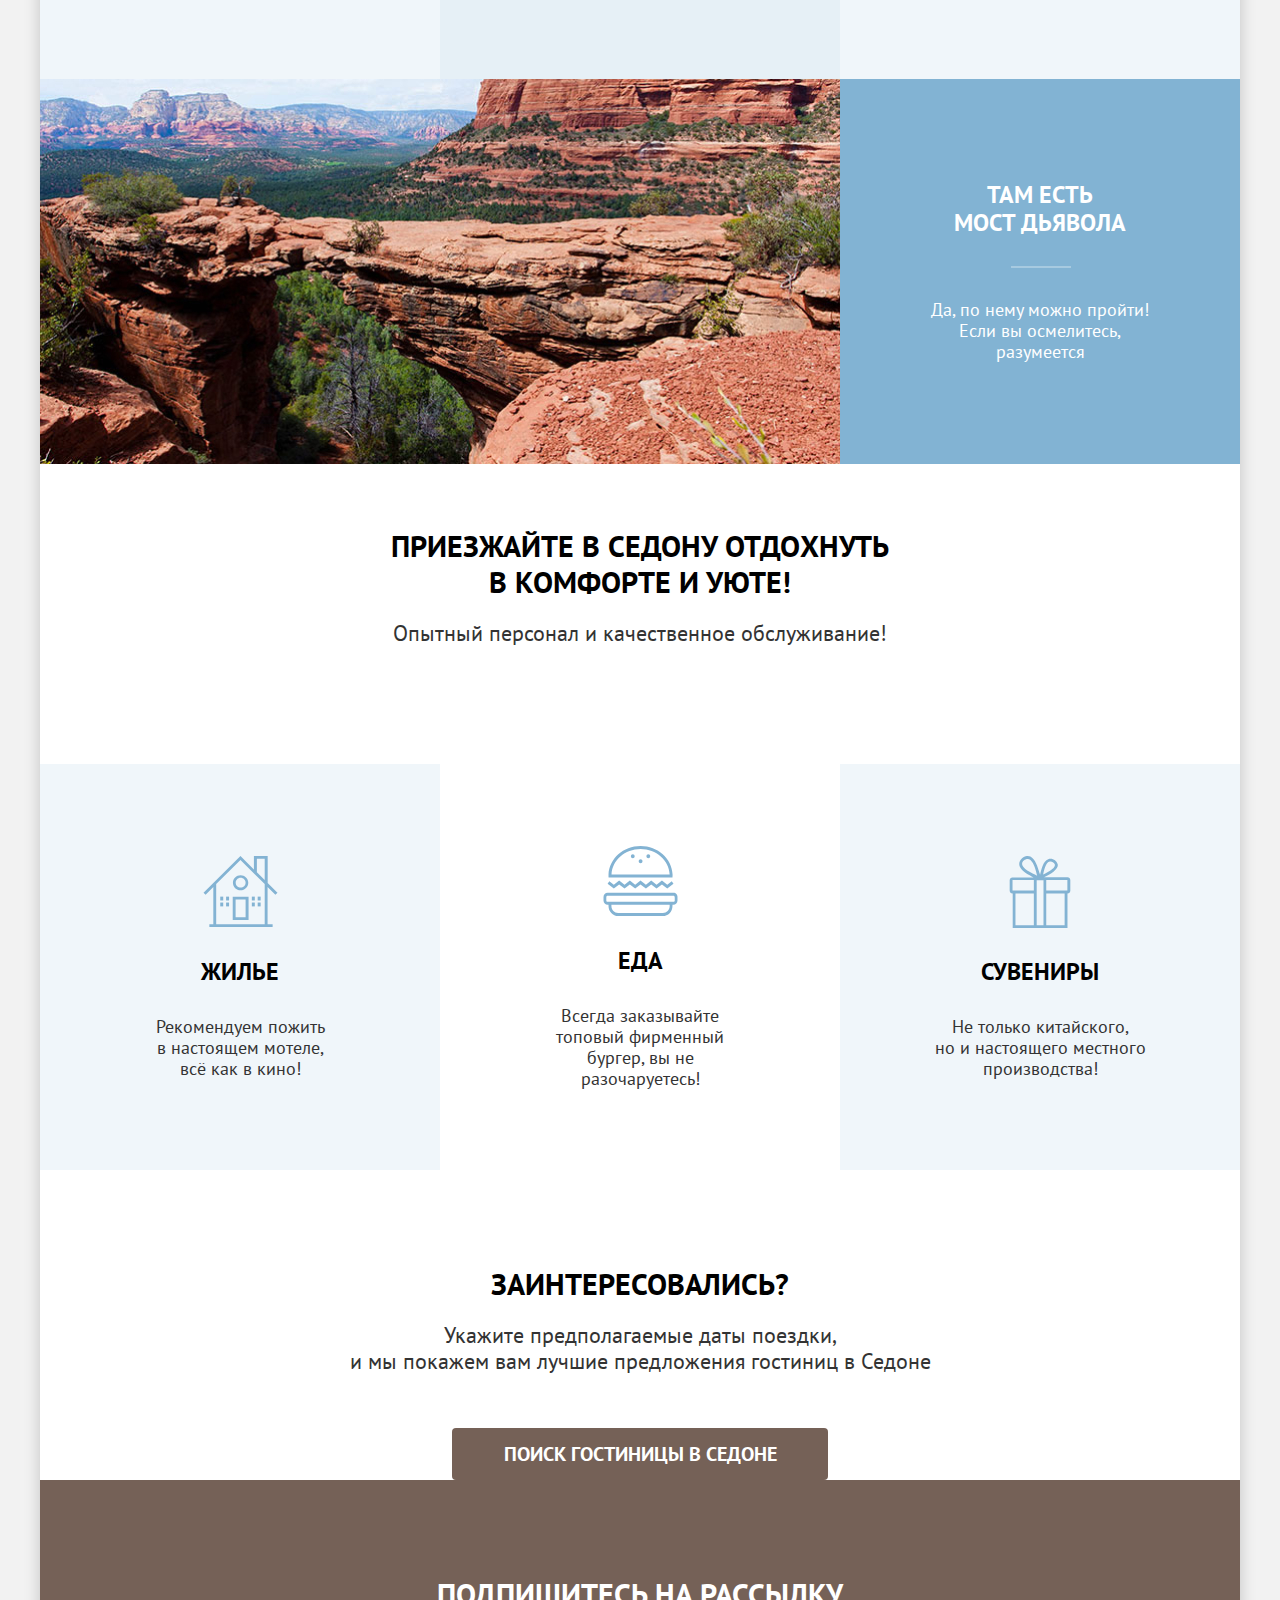
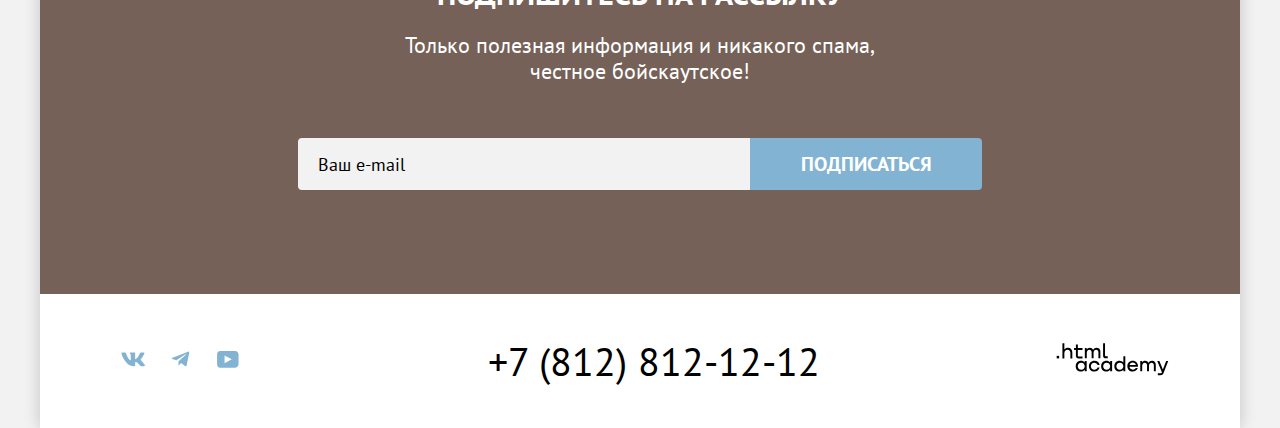
==== commit cdd6713c: "Merge pull request #9 from Jura91/master" ====
--- a/index.html
+++ b/index.html
@@ -1,199 +1,321 @@
 <!DOCTYPE html>
 <html lang="ru">
   <head>
-    <meta charset="utf-8">
+    <meta charset="utf-8" />
     <title>Главная страница</title>
-    <link rel="icon" href="favicon.ico">
-    <link rel="icon" type="image/png" href="img/favicon.png">
-    <link rel="stylesheet" href="styles/styles.css">
+    <link rel="icon" href="favicon.ico" />
+    <link rel="icon" type="image/png" href="img/favicon.png" />
+    <link rel="stylesheet" href="styles/styles.css" />
   </head>
   <body>
-  <div class="body-container">    
-  <header class="main-header">
-    <nav class="navigation">
-      <a href="index.html" class="navigation-logo">
-        <img src="./img/logo.svg" width="138" height="64" alt="Logo">
-      </a>
-      <ul class="navigation-list list-reset">
-        <li class="navigation-item">
-          <a class="navigation-link line-black" href="main.html">Главная</a>
-        </li>
-        <li class="navigation-item">
-          <a class="navigation-link" href="about-sedona.html">О Седоне</a>
-        </li>
-        <li class="navigation-item">
-          <a class="navigation-link" href="hotels.html">Гостиницы</a>
-        </li>
-     </ul>
-     <ul class="navigation-user list-reset">
-       <li class="navigation-user-item">
-         <a class="navigation-user-link" href="#">
-           <span class="visually-hidden">Поиск</span>
-           <img src="./img/search.svg" alt="Поиск" width="20" height="20">
-         </a>
-       </li>
-       <li class="navigation-user-item">
-         <a class="navigation-user-link" href="#">
-          <span class="visually-hidden">Избранные</span>
-          <span class="favourites-number">12</span>
-          <img src="./img/favourites.svg" alt="Избранные" width="20" height="20">
-         </a>
-        </li>
-        <li class="navigation-item">
-          <a class="navigation-user-link want" href="#">Хочу Сюда!</a>
-        </li>
-     </ul>
-   </nav>
- </header>
- <main class="main-container main-index">
- <div class="page-container">
-     <h1 class="visually-hidden">Sedona</h1>
-    <section class="welcome">
-      <figure><img src="./img/welcome.svg" class="welcome-images" alt="Приглашение в Седону" width="458" height="352"></figure>
-   </section>
-   <section class="advantages">
-     <h2 class="visually-hidden">Преимущества</h2>
-     <h2 class="section-header">СЕДОНА - НЕБОЛЬШОЙ ГОРОДОК В АРИЗОНЕ, <br>ЗАСЛУЖИВАЮЩИЙ БОЛЬШЕГО!</h2>
-     <p class="section-header-text">Рассмотрим причины, по которым Седона круче, чем Гранд-Каньон!</p>
-     <ul class="advantages-list list-reset">
-       <li class="advantages-item advantages-color-dark advantages-item-wrapper">
-         <div class="advantages-item-text">
-           <h3 class="advantages-title line-bottom">Настоящий городок</h3>
-           <p class="advantages-discription advantages-discription-light">Седона — не аттракцион для туристов, там течёт своя жизнь</p>
-         </div>
-         <div class="advantages-item-image">
-           <img src="./img/photo-1-2.jpg" alt="Кадр из городка" width="800" height="385">
-         </div>
-       </li>
-       <li class="advantages-item advantages-color-light">
-         <h3 class="advantages-title line-bottom-dark">Небольшая площадь</h3>
-         <p class="advantages-discription">Все достопримечательности находятся очень близко</p>
-       </li>
-       <li class="advantages-item advantages-color">
-         <h3 class="advantages-title line-bottom-dark">Красивая дорога</h3>
-         <p class="advantages-discription">Ехать в Седону из Лас-Вегаса совсем не скучно!</p>
-       </li>
-       <li class="advantages-item advantages-color-light">
-         <h3 class="advantages-title line-bottom-dark">Мало туристов</h3>
-         <p class="advantages-discription">Большинство едет в Гранд Каньон и толпится там</p>
-       </li> 
-       <li class="advantages-item advantages-color-dark advantages-item-wrap">
-         <div class="advantages-item-text">
-           <h3 class="advantages-title line-bottom">Там есть мост дьявола</h3>
-           <p class="advantages-discription advantages-discription-light">Да, по нему можно пройти! Если вы осмелитесь, разумеется</p>
-         </div>
-         <div class="advantages-item-image">
-           <img src="./img/photo-2-2.jpg" alt="Горы" width="800" height="385">
-         </div>
-        </li>
-     </ul>  
-     <h2 class="section-header">ПРИЕЗЖАЙТЕ В СЕДОНУ ОТДОХНУТЬ <br>В КОМФОРТЕ И УЮТЕ!</h2>
-     <p class="section-header-text">Опытный персонал и качественное обслуживание!</p>
-     <ul class="advantages-list advantages-user list-reset">
-       <li class="advantages-item advantages-color-light advantages-item-user">
-         <svg width="76" height="73" viewBox="0 0 76 73" xmlns="http://www.w3.org/2000/svg">
-           <path fill-rule="evenodd" clip-rule="evenodd" d="M38.0001 0.378662L0.439453 37.9393L2.56077 40.0606L10.0001 32.6213V70H6.00011V73H71.0001V70H66.0001V32.6213L73.4395 40.0606L75.5608 37.9393L66.0001 28.3787V0.999982H52.0001V14.3787L38.0001 0.378662ZM55.0001 17.3787L63.0001 25.3787V3.99998H55.0001V17.3787ZM63.0001 29.6213L38.0001 4.6213L13.0001 29.6213V70H63.0001V29.6213ZM30 42V66H46V42H30ZM33 63V45H43V63H33ZM17 42H20V46H17V42ZM26 42H23V46H26V42ZM17 48H20V52H17V48ZM26 48H23V52H26V48ZM50 42H53V46H50V42ZM59 42H56V46H59V42ZM50 48H53V52H50V48ZM59 48H56V52H59V48ZM33 28C33 25.2386 35.2386 23 38 23C40.7614 23 43 25.2386 43 28C43 30.7614 40.7614 33 38 33C35.2386 33 33 30.7614 33 28ZM38 20C33.5817 20 30 23.5817 30 28C30 32.4183 33.5817 36 38 36C42.4183 36 46 32.4183 46 28C46 23.5817 42.4183 20 38 20Z"/>
-         </svg>
-         <h3 class="advantages-title">Жилье</h3>
-         <p class="advantages-discription">Рекомендуем пожить в настоящем мотеле, всё как в кино!</p>
-        </li>
-         <li class="advantages-item advantages-item-user">
-          <svg width="74" height="70" viewBox="0 0 74 70" xmlns="http://www.w3.org/2000/svg">
-             <g clip-path="url(#clip0_137937_579)">
-             <path d="M69.9 46.7H59.3H14.6H4.1C1.8 46.7 0 48.6 0 51V54.5C0 56.9 1.9 58.7999 4.1 58.7999H5V59.9C5 65.4 9.3 70 14.6 70H59.2C64.5 70 68.8 65.5 68.8 59.9V58.7999H69.7C72 58.7999 73.8 56.9 73.8 54.5V51C74 48.7 72.1 46.7 69.9 46.7ZM66 59.9C66 63.8 63 66.9 59.3 66.9H14.6C10.9 66.9 7.9 63.7 7.9 59.9V58.7999H66V59.9ZM71.1 54.5C71.1 55.2 70.5 55.7999 69.9 55.7999H68.9H66H8H5H4C3.3 55.7999 2.8 55.2 2.8 54.5V51C2.8 50.3 3.4 49.7 4 49.7H7.7H14.6H59.2H66.1H69.8C70.5 49.7 71 50.3 71 51C71.1 51 71.1 54.5 71.1 54.5Z"/>
-             <path d="M15.6001 38.4001L21.0001 42.5001L26.3001 38.4001L31.6001 42.5001L36.9001 38.4001L42.3001 42.5001L47.6001 38.4001L52.9001 42.5001L58.3001 38.4001L63.6001 42.5001L69.8001 37.8001L68.1001 35.3001L63.6001 38.7001L58.3001 34.6001L52.9001 38.7001L47.6001 34.6001L42.3001 38.7001L36.9001 34.6001L31.6001 38.7001L26.3001 34.6001L21.0001 38.7001L15.6001 34.6001L10.3001 38.7001L5.8001 35.3001L4.1001 37.8001L10.3001 42.5001L15.6001 38.4001Z"/>
-             <path d="M8 31.5H65.9H68.8C68.8 30.9 68.9 30.3 68.9 29.6C68.9 29.2 68.9 28.8 68.9 28.4C68.2 12.7 54.2 0 37 0C19.7 0 5.7 12.7 5 28.5C5 28.9 5 29.3 5 29.7C5 30.3 5 30.9 5.1 31.5H8ZM37 3C52.6 3 65.4 14.3 66 28.5H8C8.6 14.4 21.4 3 37 3Z"/>
-             <path d="M37.0001 17.3C38.0494 17.3 38.9001 16.4046 38.9001 15.3C38.9001 14.1955 38.0494 13.3 37.0001 13.3C35.9508 13.3 35.1001 14.1955 35.1001 15.3C35.1001 16.4046 35.9508 17.3 37.0001 17.3Z"/>
-             <path d="M29.1999 12.2C30.2492 12.2 31.0998 11.3045 31.0998 10.2C31.0998 9.09538 30.2492 8.19995 29.1999 8.19995C28.1505 8.19995 27.2998 9.09538 27.2998 10.2C27.2998 11.3045 28.1505 12.2 29.1999 12.2Z"/>
-             <path d="M44.6999 12.2C45.7492 12.2 46.5998 11.3045 46.5998 10.2C46.5998 9.09538 45.7492 8.19995 44.6999 8.19995C43.6505 8.19995 42.7998 9.09538 42.7998 10.2C42.7998 11.3045 43.6505 12.2 44.6999 12.2Z"/>
-             </g>
-             <defs>
-             <clipPath id="clip0_137937_579">
-             <rect width="74" height="70"/>
-             </clipPath>
-             </defs>
-           </svg>
-           <h3 class="advantages-title">Еда</h3>
-           <p class="advantages-discription">Всегда заказывайте топовый фирменный бургер, вы не разочаруетесь!</p>
-         </li>
-          <li class="advantages-item advantages-color-light advantages-item-user">
-            <svg width="64" height="76" viewBox="0 0 64 76" xmlns="http://www.w3.org/2000/svg">
-              <path d="M61.1 22.5H61H36.3C50.1 15.6 51.2 11.2 50.7 8.79997C49.5 4.79997 45 1.79997 40.7 3.39997C35.1 5.49997 33.6 13.8 32.1 19.8C30.1 13.7 28.3 5.99997 23.9 2.09997C22.6 0.999966 20.8 -0.200034 18.1 0.0999663C14.1 0.499966 8.3 5.49997 10.6 11.1C12.9 16.5 20.3 19.9 25.2 22.6H3.2H2.9C1.3 22.6 0 23.9 0 25.5V36.8C0 38.4 1.3 39.7 2.9 39.7H3.2V73V75.4V76H61V75.5V73V39.6H61.1C62.7 39.6 64 38.3 64 36.7V25.4C64 23.8 62.7 22.5 61.1 22.5ZM42.4 5.89997C44.5 5.59997 47.4 7.19997 47.7 9.09997C48.1 11.9 44.3 14.4 42.6 15.5C40.1 17.2 37.7 18.1 35.3 19.6C36.2 15.9 37.8 6.59997 42.4 5.89997ZM19.5 15.9C17.3 14.4 13 11.5 13.1 8.09997C13.2 4.49997 18.8 1.49997 21.9 4.19997C25.8 7.59997 27.6 15.3 29 20.8C25.8 19.3 22.7 18 19.5 15.9ZM25.5 73H6.1V39.6H25.5V73ZM25.5 36.5H3V25.5H25.5V36.5ZM35.7 36.5V39.5V73H28.5V39.6V36.6V25.6H35.7V36.5ZM58 73H38.6V39.6H58V73ZM60.9 36.5H38.6V25.5H60.9V36.5Z"/>
-             </svg>
-            <h3 class="advantages-title">Сувениры</h3>
-            <p class="advantages-discription">Не только китайского, но и настоящего местного производства!</p>
-          </li>
-     </ul>
-   </section>
-   <section>
-     <h2 class="section-header section-head">Заитересовались?</h2>
-     <p class="section-header-text section-head-text">Укажите предполагаемые даты поездки, <br> и мы покажем вам лучшие предложения гостиниц в Седоне</p>
-     <a class="search-hotel" href="#">ПОИСК ГОСТИНИЦЫ В СЕДОНЕ</a>
-    </section>
-    <section class="subscribe">
-      <h2 class="section-header section-header-color">ПОДПИШИТЕСЬ НА РАССЫЛКУ</h2>
-      <p class="section-header-text section-header-text-color">Только полезная информация и никакого спама, <br> честное бойскаутское!</p>
-      <form class="subscribe-form" action="https://echo.htmlacademy.ru">
-        <input class="mail-form" type="email" placeholder="Ваш e-mail" required>
-        <button class="button-subscribe" type="submit">ПОДПИСАТЬСЯ</button>
-      </form>
-    </section>
- </div>
-</main>
-<footer class="page-footer">
-  <div class="page-footer-container">
-    <section class="footer-social">
-      <ul class="footer-social-list list-reset">
-        <li class="footer-social-item">
-          <a href="https://vk.com/htmlacademy" class="footer-social-link"> 
-            <span class="visually-hidden">Вконтакте</span>
-              <svg width="48" height="41" viewBox="0 0 48 41" xmlns="http://www.w3.org/2000/svg">
-              <path fill-rule="evenodd" clip-rule="evenodd" d="M35.1164 14.8044C35.2824 14.2584 35.1164 13.8564 34.3214 13.8564H31.6964C31.0284 13.8564 30.7204 14.2034 30.5534 14.5864C30.5534 14.5864 29.2184 17.7824 27.3274 19.8584C26.7154 20.4604 26.4374 20.6514 26.1034 20.6514C25.9364 20.6514 25.6854 20.4604 25.6854 19.9134V14.8044C25.6854 14.1484 25.5014 13.8564 24.9454 13.8564H20.8174C20.4004 13.8564 20.1494 14.1604 20.1494 14.4494C20.1494 15.0704 21.0954 15.2144 21.1924 16.9624V20.7604C21.1924 21.5934 21.0394 21.7444 20.7054 21.7444C19.8154 21.7444 17.6504 18.5334 16.3654 14.8594C16.1164 14.1444 15.8644 13.8564 15.1934 13.8564H12.5664C11.8164 13.8564 11.6664 14.2034 11.6664 14.5864C11.6664 15.2684 12.5564 18.6564 15.8114 23.1374C17.9814 26.1974 21.0364 27.8564 23.8194 27.8564C25.4884 27.8564 25.6944 27.4884 25.6944 26.8534V24.5404C25.6944 23.8034 25.8524 23.6564 26.3814 23.6564C26.7714 23.6564 27.4384 23.8484 28.9964 25.3234C30.7764 27.0724 31.0694 27.8564 32.0714 27.8564H34.6964C35.4464 27.8564 35.8224 27.4884 35.6064 26.7604C35.3684 26.0364 34.5184 24.9854 33.3914 23.7384C32.7794 23.0284 31.8614 22.2634 31.5824 21.8804C31.1934 21.3894 31.3044 21.1704 31.5824 20.7334C31.5824 20.7334 34.7824 16.3074 35.1154 14.8044H35.1164Z"/>
-            </svg>
+    <div class="body-container">
+      <header class="main-header">
+        <nav class="navigation">
+          <a href="index.html" class="navigation-logo">
+            <img src="./img/logo.svg" width="138" height="64" alt="Logo" />
           </a>
-        </li>
-        <li class="footer-social-item">
-          <a href="https://t.me/htmlacademy" class="footer-social-link"> 
-            <span class="visually-hidden">Телеграм</span>
-              <svg width="48" height="41" viewBox="0 0 48 41" xmlns="http://www.w3.org/2000/svg">
-              <path d="M31.785 12.9557L15.8405 19.1042C14.7523 19.5413 14.7586 20.1483 15.6408 20.419L19.7344 21.696L29.2058 15.7201C29.6537 15.4477 30.0629 15.5942 29.7265 15.8928L22.0528 22.8183H22.051L22.0528 22.8192L21.7705 27.0387C22.1841 27.0387 22.3667 26.8489 22.5987 26.625L24.5871 24.6915L28.7229 27.7464C29.4855 28.1664 30.0332 27.9506 30.2229 27.0405L32.9379 14.2453C33.2158 13.1311 32.5126 12.6266 31.785 12.9557Z"/>
-            </svg>
-          </a>
-        </li>
-        <li class="footer-social-item">
-          <a href="https://www.youtube.com/user/htmlacademyru" class="footer-social-link"> 
-            <span class="visually-hidden">Ютуб</span>
-            <svg width="48" height="41" viewBox="0 0 48 41" xmlns="http://www.w3.org/2000/svg">
-              <path d="M31.9402 12.3564H16.5074C14.6467 12.3564 13.3333 13.9502 13.3333 15.7564V25.8502C13.3333 27.7627 14.6467 29.3564 16.5074 29.3564H32.1591C33.8009 29.3564 35.3333 27.7627 35.3333 25.9564V15.7564C35.1143 13.9502 33.8009 12.3564 31.9402 12.3564ZM20.9949 24.8939V16.8189L28.3283 20.8564L20.9949 24.8939Z"/>
-            </svg>
-          </a>  
-        </li>  
-      </ul>    
-    </section>
-    <section class="footer-contact">
-      <a class="footer-contact-phone" href="tel:+78128121212">+7 (812) 812-12-12</a>
-    </section>
-    <section class="footer-logo">
-      <a href="https://htmlacademy.ru/" class="footer-logo-link">
-        <span class="visually-hidden">Логотип-htmlacademy</span>
-        <svg width="115" height="34" viewBox="0 0 115 34" xmlns="http://www.w3.org/2000/svg">
-          <path d="M0 13.2564V15.8564H2.5V13.2564H0Z"/>
-          <path d="M11.6 4.85645C10 4.85645 8.8 5.55645 8 6.55645H7.9V0.356445H5.9V15.8564H7.9V10.5564C7.9 8.45645 9.2 6.95645 11.2 6.95645C13 6.95645 14.1 8.35645 14.1 10.1564V15.8564H16.1V9.75644C16.2 6.75644 14.3 4.85645 11.6 4.85645Z"/>
-          <path d="M26.6 5.15645H21.8V1.45645H19.8V5.25645H17.9V7.25645H19.8V13.2564C19.8 14.9564 20.8 15.9564 22.5 15.9564H26.6V13.9564H22.9C22.2 13.9564 21.8 13.5564 21.8 12.8564V7.15645H26.6V5.15645Z"/>
-          <path d="M41.1 4.95645C39.5 4.95645 38.2 5.75644 37.6 7.05645H37.5C36.9 5.85645 35.7 4.95645 34.1 4.95645C32.7 4.95645 31.6 5.75645 31 6.75645H30.9V5.15645H29V15.7564H31V10.3564C31 8.35645 32 6.85645 33.6 6.85645C35.1 6.85645 36 7.85645 36 9.45645V15.7564H38V10.1564C38 7.75645 39.4 6.85645 40.6 6.85645C42.1 6.85645 43 7.85645 43 9.45645V15.7564H45V9.25644C45.1 6.75644 43.6 4.95645 41.1 4.95645Z"/>
-          <path d="M47.8 13.0564C47.8 14.7564 48.8 15.7564 50.6 15.7564H52.6V13.7564H50.9C50.2 13.7564 49.8 13.3564 49.8 12.6564V0.356445H47.8V13.0564Z"/>
-          <path d="M28.9 20.0564C28 18.9564 26.7 18.2564 25 18.2564C21.9 18.2564 19.6 20.5564 19.6 23.8564C19.6 27.1564 21.9 29.4564 25 29.4564C26.8 29.4564 28 28.6564 28.8 27.5564H28.9V29.1564H30.9V18.5564H28.9V20.0564ZM25.3 27.4564C23.1 27.4564 21.7 25.8564 21.7 23.8564C21.7 21.8564 23.1 20.2564 25.3 20.2564C27.5 20.2564 28.9 21.8564 28.9 23.8564C28.9 25.7564 27.5 27.4564 25.3 27.4564Z"/>
-          <path d="M44.2 22.3564C43.7 19.9564 41.6 18.2564 38.8 18.2564C35.4 18.2564 33.2 20.7564 33.2 23.8564C33.2 26.9564 35.4 29.4564 38.8 29.4564C41.6 29.4564 43.7 27.6564 44.2 25.2564H42.1C41.7 26.5564 40.4 27.5564 38.8 27.5564C36.6 27.5564 35.2 25.9564 35.2 23.9564C35.2 21.9564 36.6 20.3564 38.8 20.3564C40.4 20.3564 41.6 21.3564 42.1 22.5564H44.2V22.3564Z"/>
-          <path d="M55.1 20.0564C54.2 18.9564 52.9 18.2564 51.2 18.2564C48.1 18.2564 45.8 20.5564 45.8 23.8564C45.8 27.1564 48.1 29.4564 51.2 29.4564C53 29.4564 54.2 28.6564 55 27.5564H55.1V29.1564H57.1V18.5564H55.1V20.0564ZM51.5 27.4564C49.3 27.4564 47.9 25.8564 47.9 23.8564C47.9 21.8564 49.3 20.2564 51.5 20.2564C53.7 20.2564 55.1 21.8564 55.1 23.8564C55.1 25.7564 53.6 27.4564 51.5 27.4564Z"/>
-          <path d="M68.7 20.1564C67.8 19.0564 66.5 18.2564 64.8 18.2564C61.7 18.2564 59.4 20.5564 59.4 23.8564C59.4 27.1564 61.6 29.4564 64.8 29.4564C66.5 29.4564 67.8 28.6564 68.6 27.6564H68.7V29.1564H70.7V13.7564H68.7V20.1564ZM65.1 27.4564C62.9 27.4564 61.5 25.8564 61.5 23.8564C61.5 21.8564 62.9 20.2564 65.1 20.2564C67.3 20.2564 68.7 21.8564 68.7 23.8564C68.6 25.8564 67.2 27.4564 65.1 27.4564Z"/>
-          <path d="M78.3 18.2564C75 18.2564 72.8 20.7564 72.8 23.8564C72.8 26.8564 74.9 29.4564 78.3 29.4564C80.8 29.4564 82.8 28.1564 83.5 25.8564H81.4C80.9 26.8564 79.8 27.4564 78.4 27.4564C76.5 27.4564 75.1 26.1564 75 24.5564H83.8C84 20.9564 81.8 18.2564 78.3 18.2564ZM78.3 20.1564C80 20.1564 81.3 21.1564 81.6 22.7564H75.1C75.4 21.2564 76.6 20.1564 78.3 20.1564Z"/>
-          <path d="M98.2 18.2564C96.6 18.2564 95.3 19.0564 94.6 20.2564H94.5C93.9 19.0564 92.7 18.2564 91.1 18.2564C89.7 18.2564 88.6 18.9564 88 20.0564V18.5564H86.1V29.1564H88.1V23.7564C88.1 21.7564 89.1 20.3564 90.7 20.2564C92.2 20.2564 93.1 21.2564 93.1 22.8564V29.1564H95.1V23.5564C95.1 21.1564 96.5 20.2564 97.7 20.2564C99.2 20.2564 100.1 21.2564 100.1 22.8564V29.1564H102.1V22.6564C102.2 20.0564 100.7 18.2564 98.2 18.2564Z"/>
-          <path d="M109.4 27.3564L105.8 18.4564H103.6L108.4 30.0564C108.1 30.9564 107.7 31.2564 106.7 31.2564H104.2V33.2564H106.7C108.5 33.2564 109.5 32.4564 110.2 30.6564L114.9 18.4564H112.8L109.4 27.3564Z"/>
-          </svg>
-      </a>
-    </section>
-  </div>
-</footer>
-</div>  
-</body>
+          <ul class="navigation-list list-reset">
+            <li class="navigation-item">
+              <a class="navigation-link line-black" href="main.html">Главная</a>
+            </li>
+            <li class="navigation-item">
+              <a class="navigation-link" href="about-sedona.html">О Седоне</a>
+            </li>
+            <li class="navigation-item">
+              <a class="navigation-link" href="hotels.html">Гостиницы</a>
+            </li>
+          </ul>
+          <ul class="navigation-user list-reset">
+            <li class="navigation-user-item">
+              <a class="navigation-user-link search-img" href="#">
+                <span class="visually-hidden">Поиск</span>
+              </a>
+            </li>
+            <li class="navigation-user-item">
+              <a class="navigation-user-link favourites-img" href="#">
+                <span class="visually-hidden">Избранные</span>
+                <span class="favourites-number">12</span>
+              </a>
+            </li>
+            <li class="navigation-item">
+              <a class="navigation-user-link want" href="#">Хочу Сюда!</a>
+            </li>
+          </ul>
+        </nav>
+      </header>
+      <main class="main-container main-index">
+        <div class="page-container">
+          <h1 class="visually-hidden">Sedona</h1>
+          <section class="welcome">
+            <figure>
+              <img
+                src="./img/welcome.svg"
+                class="welcome-images"
+                alt="Приглашение в Седону"
+                width="458"
+                height="352"
+              />
+            </figure>
+          </section>
+          <section class="advantages">
+            <h2 class="visually-hidden">Преимущества</h2>
+            <div class="advantages-white-block">
+              <h2 class="section-header main-title">
+                СЕДОНА — НЕБОЛЬШОЙ ГОРОДОК В АРИЗОНЕ, <br />ЗАСЛУЖИВАЮЩИЙ
+                БОЛЬШЕГО!
+              </h2>
+              <p class="section-header-text">
+                Рассмотрим причины, по которым Седона круче, чем Гранд-Каньон!
+              </p>
+            </div>
+            <ul class="advantages-list list-reset">
+              <li
+                class="advantages-item advantages-color-dark advantages-item-wrapper"
+              >
+                <div class="advantages-item-text">
+                  <h3 class="advantages-title line-bottom">
+                    Настоящий городок
+                  </h3>
+                  <p
+                    class="advantages-discription advantages-discription-light"
+                  >
+                    Седона — не аттракцион для туристов, там течёт своя жизнь
+                  </p>
+                </div>
+                <div class="advantages-item-image">
+                  <img
+                    src="./img/photo-1-2.jpg"
+                    alt="Кадр из городка"
+                    width="800"
+                    height="385"
+                  />
+                </div>
+              </li>
+              <li class="advantages-item advantages-color-light">
+                <h3 class="advantages-title line-bottom-dark">
+                  Небольшая площадь
+                </h3>
+                <p class="advantages-discription">
+                  Все достопримечательности находятся очень близко
+                </p>
+              </li>
+              <li class="advantages-item advantages-color">
+                <h3 class="advantages-title line-bottom-dark">
+                  Красивая дорога
+                </h3>
+                <p class="advantages-discription">
+                  Ехать в Седону из Лас-Вегаса совсем не скучно!
+                </p>
+              </li>
+              <li class="advantages-item advantages-color-light">
+                <h3 class="advantages-title line-bottom-dark">Мало туристов</h3>
+                <p class="advantages-discription">
+                  Большинство едет в Гранд Каньон и толпится там
+                </p>
+              </li>
+              <li
+                class="advantages-item advantages-color-dark advantages-item-wrap"
+              >
+                <div class="advantages-item-text">
+                  <h3 class="advantages-title line-bottom">
+                    Там есть<br />мост дьявола
+                  </h3>
+                  <p
+                    class="advantages-discription advantages-discription-light"
+                  >
+                    Да, по нему можно пройти! Если вы осмелитесь, разумеется
+                  </p>
+                </div>
+                <div class="advantages-item-image">
+                  <img
+                    src="./img/photo-2-2.jpg"
+                    alt="Горы"
+                    width="800"
+                    height="385"
+                  />
+                </div>
+              </li>
+            </ul>
+            <div class="advantages-white-block-two">
+              <h2 class="section-header">
+                ПРИЕЗЖАЙТЕ В СЕДОНУ ОТДОХНУТЬ <br />В КОМФОРТЕ И УЮТЕ!
+              </h2>
+              <p class="section-header-text">
+                Опытный персонал и качественное обслуживание!
+              </p>
+            </div>
+            <ul class="advantages-list advantages-user list-reset">
+              <li
+                class="advantages-item advantages-color-light advantages-item-user"
+              >
+                <span class="advantages-home"></span>
+                <h3 class="advantages-title advantages-servers">Жилье</h3>
+                <p class="advantages-discription">
+                  Рекомендуем пожить<br />в настоящем мотеле,
+                  всё&nbsp;как&nbsp;в&nbsp;кино!
+                </p>
+              </li>
+              <li class="advantages-item advantages-item-user">
+                <span class="advantages-eat"></span>
+                <h3 class="advantages-title advantages-servers">Еда</h3>
+                <p class="advantages-discription">
+                  Всегда заказывайте<br />топовый фирменный бургер, вы не
+                  разочаруетесь!
+                </p>
+              </li>
+              <li
+                class="advantages-item advantages-color-light advantages-item-user"
+              >
+                <span class="advantages-souvenirs"></span>
+                <h3 class="advantages-title advantages-servers">Сувениры</h3>
+                <p class="advantages-discription">
+                  Не только китайского,<br />но и настоящего местного
+                  производства!
+                </p>
+              </li>
+            </ul>
+          </section>
+          <section>
+            <h2 class="section-header section-head">Заинтересовались?</h2>
+            <p class="section-header-text section-head-text">
+              Укажите предполагаемые даты поездки, <br />
+              и мы покажем вам лучшие предложения гостиниц в Седоне
+            </p>
+            <a class="search-hotel" href="#">ПОИСК ГОСТИНИЦЫ В СЕДОНЕ</a>
+          </section>
+          <section class="subscribe">
+            <h2 class="section-header section-header-color">
+              ПОДПИШИТЕСЬ НА РАССЫЛКУ
+            </h2>
+            <p
+              class="section-header-text section-header-text-color section-header-information"
+            >
+              Только полезная информация и никакого спама,<br />честное
+              бойскаутское!
+            </p>
+            <form class="subscribe-form" action="https://echo.htmlacademy.ru">
+              <input
+                class="mail-form"
+                type="email"
+                placeholder="Ваш e-mail"
+                required
+              />
+              <button class="button-subscribe" type="submit">
+                ПОДПИСАТЬСЯ
+              </button>
+            </form>
+          </section>
+        </div>
+      </main>
+      <footer class="page-footer">
+        <div class="page-footer-container">
+          <section class="footer-social footer-section">
+            <ul class="footer-social-list list-reset">
+              <li class="footer-social-item">
+                <a href="https://vk.com/htmlacademy" class="footer-social-link">
+                  <span class="visually-hidden">Вконтакте</span>
+                  <svg
+                    width="47"
+                    height="40"
+                    viewBox="0 0 48 41"
+                    xmlns="http://www.w3.org/2000/svg"
+                  >
+                    <path
+                      fill-rule="evenodd"
+                      clip-rule="evenodd"
+                      d="M35.1164 14.8044C35.2824 14.2584 35.1164 13.8564 34.3214 13.8564H31.6964C31.0284 13.8564 30.7204 14.2034 30.5534 14.5864C30.5534 14.5864 29.2184 17.7824 27.3274 19.8584C26.7154 20.4604 26.4374 20.6514 26.1034 20.6514C25.9364 20.6514 25.6854 20.4604 25.6854 19.9134V14.8044C25.6854 14.1484 25.5014 13.8564 24.9454 13.8564H20.8174C20.4004 13.8564 20.1494 14.1604 20.1494 14.4494C20.1494 15.0704 21.0954 15.2144 21.1924 16.9624V20.7604C21.1924 21.5934 21.0394 21.7444 20.7054 21.7444C19.8154 21.7444 17.6504 18.5334 16.3654 14.8594C16.1164 14.1444 15.8644 13.8564 15.1934 13.8564H12.5664C11.8164 13.8564 11.6664 14.2034 11.6664 14.5864C11.6664 15.2684 12.5564 18.6564 15.8114 23.1374C17.9814 26.1974 21.0364 27.8564 23.8194 27.8564C25.4884 27.8564 25.6944 27.4884 25.6944 26.8534V24.5404C25.6944 23.8034 25.8524 23.6564 26.3814 23.6564C26.7714 23.6564 27.4384 23.8484 28.9964 25.3234C30.7764 27.0724 31.0694 27.8564 32.0714 27.8564H34.6964C35.4464 27.8564 35.8224 27.4884 35.6064 26.7604C35.3684 26.0364 34.5184 24.9854 33.3914 23.7384C32.7794 23.0284 31.8614 22.2634 31.5824 21.8804C31.1934 21.3894 31.3044 21.1704 31.5824 20.7334C31.5824 20.7334 34.7824 16.3074 35.1154 14.8044H35.1164Z"
+                    />
+                  </svg>
+                </a>
+              </li>
+              <li class="footer-social-item">
+                <a href="https://t.me/htmlacademy" class="footer-social-link">
+                  <span class="visually-hidden">Телеграм</span>
+                  <svg
+                    width="47"
+                    height="40"
+                    viewBox="0 0 48 41"
+                    xmlns="http://www.w3.org/2000/svg"
+                  >
+                    <path
+                      d="M31.785 12.9557L15.8405 19.1042C14.7523 19.5413 14.7586 20.1483 15.6408 20.419L19.7344 21.696L29.2058 15.7201C29.6537 15.4477 30.0629 15.5942 29.7265 15.8928L22.0528 22.8183H22.051L22.0528 22.8192L21.7705 27.0387C22.1841 27.0387 22.3667 26.8489 22.5987 26.625L24.5871 24.6915L28.7229 27.7464C29.4855 28.1664 30.0332 27.9506 30.2229 27.0405L32.9379 14.2453C33.2158 13.1311 32.5126 12.6266 31.785 12.9557Z"
+                    />
+                  </svg>
+                </a>
+              </li>
+              <li class="footer-social-item">
+                <a
+                  href="https://www.youtube.com/user/htmlacademyru"
+                  class="footer-social-link"
+                >
+                  <span class="visually-hidden">Ютуб</span>
+                  <svg
+                    width="47"
+                    height="40"
+                    viewBox="0 0 48 41"
+                    xmlns="http://www.w3.org/2000/svg"
+                  >
+                    <path
+                      d="M31.9402 12.3564H16.5074C14.6467 12.3564 13.3333 13.9502 13.3333 15.7564V25.8502C13.3333 27.7627 14.6467 29.3564 16.5074 29.3564H32.1591C33.8009 29.3564 35.3333 27.7627 35.3333 25.9564V15.7564C35.1143 13.9502 33.8009 12.3564 31.9402 12.3564ZM20.9949 24.8939V16.8189L28.3283 20.8564L20.9949 24.8939Z"
+                    />
+                  </svg>
+                </a>
+              </li>
+            </ul>
+          </section>
+          <section class="footer-contact footer-section">
+            <a class="footer-contact-phone" href="tel:+78128121212"
+              >+7 (812) 812-12-12</a
+            >
+          </section>
+          <section class="footer-logo footer-section">
+            <a href="https://htmlacademy.ru/" class="footer-logo-link">
+              <span class="visually-hidden">Логотип-htmlacademy</span>
+              <svg
+                width="115"
+                height="33"
+                viewBox="0 0 115 34"
+                xmlns="http://www.w3.org/2000/svg"
+              >
+                <path d="M0 13.2564V15.8564H2.5V13.2564H0Z" />
+                <path
+                  d="M11.6 4.85645C10 4.85645 8.8 5.55645 8 6.55645H7.9V0.356445H5.9V15.8564H7.9V10.5564C7.9 8.45645 9.2 6.95645 11.2 6.95645C13 6.95645 14.1 8.35645 14.1 10.1564V15.8564H16.1V9.75644C16.2 6.75644 14.3 4.85645 11.6 4.85645Z"
+                />
+                <path
+                  d="M26.6 5.15645H21.8V1.45645H19.8V5.25645H17.9V7.25645H19.8V13.2564C19.8 14.9564 20.8 15.9564 22.5 15.9564H26.6V13.9564H22.9C22.2 13.9564 21.8 13.5564 21.8 12.8564V7.15645H26.6V5.15645Z"
+                />
+                <path
+                  d="M41.1 4.95645C39.5 4.95645 38.2 5.75644 37.6 7.05645H37.5C36.9 5.85645 35.7 4.95645 34.1 4.95645C32.7 4.95645 31.6 5.75645 31 6.75645H30.9V5.15645H29V15.7564H31V10.3564C31 8.35645 32 6.85645 33.6 6.85645C35.1 6.85645 36 7.85645 36 9.45645V15.7564H38V10.1564C38 7.75645 39.4 6.85645 40.6 6.85645C42.1 6.85645 43 7.85645 43 9.45645V15.7564H45V9.25644C45.1 6.75644 43.6 4.95645 41.1 4.95645Z"
+                />
+                <path
+                  d="M47.8 13.0564C47.8 14.7564 48.8 15.7564 50.6 15.7564H52.6V13.7564H50.9C50.2 13.7564 49.8 13.3564 49.8 12.6564V0.356445H47.8V13.0564Z"
+                />
+                <path
+                  d="M28.9 20.0564C28 18.9564 26.7 18.2564 25 18.2564C21.9 18.2564 19.6 20.5564 19.6 23.8564C19.6 27.1564 21.9 29.4564 25 29.4564C26.8 29.4564 28 28.6564 28.8 27.5564H28.9V29.1564H30.9V18.5564H28.9V20.0564ZM25.3 27.4564C23.1 27.4564 21.7 25.8564 21.7 23.8564C21.7 21.8564 23.1 20.2564 25.3 20.2564C27.5 20.2564 28.9 21.8564 28.9 23.8564C28.9 25.7564 27.5 27.4564 25.3 27.4564Z"
+                />
+                <path
+                  d="M44.2 22.3564C43.7 19.9564 41.6 18.2564 38.8 18.2564C35.4 18.2564 33.2 20.7564 33.2 23.8564C33.2 26.9564 35.4 29.4564 38.8 29.4564C41.6 29.4564 43.7 27.6564 44.2 25.2564H42.1C41.7 26.5564 40.4 27.5564 38.8 27.5564C36.6 27.5564 35.2 25.9564 35.2 23.9564C35.2 21.9564 36.6 20.3564 38.8 20.3564C40.4 20.3564 41.6 21.3564 42.1 22.5564H44.2V22.3564Z"
+                />
+                <path
+                  d="M55.1 20.0564C54.2 18.9564 52.9 18.2564 51.2 18.2564C48.1 18.2564 45.8 20.5564 45.8 23.8564C45.8 27.1564 48.1 29.4564 51.2 29.4564C53 29.4564 54.2 28.6564 55 27.5564H55.1V29.1564H57.1V18.5564H55.1V20.0564ZM51.5 27.4564C49.3 27.4564 47.9 25.8564 47.9 23.8564C47.9 21.8564 49.3 20.2564 51.5 20.2564C53.7 20.2564 55.1 21.8564 55.1 23.8564C55.1 25.7564 53.6 27.4564 51.5 27.4564Z"
+                />
+                <path
+                  d="M68.7 20.1564C67.8 19.0564 66.5 18.2564 64.8 18.2564C61.7 18.2564 59.4 20.5564 59.4 23.8564C59.4 27.1564 61.6 29.4564 64.8 29.4564C66.5 29.4564 67.8 28.6564 68.6 27.6564H68.7V29.1564H70.7V13.7564H68.7V20.1564ZM65.1 27.4564C62.9 27.4564 61.5 25.8564 61.5 23.8564C61.5 21.8564 62.9 20.2564 65.1 20.2564C67.3 20.2564 68.7 21.8564 68.7 23.8564C68.6 25.8564 67.2 27.4564 65.1 27.4564Z"
+                />
+                <path
+                  d="M78.3 18.2564C75 18.2564 72.8 20.7564 72.8 23.8564C72.8 26.8564 74.9 29.4564 78.3 29.4564C80.8 29.4564 82.8 28.1564 83.5 25.8564H81.4C80.9 26.8564 79.8 27.4564 78.4 27.4564C76.5 27.4564 75.1 26.1564 75 24.5564H83.8C84 20.9564 81.8 18.2564 78.3 18.2564ZM78.3 20.1564C80 20.1564 81.3 21.1564 81.6 22.7564H75.1C75.4 21.2564 76.6 20.1564 78.3 20.1564Z"
+                />
+                <path
+                  d="M98.2 18.2564C96.6 18.2564 95.3 19.0564 94.6 20.2564H94.5C93.9 19.0564 92.7 18.2564 91.1 18.2564C89.7 18.2564 88.6 18.9564 88 20.0564V18.5564H86.1V29.1564H88.1V23.7564C88.1 21.7564 89.1 20.3564 90.7 20.2564C92.2 20.2564 93.1 21.2564 93.1 22.8564V29.1564H95.1V23.5564C95.1 21.1564 96.5 20.2564 97.7 20.2564C99.2 20.2564 100.1 21.2564 100.1 22.8564V29.1564H102.1V22.6564C102.2 20.0564 100.7 18.2564 98.2 18.2564Z"
+                />
+                <path
+                  d="M109.4 27.3564L105.8 18.4564H103.6L108.4 30.0564C108.1 30.9564 107.7 31.2564 106.7 31.2564H104.2V33.2564H106.7C108.5 33.2564 109.5 32.4564 110.2 30.6564L114.9 18.4564H112.8L109.4 27.3564Z"
+                />
+              </svg>
+            </a>
+          </section>
+        </div>
+      </footer>
+    </div>
+  </body>
 </html>
--- a/styles/styles.css
+++ b/styles/styles.css
@@ -1,1334 +1,1526 @@
 @font-face {
-    font-family: "PT Sans";
-    font-weight: 400;
-    font-style: normal;
-    src: url("../fonts/ptsans-regular.woff2") format("woff2");
-    font-display: swap;
+  font-family: "PT Sans";
+  font-weight: 400;
+  font-style: normal;
+  src: url("../fonts/ptsans-400.woff2") format("woff2");
+  font-display: swap;
 }
 
 @font-face {
-    font-family: "PT Sans";
-    font-weight: 700;
-    font-style: normal;
-    src: url("../fonts/ptsans-bold.woff2") format("woff2");
-    font-display: swap;
-}
-
-@font-face {
-    font-family: "PT Sans";
-    font-weight: 400;
-    font-style: italic;
-    src: url("../fonts/ptsans-italic.woff2") format("woff2");
-    font-display: swap;
-}
-
-@font-face {
-    font-family: "PT Sans";
-    font-weight: 700;
-    font-style: italic;
-    src: url("../fonts/ptsans-bold-italic.woff2") format("woff2");
-    font-display: swap;
-}
-
-*{ box-sizing: border-box; }
+  font-family: "PT Sans";
+  font-weight: 700;
+  font-style: normal;
+  src: url("../fonts/ptsans-700.woff2") format("woff2");
+  font-display: swap;
+}
+
+*,
+*::before,
+*::after {
+  box-sizing: border-box;
+}
+
+legend {
+  padding: 0;
+  margin: 0;
+}
+
+fieldset {
+  margin: 0;
+  padding: 0;
+}
+
+h1,
+h2,
+h3,
+h4,
+h5,
+h6,
+p {
+  margin: 0;
+}
 
 .visually-hidden {
-    position: absolute;
-    width: 1px;
-    height: 1px;
-    margin: -1px;
-    padding: 0;
-    border: 0;
-    clip: rect(0 0 0 0);
-    overflow: hidden;
-  }
+  position: absolute;
+  width: 1px;
+  height: 1px;
+  margin: -1px;
+  padding: 0;
+  border: 0;
+  clip: rect(0 0 0 0);
+  overflow: hidden;
+}
 
 html {
-    height: 100%;
+  height: 100%;
 }
 
 body {
-    margin: 0;
-    display: flex;
-    flex-direction: column;
-    min-height: 100%;
-    font-family: "PT Sans", "Arial", sans-serif;
-    text-align: center;
-    background-color: #f2f2f2;
-    color: #000000;
+  margin: 0;
+  display: flex;
+  flex-direction: column;
+  min-height: 100%;
+  font-family: "PT Sans", "Arial", sans-serif;
+  text-align: center;
+  background-color: #f2f2f2;
+  color: #000000;
 }
 
 .body-container {
-    width: 1200px;
-    margin: 0 auto;
-    box-shadow: 0px 0px 15px rgba(0, 0, 0, 0.2);
-    background-color: #ffffff;
+  width: 1200px;
+  margin: 0 auto;
+  box-shadow: 0px 0px 15px rgba(0, 0, 0, 0.2);
+  background-color: #ffffff;
 }
 
 .list-reset {
-    list-style: none;
-    margin: 0;
-    padding: 0;
+  list-style: none;
+  margin: 0;
+  padding: 0;
 }
 
 .main-header {
-    width: 1200px;
-    margin: 0 auto;
+  width: 1200px;
+  margin: 0 auto;
 }
 
 .navigation {
-    display: flex;
-    width: 1200px;
-    min-height: 64px;
-    margin: 0 auto;
-    flex-wrap: wrap;
-    align-items: center;
+  display: flex;
+  width: 1200px;
+  min-height: 64px;
+  margin: 0 auto;
+  flex-wrap: wrap;
+  align-items: center;
 }
 
 .navigation-logo {
-    display: flex;
-    width: 138px;
-    margin-right: 28px;
-    margin-left: 70px;
-    z-index: 1;
+  display: flex;
+  width: 138px;
+  margin-right: 28px;
+  margin-left: 70px;
+  z-index: 1;
 }
 
 .navigation-list {
-    display: flex;
-    flex-wrap: wrap;
-    font-size: 20px;
-    font-weight: 700;
-    line-height: 24px;
-    margin: 0;
-    padding: 0;
-    width: 339px;
-    margin-right: 285px;  
+  display: flex;
+  flex-wrap: wrap;
+  font-size: 20px;
+  font-weight: 700;
+  line-height: 24px;
+  margin: 0;
+  padding: 0;
+  min-width: 339px;
+  margin-right: 285px;
 }
 
 .navigation-link {
-    display: block;
-    padding: 20px 16px;
-    color: #000000;
-    text-decoration: none;
+  display: block;
+  padding: 20px 16px;
+  color: #000000;
+  text-decoration: none;
 }
 
 .navigation-user {
-    display: flex;
-    margin: 0;
-    padding: 0;
-    width: 268px;
+  display: flex;
+  margin: 0;
+  padding: 0;
+  width: 268px;
 }
 
 .navigation-user-link {
-    display: block;
-    min-width: 44px;
-    min-height: 64px;
-    padding: 22px 12px;
-    text-decoration: none;
-    position: relative;
-}
-
-.favourites-number{
-    display: block;
-    width: 20px;
-    height: 20px;
-    border-radius: 50%;
-    background-color: #7db54f;
-    font-family: inherit;
-    font-size: 10px;
-    align-content: center;
-    color: #ffffff;
-    position: absolute;
-    right: 4px;
-    top: 12px;
-
+  display: block;
+  min-width: 44px;
+  min-height: 64px;
+  padding: 22px 12px;
+  text-decoration: none;
+  position: relative;
+}
+
+.search-img {
+  background-image: url("../img/search.svg");
+  background-position: center;
+  background-repeat: no-repeat;
+}
+
+.favourites-img {
+  background-image: url("../img/favourites.svg");
+  background-position: center;
+  background-repeat: no-repeat;
+}
+
+.favourites-number {
+  display: block;
+  width: 20px;
+  height: 20px;
+  border-radius: 50%;
+  background-color: #7db54f;
+  font-family: inherit;
+  font-size: 10px;
+  align-content: center;
+  color: #ffffff;
+  position: absolute;
+  right: 4px;
+  top: 12px;
 }
 
 .navigation-user-link.want {
-    display: block;
-    font-size: 16px;
-    font-weight: 700;
-    line-height: 20px;
-    color: #ffffff;
-    background-color: #756157;
-    text-decoration: none;
-    text-transform: uppercase;
-    width: 160px;
-    min-height: 36px;
-    margin: 14px;
-    margin-left: 18px;
-    margin-right: 70px;
-    padding: 8px 8px 8px 8px;
-    border: 0;
-    border-radius: 4px;
+  display: block;
+  font-size: 16px;
+  font-weight: 700;
+  line-height: 20px;
+  color: #ffffff;
+  background-color: #756157;
+  text-decoration: none;
+  text-transform: uppercase;
+  width: 160px;
+  min-height: 36px;
+  margin: 14px;
+  margin-left: 18px;
+  margin-right: 70px;
+  padding: 8px 8px 8px 8px;
+  border: 0;
+  border-radius: 4px;
 }
 
 .navigation-user-link.want:hover {
-    background: #615048;
+  background: #615048;
 }
 
 .navigation-user-link.want:focus {
-    background: #615048;
+  background: #615048;
 }
 
 .navigation-user-link.want:active {
-    background: #756157;
-    color: rgba(255, 255, 255, 0.3);
-
+  background: #756157;
+  color: rgba(255, 255, 255, 0.3);
 }
 
 .navigation-user-link.want:disabled {
-    color: #ffffff;
-    background-color:#e5e5e5;
+  color: #ffffff;
+  background-color: #e5e5e5;
 }
 
 .main-container {
-    flex-grow: 1;
+  flex-grow: 1;
 }
 
 .page-container {
-    width: 1200px;
-    margin: 0 auto;
-}
-
-.welcome  {
-    background-color: #82b3d3;
-    background-image: url("../img/index-background.png");
-    background-repeat: no-repeat;
-    display: block;
-    margin: -6px auto;
-    min-height: 485px;
-    position: relative;
-    background-size: cover;
+  width: 1200px;
+  margin: 0 auto;
+}
+
+.welcome {
+  background-color: #82b3d3;
+  background-image: url("../img/index-background.png");
+  background-repeat: no-repeat;
+  display: block;
+  min-height: 485px;
+  position: relative;
+  background-size: cover;
 }
 
 .welcome::after {
-    content: "";
-    position: absolute;
-    background: url("../img/divider.svg");
-    width: 100%;
-    height: 57px;
-    z-index: 1;
-    left: 0px;
-    bottom: -1px;
+  content: "";
+  position: absolute;
+  background: url("../img/divider.svg");
+  width: 100%;
+  height: 57px;
+  z-index: 1;
+  left: 0px;
+  bottom: -1px;
 }
 
 .welcome figure {
-    margin: 0;
-    margin-top: -2px;
+  margin: 0;
+  margin-top: -2px;
 }
 
 .welcome-images {
-    margin-top: 51px;
+  margin-top: 51px;
 }
 
 .section-header {
-    font-size: 30px;
-    font-weight: 700;
-    line-height: 36px;
-    text-transform: uppercase;
-    margin-top: 77px;
-    margin-bottom: 25px;
+  font-size: 30px;
+  font-weight: 700;
+  line-height: 36px;
+  text-transform: uppercase;
+  margin-bottom: 20px;
+}
+
+.main-title {
+  margin-bottom: 25px;
 }
 
 .section-head {
-    margin-top: 96px;
-    margin-bottom: 20px;
+  margin-top: 96px;
+  margin-bottom: 20px;
 }
 
 .section-header-text {
-    text-align: center;
-    margin: 0 auto;
-    font-size: 22px;
-    line-height: 26px;
-    width: 651px;
-    margin-bottom: 64px;
-    color: #333333;
+  text-align: center;
+  margin: 0 auto;
+  font-size: 22px;
+  line-height: 26px;
+  width: 651px;
+  color: #333333;
+  margin-bottom: 54px;
+}
+
+.section-header-information {
+  margin-bottom: 54px;
 }
 
 .section-head-text {
-    margin-bottom: 54px;
+  margin-bottom: 54px;
 }
 
 .advantages-list {
-    display: flex;
-    flex-wrap: wrap;
-    width: 1200px;
-    margin: 0;
-    margin-top: 21px;
-    padding: 0;
-    text-align: center;
+  display: flex;
+  flex-wrap: wrap;
+  width: 1200px;
+  margin: 0;
+  padding: 0;
+  text-align: center;
+}
+
+.advantages-white-block {
+  padding-top: 69px;
+  padding-bottom: 90px;
+}
+
+.advantages-white-block-two {
+  padding-top: 64px;
+  padding-bottom: 64px;
 }
 
 .advantages-item {
-    width: 400px;
-    min-height: 385px;
-    display: flex;
-    justify-content: center;
-    align-items: center;
-    flex-wrap: wrap;
-    align-content: center;   
-} 
-
-.advantages-item svg {
-    fill: #83b3d3;
+  width: 400px;
+  min-height: 385px;
+  display: flex;
+  justify-content: center;
+  align-items: center;
+  flex-wrap: wrap;
+  align-content: center;
+}
+
+.advantages-home {
+  background-image: url("../img/home.svg");
+  background-repeat: no-repeat;
+  background-size: contain;
+  background-position: center;
+  width: 75px;
+  height: 72px;
+  margin-bottom: 30px;
+}
+
+.advantages-eat {
+  background-image: url("../img/food.svg");
+  background-repeat: no-repeat;
+  background-size: contain;
+  background-position: center;
+  width: 75px;
+  height: 72px;
+  margin-bottom: 30px;
+}
+
+.advantages-souvenirs {
+  background-image: url("../img/gift.svg");
+  background-repeat: no-repeat;
+  background-size: contain;
+  background-position: center;
+  width: 75px;
+  height: 72px;
+  margin-bottom: 30px;
 }
 
 .advantages-item-text {
-    display: flex;
-    flex-direction: column;
-    justify-content: center;
-    align-items: center;
-    width: 400px;
+  display: flex;
+  flex-direction: column;
+  justify-content: center;
+  align-items: center;
+  width: 400px;
 }
 
 .advantages-item-image {
-    display: block;
-    width: 800px;
-    margin-bottom: 64 px;
+  display: block;
+  width: 800px;
+  margin-bottom: 64 px;
 }
 
 .advantages-item-image img {
-    display: block;
+  display: block;
 }
 
 .advantages-list p {
-    font-size: 18px;
-    line-height: 21px;
+  font-size: 18px;
+  line-height: 21px;
 }
 
 .advantages-title {
-    font-size: 24px;
-    font-weight:700;
-    line-height: 28px;
-    text-transform: uppercase;
-    width: 175px;
-    height: 56px;
+  font-size: 24px;
+  font-weight: 700;
+  line-height: 28px;
+  text-transform: uppercase;
+  width: 175px;
+  height: 56px;
+  margin-bottom: 62px;
+}
+
+.advantages-servers {
+  margin-bottom: 30px;
+  width: auto;
+  height: auto;
 }
 
 .advantages-item-user {
-    display: flex;
-    justify-content: center;
-    align-items: center;
-    min-width: 300px;
-    flex-direction: column;
-} 
+  display: flex;
+  justify-content: center;
+  align-items: center;
+  min-width: 300px;
+  flex-direction: column;
+  padding: 81px 0;
+  min-height: 0;
+}
 
 .advantages-item-wrapper {
-    display: flex;
-    width: 100%;
+  display: flex;
+  width: 100%;
 }
 
 .advantages-item-wrap {
-    display: flex;
-    width: 100%;
-    flex-direction: row-reverse;
+  display: flex;
+  width: 100%;
+  flex-direction: row-reverse;
 }
 
 .advantages-item.advantages-color-dark {
-    background-color: #82b3d3;
-    color: #ffffff;
+  background-color: #82b3d3;
+  color: #ffffff;
 }
 
 .advantages-item.advantages-color-light {
-    background-color: rgba(131, 179, 211, 0.12);  
+  background-color: rgba(131, 179, 211, 0.12);
 }
 
 .advantages-item.advantages-color {
-    background-color: rgba(131, 179, 211, 0.2);
+  background-color: rgba(131, 179, 211, 0.2);
 }
 
 .search-hotel {
-    display: block;
-    margin: 0 auto;
-    font-size: 20px;
-    line-height: 36px;
-    font-weight: 700;
-    background-color: #756157;
-    width: 376px;
-    padding: 8px;
-    text-decoration: none;
-    color: #ffffff;
-    border-radius: 4px;
+  display: block;
+  margin: 0 auto;
+  font-size: 20px;
+  line-height: 36px;
+  font-weight: 700;
+  background-color: #756157;
+  width: 376px;
+  padding: 8px;
+  text-decoration: none;
+  color: #ffffff;
+  border-radius: 4px;
 }
 
 .advantages-discription {
-    font-size: 18px;
-    line-height: 21px;
-    max-width: 230px;
-    color: #333333;
+  font-size: 18px;
+  line-height: 21px;
+  max-width: 230px;
+  color: #333333;
 }
 
 .advantages-discription-light {
-    color: #ffffff;
+  color: #ffffff;
 }
 
 .section-header-color {
-    color: #ffffff;
+  color: #ffffff;
 }
 
 .section-header-text.section-header-text-color {
-    color: #ffffff;
-}
-
-.subscribe  {
-    background-image: url("../img/subscription-background.jpg");
-    background-size: cover;
-    background-color: #756157;
-    padding: 96px 258px 104px 258px;
-    margin-top: 96px;
+  color: #ffffff;
+}
+
+.subscribe {
+  background-image: url("../img/subscription-background.jpg");
+  background-size: cover;
+  background-color: #756157;
+  padding: 96px 258px 104px 258px;
+}
+
+.subscribe-nobg {
+  background: none;
+  color: #000000;
 }
 
 .subscribe-form {
-    display: flex;
+  display: flex;
+  font-family: "PT Sans", "Arial", sans-serif;
+  font-size: 18px;
 }
 
 .button-subscribe {
-    width: 232px;
-    height: 52px;
-    padding: 8px 8px 8px 8px;
-    color: #ffffff;
-    background-color: #82b3d3;
-    border: 0;
-    border-bottom-right-radius: 4px;
-    border-top-right-radius: 4px;
-    font-family: "PT Sans", "Arial", sans-serif;
-    font-size: 20px;
-    font-weight: 700;
-}
-
-.button-subscribe:hover{
-    background-color:#68a2ca;
-}
-
-.button-subscribe:focus{
-    background-color:#68a2ca;
-}
-
-.button-subscribe:active{
-    color: #FFFFFF30;
-    background-color:#82b3d3;
+  width: 232px;
+  height: 52px;
+  padding: 8px 8px 8px 8px;
+  color: #ffffff;
+  background-color: #82b3d3;
+  border: 0;
+  border-bottom-right-radius: 4px;
+  border-top-right-radius: 4px;
+  font-family: "PT Sans", "Arial", sans-serif;
+  font-size: 20px;
+  font-weight: 700;
+}
+
+.button-subscribe:hover {
+  background-color: #68a2ca;
+}
+
+.button-subscribe:focus {
+  background-color: #68a2ca;
+}
+
+.button-subscribe:active {
+  color: #ffffff30;
+  background-color: #82b3d3;
 }
 .button-subscribe:disabled {
-    background-color: #e5e5e5;
-    color: #ffffff;
+  background-color: #e5e5e5;
+  color: #ffffff;
 }
 
 .mail-form {
-    width: 452px;
-    height: 52px;
-    padding: 12px 20px 12px 20px;
-    border-bottom-left-radius: 4px;
-    border-top-left-radius: 4px;
-    border: 0;
-    background-color: #f2f2f2;
-} 
+  font-size: 18px;
+  font-family: "PT Sans", "Arial", sans-serif;
+  width: 452px;
+  height: 52px;
+  padding: 12px 20px 12px 20px;
+  border-bottom-left-radius: 4px;
+  border-top-left-radius: 4px;
+  border: 0;
+  background-color: #f2f2f2;
+}
 
 .mail-form[type="email"]::placeholder {
-    font-family: "PT Sans", "Arial", sans-serif;
-    font-size: 18px;
-    font-weight: 400;
-    line-height: 24px;
-    color: #000000;
-    
+  font-family: "PT Sans", "Arial", sans-serif;
+  font-size: 18px;
+  font-weight: 400;
+  line-height: 24px;
+  color: #000000;
 }
 
 .footer-contact-phone {
-    font-size: 40px;
-    line-height: 40px;
-    color: #000000;
-    text-decoration: none;
-}
-
-.footer-contact-phone:hover{
-    color:#756157;
-}
-
-.footer-contact-phone:focus{
-    color:#756157;
-}
-
-.footer-contact-phone:active{
-    color: rgba(117, 97, 87, 0.3);
+  font-size: 40px;
+  line-height: 40px;
+  color: #000000;
+  text-decoration: none;
+}
+
+.footer-contact-phone:hover {
+  color: #756157;
+}
+
+.footer-contact-phone:focus {
+  color: #756157;
+}
+
+.footer-contact-phone:active {
+  color: rgba(117, 97, 87, 0.3);
+}
+
+.footer-section {
+  display: inline-block;
 }
 
 .inner-section {
-    background-image: url(../img/catalog-background.jpg);
-    background-repeat: no-repeat;
-    background-position: center;
-    background-color: #756157;
-    background-size: cover;
-    padding: 35px 70px;
-    margin: 0;
+  background-image: url(../img/catalog-background.jpg);
+  background-repeat: no-repeat;
+  background-position: center;
+  background-color: #756157;
+  background-size: cover;
+  padding: 35px 70px 70px 70px;
+  margin: 0;
 }
 
 .inner-title {
-    font-size: 60px;
-    font-weight: 700;
-    line-height: 78px;
-    color: #ffffff;
-    text-align: start;
-    margin-left: 70px;
-    margin: 0 0 8px;
+  font-size: 60px;
+  font-weight: 700;
+  line-height: 78px;
+  color: #ffffff;
+  text-align: start;
+  margin-left: 70px;
+  margin: 0 0 8px;
 }
 .breadcrumbs {
-    display: flex;
-    padding: 0;
-    margin: 0;
-    margin-bottom: 40px;
+  display: flex;
+  padding: 0;
+  margin: 0;
+  margin-bottom: 40px;
 }
 
 .breadcrumbs-link {
-    margin-right: 10px;
-    font-size: 16px;
-    text-decoration: none;
-    line-height: 21px;
-    color: #ffffff;
-    margin-left: 10px; 
+  margin-right: 10px;
+  font-size: 16px;
+  text-decoration: none;
+  line-height: 21px;
+  color: #ffffff;
 }
 
 .breadcrumbs-link:hover {
-    color: rgba(255, 255, 255, 0.6);
-    ;
+  color: rgba(255, 255, 255, 0.6);
 }
 
 .breadcrumbs-link:focus {
-    color: #ffffff;
+  color: #ffffff;
 }
 
 .breadcrumbs-link:active {
-    color: rgba(255, 255, 255, 0.3);
-} 
-
-.breadcrumbs-link svg{
-    fill: #ffffff;
-}
-
-.breadcrumbs-link:hover svg span {
-    fill: rgba(255, 255, 255, 0,9); 
-}
-
-.breadcrumbs-link:focus svg{
-    fill: #ffffff;
-}
-
-.breadcrumbs-link:active svg{
-    fill: rgba(255,255,255,0,4); ;
+  color: rgba(255, 255, 255, 0.3);
+}
+
+.breadcrumbs-link svg {
+  fill: #ffffff;
+}
+
+.breadcrumbs-link:hover svg {
+  fill: rgba(255, 255, 255, 0.6);
+}
+
+.breadcrumbs-link:focus svg {
+  fill: #ffffff;
+}
+
+.breadcrumbs-link:active svg {
+  fill: rgba(255, 255, 255, 0.4);
+}
+
+.filter-block-one {
+  display: flex;
+  justify-content: space-between;
+  margin-right: 148px;
+}
+
+.filter-block-two {
+  display: flex;
+  justify-content: space-between;
 }
 
 .hotels-filter-title {
-    font-size: 20px;
-    font-weight: 700;
-    line-height: 24px;
-    color: #ffffff;
-    margin: 0;
-    margin-bottom: 32px;
-    text-align: left;
+  font-size: 20px;
+  font-weight: 700;
+  line-height: 24px;
+  color: #ffffff;
+  margin: 0;
+  margin-bottom: 32px;
+  text-align: left;
 }
 
 .hotels-filter-list {
-    
-    color: #ffffff;
+  color: #ffffff;
 }
 
 .number-filter-list {
-    position: relative;
-}
-
-.hotels-filter-list span {
-    position: absolute;
-    color: #aaaaaa;
-    right: 20px;
-    top: 2px;
-}
-
-.hotels-filter-item {
-    margin-bottom: 16px;
+  position: relative;
+  margin-right: 2px;
+}
+
+.number-filter-list span {
+  position: absolute;
+  color: #aaaaaa;
+  right: 20px;
+  top: 14px;
+}
+
+.hotels-filter-item:not(:last-child) {
+  margin-bottom: 16px;
 }
 
 .hotels-filter-group {
-    border: none;
-    margin: 0;
+  border: none;
+  margin: 0;
 }
 
 .hotels-filter-items {
-    width: 143px;
-    height: 48px;
-    margin-right: 2px;
-    padding: 12px;
-    border-top-left-radius: 4px;
-    border-bottom-left-radius: 4px;
-    border: 0;
-    background-color:#f2f2f2;
-    font-family: "PT Sans", "Arial", sans-serif;
-    font-size: 18px;
-    font-weight: 700;
-    line-height: 24px;  
-    color: #000000;
-
+  width: 143px;
+  height: 48px;
+  margin-right: 2px;
+  padding: 20px;
+  border-top-left-radius: 4px;
+  border-bottom-left-radius: 4px;
+  border: 0;
+  background-color: #f2f2f2;
+  font-family: "PT Sans", "Arial", sans-serif;
+  font-size: 18px;
+  font-weight: 700;
+  line-height: 24px;
+  color: #000000;
 }
 
 .hotels-filter-items::-webkit-outer-spin-button,
 .hotels-filter-items::-webkit-inner-spin-button {
-    -webkit-appearance: none;
-    margin: 0;
+  -webkit-appearance: none;
+  margin: 0;
 }
 
 .hotels-filter-items {
-    -moz-appearance: textfield;
-  }
-
-.hotels-filter-items:hover{
-    background-color:#e6e6e6;
-}
-
-.hotels-filter-items:focus{
-    background-color:#e6e6e6;
-    outline: 3px solid #82b3d3;
-}
-
-.hotels-filter-items:active{
-    background-color:#f2f2f2;
-    outline: 2px solid #000000;
+  -moz-appearance: textfield;
+}
+
+.hotels-filter-items:hover {
+  background-color: #e6e6e6;
+}
+
+.hotels-filter-items:focus {
+  background-color: #e6e6e6;
+  outline: 3px solid #82b3d3;
+}
+
+.hotels-filter-items:active {
+  background-color: #f2f2f2;
+  outline: 2px solid #000000;
 }
 
 .hotels-filter-items:not(:last-child) {
-    margin-right: 2px;
-}
-
-.hotel-filter-slider{
-    position: relative;
-    height: 4px;
-    width: 287px;
-    margin-bottom: 16px;
-    margin-top: 36px;
-    background-color: rgba(255, 255, 255, 0.3)
-}
-
-.hotel-filter-wrapper{
+  margin-right: 2px;
+}
+
+.hotel-filter-slider {
+  position: relative;
+  height: 4px;
+  width: 287px;
+  margin-top: 44px;
+  background-color: rgba(255, 255, 255, 0.3);
+}
+
+.hotel-filter-wrapper {
   position: absolute;
   height: 4px;
   background-color: #ffffff;
 }
 
 .filter-toggle {
-    position: absolute;
-    width: 20px;
-    height: 20px;
-    background: #ffffff;
-    border-radius: 5px;
-    border: 0;
-    cursor: pointer;
+  position: absolute;
+  width: 20px;
+  height: 20px;
+  background: #ffffff;
+  border-radius: 5px;
+  border: 0;
+  cursor: pointer;
 }
 
 .toggle-min {
-    top: -8px;
-    left: 0px;
-}
-  
+  top: -8px;
+  left: 0px;
+}
+
 .toggle-max {
-    top: -8px;
-    right: -10px;
+  top: -8px;
+  right: -4px;
 }
 
 .filter-toggle:hover {
-    background-color: #ffffff;
-    box-shadow: 0px 4px 10px rgba(0, 0, 0, 0.25);
-}
-  
+  background-color: #ffffff;
+  box-shadow: 0px 4px 10px rgba(0, 0, 0, 0.25);
+}
+
 .filter-toggle:focus {
-    outline: 3px solid #83b3d3;
-    box-shadow: 0px 4px 10px rgba(0, 0, 0, 0.25);
-  } 
- 
-.filter-toggle:active{
-    outline: 2px solid #83b3d3;
-    box-shadow: 0px 7px 15px rgba(0, 0, 0, 0.4);
+  outline: 3px solid #83b3d3;
+  box-shadow: 0px 4px 10px rgba(0, 0, 0, 0.25);
+}
+
+.filter-toggle:active {
+  outline: 2px solid #83b3d3;
+  box-shadow: 0px 7px 15px rgba(0, 0, 0, 0.4);
 }
 
 .control-input {
-    font-size: 18px;
-    line-height: 23px;
-    color: #ffffff;
-}
-
-.control-input:hover {
-    color: red;
+  font-size: 18px;
+  line-height: 23px;
+  color: #ffffff;
+}
+
+.control-label {
+  color: #ffffff;
+  font-size: 18px;
+  line-height: 23px;
+}
+
+.control {
+  position: relative;
+  display: block;
+  padding-left: 36px;
+}
+
+.control-mark {
+  position: absolute;
+  width: 20px;
+  height: 20px;
+  background-color: #ffffff;
+  border-radius: 4px;
+  left: 0;
+}
+
+.control-input[type="checkbox"]:checked + .control-mark::before {
+  position: absolute;
+  width: 100%;
+  height: 100%;
+  content: "";
+  background-image: url("../img/checkbox-vector.svg");
+  background-position: center;
+  background-repeat: no-repeat;
+}
+
+.control-input[type="radio"] + .control-mark {
+  border-radius: 50%;
+}
+
+.control-input[type="radio"]:checked + .control-mark::before {
+  position: absolute;
+  top: 50%;
+  left: 50%;
+  transform: translate(-50%, -50%);
+  width: 8px;
+  height: 8px;
+  background-color: #3f5e72;
+  border-radius: 50%;
+  content: "";
+}
+
+.control:hover {
+  opacity: 0.6;
+}
+
+.control:has(.control-input:active) {
+  opacity: 0.3;
+}
+
+.control-input:focus + .control-mark {
+  outline: 3px solid #83b3d3;
+  border-radius: 4px;
+}
+
+.control-input[type="radio"]:focus + .control-mark {
+  border-radius: 50%;
 }
 
 .page-search {
-    font-size: 30px;
-    font-weight: 700;
-    line-height: 36px;
+  font-size: 30px;
+  font-weight: 700;
+  text-transform: uppercase;
+  line-height: 36px;
+}
+
+.filter-sort-block {
+  display: flex;
+  justify-content: space-between;
 }
 
 .header-search {
-    display: flex;
-    justify-content: space-between;
-    width: 1060px;
-    margin: 0 auto;
-    align-items: center;
-    margin-bottom: 40px;
-    margin-top: 50px;
-} 
-  
+  display: flex;
+  justify-content: space-between;
+  width: 1060px;
+  margin: 0 auto;
+  align-items: center;
+  margin-bottom: 40px;
+  margin-top: 48px;
+}
+
 .filter-list {
-    font-family: "PT Sans", "Arial", sans-serif;
-    font-size: 18px;
-    padding: 14px 131px 14px 20px;
-    -webkit-appearance: none;
-    background-image: url("../img/arrow.svg");
-    background-repeat: no-repeat;
-    background-color: #ffffff;
-    background-position: right 14px center;  
-    border: 0;
-    outline: 2px solid #e5e5e5;
-    border-radius: 4px;
-}
-
-.filter-list:hover{
-    outline: 2px solid #68a2ca;
-}
-
-.filter-list:focus{
-    outline: 2px solid #68a2ca;
-}
-
-.filter-list:active{
-    outline: 2px solid #3f5e72;
-}
-
-.filter-list:disabled{
-    outline: 2px solid #0000004D;
-    color: rgba(0, 0, 0, 0.3);
-    mask-image: rgba(0, 0, 0, 0.3);
+  font-family: "PT Sans", "Arial", sans-serif;
+  font-size: 18px;
+  padding: 14px 131px 14px 20px;
+  -webkit-appearance: none;
+  background-image: url("../img/arrow.svg");
+  background-repeat: no-repeat;
+  background-color: #ffffff;
+  background-position: right 14px center;
+  border: 0;
+  outline: 2px solid #e5e5e5;
+  border-radius: 4px;
+}
+
+.filter-list:hover {
+  outline: 2px solid #68a2ca;
+}
+
+.filter-list:focus {
+  outline: 2px solid #68a2ca;
+}
+
+.filter-list:active {
+  outline: 2px solid #3f5e72;
+}
+
+.filter-list:disabled {
+  outline: 2px solid #0000004d;
+  color: rgba(0, 0, 0, 0.3);
+  mask-image: rgba(0, 0, 0, 0.3);
 }
 
 .filter-sort {
-    position: relative;
+  position: relative;
+  margin-right: 70px;
 }
 
 .filter-block {
-    display: flex;
-    justify-content: space-between;  
+  display: flex;
+  justify-content: space-between;
 }
 
 .filter-block-item {
-    border: 2px solid #e5e5e5;
-    border-radius: 4px;
-    width: 48px;
-    height: 48px;
-    display: flex;
-    padding: 14px; 
+  border: 2px solid #e5e5e5;
+  border-radius: 4px;
+  width: 48px;
+  height: 48px;
+  display: flex;
+  padding: 14px;
 }
 
 .fiter-image-first {
-    background-image: url("../img/filters/search-filter-1.svg");
-    background-repeat: no-repeat;
-    background-position: center;
+  background-image: url("../img/filters/search-filter-1.svg");
+  background-repeat: no-repeat;
+  background-position: center;
 }
 
 .filter-image-second {
-    background-image: url("../img/filters/search-filter-2.svg");
-    background-position: center;
-    background-repeat: no-repeat;
+  background-image: url("../img/filters/search-filter-2.svg");
+  background-position: center;
+  background-repeat: no-repeat;
 }
 
 .filter-image-third {
-    background-image: url("../img/filters/search-filter-3.svg");
-    background-position: center;
-    background-repeat: no-repeat;
+  background-image: url("../img/filters/search-filter-3.svg");
+  background-position: center;
+  background-repeat: no-repeat;
 }
 
 .filter-block-item:not(:last-child) {
-    margin-right: 8px;
+  margin-right: 8px;
 }
 
 .filter-block-item:hover {
-    border: 2px solid #000000;
+  border: 2px solid #000000;
 }
 
 .filter-block-item:focus {
-    border: 2px solid #68a2ca;
+  border: 2px solid #68a2ca;
 }
 
 .filter-block-item:active {
-    border: 2px solid #000000;
+  border: 2px solid #000000;
 }
 
 .filter-list-arrow {
-    position: absolute;
-    right: 25px;
-    top: 20px;
+  position: absolute;
+  right: 25px;
+  top: 20px;
 }
 
 .filter-block-item img {
-    max-width: 100%;
+  max-width: 100%;
 }
 
 .header-search select {
-    font-size: 18px;
-    line-height: 21px;
+  font-size: 18px;
+  line-height: 21px;
 }
 
 .product-card-title {
-    font-size: 24px;
-    font-weight: 700;
-    line-height: 28px;
-    color: #000000;
-    text-align:left;
-    text-decoration: none;
-    min-width: 300px;
+  font-size: 24px;
+  font-weight: 700;
+  line-height: 28px;
+  color: #000000;
+  text-align: left;
+  text-decoration: none;
+  min-width: 300px;
+  margin-bottom: 16px;
+}
+
+.product-card-image {
+  display: block;
+}
+
+.product-card-link {
+  margin-bottom: 16px;
 }
 
 .product-type {
-    font-size: 16px;
-    line-height: 21px;
-    color: #333333;
+  font-size: 18px;
+  line-height: 21px;
+  color: #333333;
 }
 
 .product-card-price {
-    font-size: 18px;
-    line-height: 21px;
-    color: #333333;   
+  font-size: 18px;
+  line-height: 21px;
+  color: #333333;
 }
 
 .button-link {
-    font-size: 16px;
-    font-weight: 700;
-    line-height: 20px;
-    color: #ffffff;
-    width: 140px;
-    height: 36px;
-    padding: 8px 8px 8px 8px;
-    background-color: #756157;
-    text-decoration: none;
-    text-transform: uppercase;
-    border: 0;
-    border-radius: 4px;
-}
-
-.button-link:hover{
-    background: #615048;
-}
-
-.button-link:focus{
-    background: #615048;
-}
-
-.button-link:active{
-    background: #756157;
-    color: rgba(255, 255, 255, 0.3);
-}
-
-.button-link:disabled{
-    color: #ffffff;
-    background-color:#e5e5e5;
+  font-size: 16px;
+  font-weight: 700;
+  line-height: 20px;
+  color: #ffffff;
+  width: 140px;
+  height: 36px;
+  padding: 8px 8px 8px 8px;
+  background-color: #756157;
+  text-decoration: none;
+  text-transform: uppercase;
+  border: 0;
+  border-radius: 4px;
+}
+
+.button-link:hover {
+  background: #615048;
+}
+
+.button-link:focus {
+  background: #615048;
+}
+
+.button-link:active {
+  background: #756157;
+  color: rgba(255, 255, 255, 0.3);
+}
+
+.button-link:disabled {
+  color: #ffffff;
+  background-color: #e5e5e5;
 }
 
 .button-favorites {
-    font-family: inherit;
-    font-size: 16px;
-    line-height: 20px;
-    font-weight: 700;
-    color: #ffffff;
-    width: 140px;
-    height: 36px;
-    padding: 8px 7px 8px 7px;
-    background-color: #82b3d3;
-    text-decoration: none;
-    text-transform: uppercase;
-    border: 0;
-    border-radius: 4px;
-}
-
-.button-favorites:hover{
-    background-color:#68a2ca;
-}
-
-.button-favorites:focus{
-    background-color:#68a2ca;
-}
-
-.button-favorites:active{
-    color: rgba(255, 255, 255, 0.3);
-    background-color:#82b3d3;
-}
-
-.button-favorites:disabled{
-    color: #FFFFFF;
-    background-color:#e5e5e5;
+  font-family: inherit;
+  font-size: 16px;
+  line-height: 20px;
+  font-weight: 700;
+  color: #ffffff;
+  width: 140px;
+  height: 36px;
+  padding: 8px 7px 8px 7px;
+  background-color: #82b3d3;
+  text-decoration: none;
+  text-transform: uppercase;
+  border: 0;
+  border-radius: 4px;
+}
+
+.button-favorites:hover {
+  background-color: #68a2ca;
+}
+
+.button-favorites:focus {
+  background-color: #68a2ca;
+}
+
+.button-favorites:active {
+  color: rgba(255, 255, 255, 0.3);
+  background-color: #82b3d3;
+}
+
+.button-favorites:disabled {
+  color: #ffffff;
+  background-color: #e5e5e5;
 }
 
 .button-favorites.button-favorites-touch {
-    background-color: #7db54f;
-}
-
-.button-favorites-touch:hover{
-    background-color:#6c9e42;
-}
-
-.button-favorites-touch:focus{
-    background-color:#6c9e42;
-}
-
-.button-favorites-touch:active{
-    background-color:#7db54f;
-    color: rgba(255, 255, 255, 0.3);
-}
-
-.button-favorites-touch:disabled{
-    color: #ffffff;
-    background-color:#e5e5e5;
+  background-color: #7db54f;
+}
+
+.button-favorites-touch:hover {
+  background-color: #6c9e42;
+}
+
+.button-favorites-touch:focus {
+  background-color: #6c9e42;
+}
+
+.button-favorites-touch:active {
+  background-color: #7db54f;
+  color: rgba(255, 255, 255, 0.3);
+}
+
+.button-favorites-touch:disabled {
+  color: #ffffff;
+  background-color: #e5e5e5;
 }
 
 .rating {
-    font-size: 16px;
-    line-height: 20px;
-    color: #333333;
-    width: 140px;
-    height: 37px;
-    background-color: #f2f2f2;
-    align-content: center;
-    text-transform: uppercase;
+  font-size: 16px;
+  line-height: 20px;
+  color: #333333;
+  width: 140px;
+  height: 37px;
+  background-color: #f2f2f2;
+  align-content: center;
+  text-transform: uppercase;
 }
 
 .pagination {
-    margin: 40px 70px 60px 70px;
-    padding: 0;
-    padding-top: 40px;
-    border-top: 1px solid #e6e6e6;
-    
+  margin: 40px 70px 60px 70px;
+  padding: 0;
+  padding-top: 40px;
+  border-top: 1px solid #e6e6e6;
 }
 
 .pagination-item {
-    display: flex;
-    margin-right: 8px;
-    width: 1060px;
-    height: 60px;
+  display: flex;
+  margin-right: 8px;
+  width: 1060px;
+  height: 60px;
 }
 
 .pagination-link {
-    display: block;
-    padding: 12px 24px;
-    min-width: 60px;
-    margin-right: 8px;
-    font-size: 20px;
-    line-height: 36px;
-    font-weight: 700;
-    text-decoration: none;
-    align-content: center;
-    color: #ffffff;
-    background-color: #82b3d3;
-    border: 1px solid transparent;
+  display: block;
+  width: 60px;
+  height: 60px;
+  margin-right: 8px;
+  font-size: 20px;
+  line-height: 36px;
+  font-weight: 700;
+  text-decoration: none;
+  align-content: center;
+  color: #ffffff;
+  background-color: #82b3d3;
+}
+
+.pagination-link:last-child {
+  margin-right: 0;
 }
 
 .pagination-link.active {
-    color: #000000;
-    background-color: #f2f2f2;
-    text-decoration: none;
+  color: #000000;
+  background-color: #f2f2f2;
+  text-decoration: none;
 }
 
 .pagination-link.ellipsis {
-    color: #000000;
-    background-color: #ffffff;
+  color: #000000;
+  background-color: #ffffff;
 }
 
 .pagination-link:hover {
-    background-color: #68a2ca;
-    border: 1px solid #82b3d3
+  background-color: #68a2ca;
 }
 
 .pagination-link:focus {
-    background-color: #68a2ca;
-    border: 1px solid #82b3d3
+  background-color: #68a2ca;
+  border: 1px solid #82b3d3;
 }
 
 .pagination-link:active {
-    background-color: #82b3d3;
-    color: rgba(255, 255, 255, 0.3);
-    ;
+  background-color: #82b3d3;
+  color: rgba(255, 255, 255, 0.3);
+}
+
+.page-footer {
+  padding-top: 45px;
+  padding-bottom: 45px;
+  width: 1200px;
 }
 
 .page-footer-container {
-    display: flex;
-    width: 1200px;
-    margin: 0 auto;
-}
-
-.footer-social {
-    width: 142px;
-    margin-right: 41.5px;
+  display: flex;
+  justify-content: space-between;
+  align-items: center;
+  margin: 0 auto;
 }
 
 .footer-social-list {
-    display: flex;
-    min-width: 142px;
-    height: 40px;
-    margin-top: 45px;
-    margin-bottom: 35px;
-    margin-left: 70px;   
-}
-
-.footer-social-link svg{
-    fill: #83B3D3;
-}
-
-.footer-social-link:hover svg{
-    fill: #68A2CA;
-}
-
-.footer-social-link:focus svg{
-    fill: #68A2CA;
-}
-
-.footer-social-link:active svg{
-    fill: #68A2CA4D;
+  display: flex;
+  min-width: 142px;
+  margin-left: 70px;
+}
+
+.footer-social-link {
+  display: block;
+}
+
+.footer-social-link svg {
+  fill: #83b3d3;
+}
+
+.footer-social-link:hover svg {
+  fill: #68a2ca;
+}
+
+.footer-social-link:focus svg {
+  fill: #68a2ca;
+}
+
+.footer-social-link:active svg {
+  fill: #68a2ca4d;
 }
 
 .footer-contact {
-    width: 720px;
-    margin: 40px 41.5px 30px;
 }
 .footer-logo {
-    width: 115px;
-    margin-left: auto;
-    margin-top: 48.5px;
-    margin-bottom: 38.5px;
-    margin-right: 70px;
+  margin-right: 70px;
 }
 
 .footer-logo-link svg {
-    fill: #000000;
-}
-
-.footer-logo-link:hover svg{
-    fill: #756157;
-}
-
-.footer-logo-link:focus svg{
-    fill:#756157;
-}
-
-.footer-logo-link:active svg{
-    fill:#7561574D;
-}
-    
+  fill: #000000;
+}
+
+.footer-logo-link:hover svg {
+  fill: #756157;
+}
+
+.footer-logo-link:focus svg {
+  fill: #756157;
+}
+
+.footer-logo-link:active svg {
+  fill: #7561574d;
+}
+
 .hotels-filter {
-    display: flex;
-    justify-content: space-between;
+  display: flex;
+  justify-content: space-between;
 }
 
 .filter-first {
-    max-width: 160px;
-    text-align: start;   
+  max-width: 160px;
+  text-align: start;
+  margin-right: 70px;
 }
 
 .filter-second {
-    max-width: 160px;
-    text-align: start;   
+  max-width: 160px;
+  text-align: start;
 }
 
 .filter-third {
-    display: contents;
-    max-width: 300px;
-}
-.filter-fourth{
-    display: flex;
-    flex-direction: column;
-    justify-content: flex-end;
-    height: 160px;
-    max-width: 200px;
-    flex-wrap: wrap;
+  max-width: 300px;
+  margin-right: 70px;
+}
+.filter-fourth {
+  display: flex;
+  flex-direction: column;
+  justify-content: flex-end;
+  height: 160px;
+  max-width: 200px;
+  flex-wrap: wrap;
+}
+
+.filter-list-block {
+  display: flex;
 }
 
 .button-filter {
-    font-family: "PT Sans", "Arial", sans-serif;
-    font-size: 16px;
-    font-weight: 700;
-    color: #FFFFFF;
-    background-color: #82B3D3;
-    width: 191px;
-    height: 36px;
-    padding: 8px;
-    border: 0;
-    border-radius: 4px;
-    margin-bottom: 32px;
-}
-
-.button-filter:hover{
-    background-color:#68A2CA;
-}
-
-.button-filter:focus{
-    background-color:#68A2CA;
-}
-
-.button-filter:active{
-    color: #FFFFFF30;
-    background-color:#82B3D3;
+  font-family: "PT Sans", "Arial", sans-serif;
+  font-size: 16px;
+  font-weight: 700;
+  color: #ffffff;
+  background-color: #82b3d3;
+  width: 191px;
+  height: 36px;
+  padding: 8px;
+  border: 0;
+  border-radius: 4px;
+  margin-bottom: 32px;
+}
+
+.button-filter:hover {
+  background-color: #68a2ca;
+}
+
+.button-filter:focus {
+  background-color: #68a2ca;
+}
+
+.button-filter:active {
+  color: #ffffff30;
+  background-color: #82b3d3;
 }
 
 .button-filter:disabled {
-    background-color: rgba(255, 255, 255, 0.3);
-    color: rgba(229, 229, 229, 1);
+  color: #ffffff;
+  background-color: #e5e5e5;
 }
 
 .button-filter-transparent {
-    font-family: "PT Sans", "Arial", sans-serif;
-    font-size: 16px;
-    font-weight: 700;
-    color: #ffffff;
-    background-color: transparent;
-    width: 191px;
-    height: 36px;
-    padding: 8px;
-    border: 0;
-    border-radius: 4px;
+  font-family: "PT Sans", "Arial", sans-serif;
+  font-size: 16px;
+  font-weight: 700;
+  color: #ffffff;
+  background-color: transparent;
+  width: 191px;
+  height: 36px;
+  padding: 8px;
+  border: 0;
+  border-radius: 4px;
 }
 
 .button-filter-transparent:hover {
-    color: #ffffff;
-    opacity: 70%;
+  color: #ffffff;
+  opacity: 70%;
 }
 .button-filter-transparent:focus {
-    color: #ffffff;
-    border: 3px solid #83b3d3;
+  color: #ffffff;
+  border: 3px solid #83b3d3;
 }
 
 .button-filter-transparent:active {
-    color: rgba(255, 255, 255, 0.4);
-    background-color: transparent;
+  color: rgba(255, 255, 255, 0.4);
+  background-color: transparent;
 }
 
 .button-filter-transparent:disabled {
-    color: #ffffff;
-    opacity: 10%;
-    background-color: transparent;
+  color: #ffffff;
+  opacity: 10%;
+  background-color: transparent;
 }
 
 .product-list {
-    width: 1060px;
-    display: flex;
-    justify-content: space-between;  
-    flex-wrap: wrap;
-    margin: 0 auto;    
+  width: 1060px;
+  display: flex;
+  justify-content: space-between;
+  flex-wrap: wrap;
+  margin: 0 auto;
 }
 
 .product-card {
-    width: 340px;
-    min-height: 438px;
-    display: flex;
-    flex-direction: column;
-    justify-content: space-between ;
-    align-items: center; 
-    margin: 0;
-    margin-bottom: 40px;
-    border: 1px solid #e6e6e6;
-    padding: 20px;
-    padding-bottom: 30px;
+  width: 340px;
+  display: flex;
+  flex-direction: column;
+  justify-content: space-between;
+  align-items: center;
+  margin: 0;
+  margin-bottom: 20px;
+  outline: 1px solid #e6e6e6;
+  padding: 20px;
 }
 
 .product-card:last-child {
-    margin-bottom: 0;
+  margin-bottom: 0;
 }
 
 .product-row {
-    display: flex;
-    justify-content: space-between; 
-    margin: 5px 8px;
-    padding: 8px 5px;
-    min-width: 300px;
-    min-height: 37px;
-}
+  display: flex;
+  justify-content: space-between;
+  min-width: 300px;
+  margin-bottom: 16px;
+}
+
+.product-row:last-child {
+  margin-bottom: 0;
+}
+
+.stars-row {
+  display: flex;
+  justify-content: space-between;
+  align-items: center;
+}
+
+.stars-row-item {
+  display: inline-block;
+  background-image: url("../img/star.svg");
+  width: 18px;
+  height: 17px;
+}
+
+.stars-row-item:not(:last-child) {
+  margin-right: 6px;
+}
+
 .line {
-    background-color: #e6e6e6;
-    width: 1060px;
-    margin-top: 40px;
-    margin-bottom: 40px;
+  background-color: #e6e6e6;
+  width: 1060px;
+  margin-top: 40px;
+  margin-bottom: 40px;
 }
 
 .divider {
-    margin: 0 auto;
-    
-}
-
-.line-bottom{
-    display: inline-block;
-    position: relative;
+  margin: 0 auto;
+}
+
+.line-bottom {
+  display: inline-block;
+  position: relative;
 }
 
 .line-bottom::after {
-    content: "";
-    padding: 0;
-    width: 60px;
-    height: 2px;
-    background-color: rgba(255, 255, 255, 0.3);
-    position: absolute;
-    top: 76px;
-    left: 58px;
+  content: "";
+  padding: 0;
+  width: 60px;
+  height: 2px;
+  background-color: rgba(255, 255, 255, 0.3);
+  position: absolute;
+  top: 85px;
+  left: 58px;
 }
 
 .line-bottom-dark {
-    display: inline-block;
-    position: relative;
-    
+  display: inline-block;
+  position: relative;
 }
 .line-bottom-dark::after {
-    content: "";
-    padding: 0;
-    width: 60px;
-    height: 2px;
-    position: absolute;
-    top: 76px;
-    left: 58px;
-    background-color: rgba(0, 0, 0, 0.3);  
+  content: "";
+  padding: 0;
+  width: 60px;
+  height: 2px;
+  position: absolute;
+  top: 85px;
+  left: 58px;
+  background-color: rgba(0, 0, 0, 0.3);
 }
 
 .modal-container {
-    position: fixed;
-    top: 0;
-    right: 0;
-    display: flex;
-    width: 100%;
-    height: 100%;
-    background-color:#f2f2f280;
-    border: 0;
-    border-radius: 30px;
+  position: fixed;
+  top: 0;
+  right: 0;
+  display: flex;
+  width: 100%;
+  height: 100%;
+  background-color: #f2f2f280;
+  border: 0;
+  border-radius: 30px;
+  z-index: 2;
 }
 
 .modal {
-    position: relative;
-    margin: auto;
-    padding: 64px 70px;
-    background-color: #ffffff;
-    border-radius: 30px;
-    box-shadow: 0px 25px 50px 0px rgba(0, 0, 0, 0.26);
-
-}
-.modal-search{
-    width: 717px;
-    height: 576px;
+  position: relative;
+  margin: auto;
+  padding: 64px 70px;
+  background-color: #ffffff;
+  border-radius: 30px;
+  box-shadow: 0px 25px 50px 0px rgba(0, 0, 0, 0.26);
+}
+.modal-search {
+  width: 717px;
+  height: 576px;
 }
 
 .modal-close-button {
-    position: absolute;
-    padding: 0;
-    top: 64px;
-    right: 52px;
-    width: 52px;
-    height: 52px;
-    border-radius: 50%;
-    background-color: #f2f2f2;
-    border: none;
-    background-image: url("../img/close.svg");
-    background-repeat: no-repeat;
-    background-position: center;
-    cursor: pointer;
-} 
+  position: absolute;
+  padding: 0;
+  top: 64px;
+  right: 52px;
+  width: 52px;
+  height: 52px;
+  border-radius: 50%;
+  background-color: #f2f2f2;
+  border: none;
+  background-image: url("../img/close.svg");
+  background-repeat: no-repeat;
+  background-position: center;
+  cursor: pointer;
+}
 
 .modal-close-button:hover {
-    background-color: #e6e6e6;
+  background-color: #e6e6e6;
 }
 
 .modal-close-button:focus {
-    background-color: #e6e6e6;
-    border: 3px solid #83b3d3
+  background-color: #e6e6e6;
+  border: 3px solid #83b3d3;
 }
 
 .modal-title {
-    margin: 0;
-    margin-bottom: 64px;
-    font-family: inherit;
-    font-size: 30px;
-    line-height: 36px;
-    font-weight: 700;
-    color: #000000;
-    text-transform: uppercase;
-    text-align: left;
+  margin: 0;
+  margin-bottom: 64px;
+  font-family: inherit;
+  font-size: 30px;
+  line-height: 36px;
+  font-weight: 700;
+  color: #000000;
+  text-transform: uppercase;
+  text-align: left;
 }
 
 .field-group {
-    display: flex;
-    justify-content: flex-start;
-    flex-wrap: wrap;
+  display: flex;
+  justify-content: space-between;
 }
 
 .field-group-label {
-    margin: 12px 20px 12px 0px;
-    font-family: inherit;
-    font-size: 20px;
-    font-weight: 700;
-    line-height: 24px;
-    width: 117px;
+  margin: 12px 18px 12px 0px;
+  font-family: inherit;
+  font-size: 20px;
+  font-weight: 700;
+  line-height: 24px;
+}
+
+.field-group-block {
+  text-align: left;
+}
+
+.field-group-wrap {
+  display: flex;
+  justify-content: space-between;
 }
 
 .search-form-field {
-    width: 440px;
-    height: 48px;
-    padding-left: 20px;
-    background-color: #f2f2f2;
-    border: 0;
-    border-radius: 4px;
-    font-family: "PT Sans", "Arial", sans-serif;
-    font-size: 18px;
-    font-weight: 700;
-    line-height: 24px;
-}
-
-.field[type=text]::placeholder,
-.field[type=number]::placeholder {
-    color: #000000;
-    font-size: 18px;
-    font-weight: 700;
-    line-height: 24px;
-}
-.field[type=number]::placeholder {
-    line-height: 20px;
+  width: 440px;
+  padding: 12px 20px;
+  background-color: #f2f2f2;
+  border: 0;
+  border-radius: 4px;
+  font-family: "PT Sans", "Arial", sans-serif;
+  font-size: 18px;
+  font-weight: 700;
+  line-height: 24px;
+}
+
+.field[type="text"]::placeholder,
+.field[type="number"]::placeholder {
+  color: #000000;
+  font-size: 18px;
+  font-weight: 700;
+  line-height: 24px;
+}
+.field[type="number"]::placeholder {
+  line-height: 20px;
 }
 .false-message {
-    margin: 0;
-    margin-left: 156px;
-    margin-bottom: 23px;
-    font-size: 16px;
-    font-weight: 400;
-    line-height: 21px;
-    color: #ff5757;
+  margin: 0 0 23px 20px;
+  margin-bottom: 23px;
+  font-size: 16px;
+  font-weight: 400;
+  line-height: 21px;
+  color: #ff5757;
 }
 
 .search-form-count {
-    width: 31px;
-    height: 48px;
-    text-align: center;
-    background-color: #f2f2f2;
-    border: 0;
-    font-family: "PT Sans", "Arial", sans-serif;
-    font-size: 18px;
-    font-weight: 700;
-    line-height: 20px;
+  width: 31px;
+  height: 48px;
+  text-align: center;
+  background-color: #f2f2f2;
+  border: 0;
+  font-family: "PT Sans", "Arial", sans-serif;
+  font-size: 18px;
+  font-weight: 700;
+  line-height: 20px;
 }
 .search-form-count::-webkit-outer-spin-button,
 .search-form-count::-webkit-inner-spin-button {
-    -webkit-appearance: none;
-    margin: 0;
+  -webkit-appearance: none;
+  margin: 0;
+}
+
+.search-form-count {
+  -moz-appearance: textfield;
 }
 
 .field-group-list {
-    display: flex;
-    justify-content: space-between;
-    width: 577px;
-    height: 48px;
-    margin-top: 23px;
-    margin-bottom: 48px;
+  display: flex;
+  justify-content: space-between;
+  width: 577px;
+  margin-bottom: 48px;
 }
 
 .field-group-item {
-    width: 110px;
-    height: 48px;
-    position: relative;
-}
-
-.tooltip{
+  width: 110px;
+  height: 48px;
+  position: relative;
+  margin-left: 26px;
+}
+
+.group-label-wrap {
+  margin-right: 61px;
+}
+
+.tooltip {
   position: absolute;
   margin-left: 10px;
   width: 26px;
@@ -1336,54 +1528,46 @@
 }
 
 .tooltip-info {
-    border: none;
-    background-color: #83b3d3;
-    padding: 0;
-    margin: 0;
-    display: block;
-    width: 20px;
-    height: 20px;
-    background-image: url("../img/info.svg");
-    background-repeat: no-repeat;
-    background-position: center;
-    border-radius: 50%;
-    border: 0;
-}
-
-/* .tooltip-icon {
-    width: 100%;
-    height: 100%;
-    background-color: #83b3d3;
-    display: block;
-    border-radius: 50%;
-} */
-  
+  border: none;
+  background-color: #83b3d3;
+  padding: 0;
+  margin: 0;
+  display: block;
+  width: 26px;
+  height: 26px;
+  background-image: url("../img/info.svg");
+  background-repeat: no-repeat;
+  background-position: center;
+  border-radius: 50%;
+  border: 0;
+}
+
 .tooltip-info:hover .tooltip-icon {
-    color: #83b3d3;
+  color: #83b3d3;
 }
 
 .tooltip-text {
-    background-color: #333333;
-    color: #ffffff;
-    font-family: "PT Sans", "Arial", sans-serif;
-    font-size: 16px;
-    line-height: 20px;
-    font-weight: 400;
-    text-transform: none;
-    text-align: left;
-    padding: 15px 18px 18px 22px;
-    border-radius: 10px;
-    display: block;
-    width: 256px;
-    height: 143px;
-    box-shadow: 0px 15px 30px 0px rgba(0, 0, 0, 0.4);
-    position: absolute;
-    top: 100%;
-    margin-top: 10px;
-    margin-right: 112px;
-    left: -118px;
-    z-index: 1;
-    display: none;
+  background-color: #333333;
+  color: #ffffff;
+  font-family: "PT Sans", "Arial", sans-serif;
+  font-size: 16px;
+  line-height: 20px;
+  font-weight: 400;
+  text-transform: none;
+  text-align: left;
+  padding: 15px 18px 18px 22px;
+  border-radius: 10px;
+  display: block;
+  width: 256px;
+  height: 143px;
+  box-shadow: 0px 15px 30px 0px rgba(0, 0, 0, 0.4);
+  position: absolute;
+  top: 100%;
+  margin-top: 10px;
+  margin-right: 112px;
+  left: -118px;
+  z-index: 1;
+  display: none;
 }
 
 .tooltip-info:hover + .tooltip-text,
@@ -1391,157 +1575,155 @@
   display: block;
 }
 .tooltip-text:after {
-    content:'';
-    background-image: url("../img/tooltip.svg");
-    width: 19px;
-    height: 9px;
-    position: absolute;
-    bottom: 100%;
-    left:0;
-    right:0;
-    margin-left: auto;
-    margin-right: auto;
+  content: "";
+  background-image: url("../img/tooltip.svg");
+  width: 19px;
+  height: 9px;
+  position: absolute;
+  bottom: 100%;
+  left: 0;
+  right: 0;
+  margin-left: auto;
+  margin-right: auto;
 }
 
 .group-children-icon {
-    position: relative;
-}
-  
+  position: relative;
+}
+
 .min-older {
-    width: 40px;
-    height: 48px;  
-    position: absolute; 
-    left: 1px;
-    background-color: #f2f2f2;
-    border: 0;
-    border-top-left-radius: 4px;
-    border-bottom-left-radius: 4px;
-    background-image: url("../img/button-minus.svg");
-    background-repeat: no-repeat;
-    background-position: center;
-} 
+  width: 40px;
+  height: 48px;
+  position: absolute;
+  left: 1px;
+  background-color: #f2f2f2;
+  border: 0;
+  border-top-left-radius: 4px;
+  border-bottom-left-radius: 4px;
+  background-image: url("../img/button-minus.svg");
+  background-repeat: no-repeat;
+  background-position: center;
+}
 
 .plus-older {
-    width: 40px;
-    height: 48px;
-    position: absolute;
-    right: 1px;
-    background-color: #f2f2f2;
-    border: 0;
-    border-top-right-radius: 4px;
-    border-bottom-right-radius: 4px;
-    background-image: url("../img/button-plus.svg");
-    background-repeat: no-repeat;
-    background-position: center;
+  width: 40px;
+  height: 48px;
+  position: absolute;
+  right: 1px;
+  background-color: #f2f2f2;
+  border: 0;
+  border-top-right-radius: 4px;
+  border-bottom-right-radius: 4px;
+  background-image: url("../img/button-plus.svg");
+  background-repeat: no-repeat;
+  background-position: center;
 }
 
 .min-children {
-    width: 40px;
-    height: 48px;  
-    position: absolute; 
-    left: 1px;
-    background-color: #f2f2f2;
-    border: 0;
-    border-top-left-radius: 4px;
-    border-bottom-left-radius: 4px;
-    background-image: url("../img/button-minus.svg");
-    background-repeat: no-repeat;
-    background-position: center;
-} 
+  width: 40px;
+  height: 48px;
+  position: absolute;
+  left: 1px;
+  background-color: #f2f2f2;
+  border: 0;
+  border-top-left-radius: 4px;
+  border-bottom-left-radius: 4px;
+  background-image: url("../img/button-minus.svg");
+  background-repeat: no-repeat;
+  background-position: center;
+}
 
 .plus-children {
-    width: 40px;
-    height: 48px;
-    position: absolute;
-    right: 1px;
-    background-color: #f2f2f2;
-    border: 0;
-    border-top-right-radius: 4px;
-    border-bottom-right-radius: 4px;
-    background-image: url("../img/button-plus.svg");
-    background-repeat: no-repeat;
-    background-position: center;
-} 
+  width: 40px;
+  height: 48px;
+  position: absolute;
+  right: 1px;
+  background-color: #f2f2f2;
+  border: 0;
+  border-top-right-radius: 4px;
+  border-bottom-right-radius: 4px;
+  background-image: url("../img/button-plus.svg");
+  background-repeat: no-repeat;
+  background-position: center;
+}
 
 .message {
-    margin: 0;
-    margin-left: 156px;
-    font-size: 16px;
-    font-weight: 400;
-    line-height: 21px;
-    color: #333333;
+  margin: 0 0 23px 20px;
+  font-size: 16px;
+  font-weight: 400;
+  line-height: 21px;
+  color: #333333;
 }
 
 .field-button-search {
-    width: 577px;
-    height: 60px;
-    margin-top: 48px;
+  width: 577px;
+  height: 60px;
 }
 
 .button-search-list {
-    font-family: "PT Sans", "Arial", sans-serif;
-    width: 100%;
-    height: 100%;
-    margin: 0;
-    padding: 0;
-    border: 0;
-    border-radius: 10px;
-    font-size: 20px;
-    font-weight: 700;
-    text-transform: uppercase;
-    text-align: center;
-    line-height: 24px;
-    color: #ffffff;
-    background-color: #83b3d3;
-}
-.button-search-list:hover{
-    background-color:#68a2ca;
-}
-
-.button-search-list:focus{
-    background-color:#68a2ca;
-}
-
-.button-search-list:active{
-    color: #FFFFFF30;
-    background-color:#82b3d3;
+  font-family: "PT Sans", "Arial", sans-serif;
+  width: 100%;
+  height: 100%;
+  margin: 0;
+  padding: 0;
+  border: 0;
+  border-radius: 10px;
+  font-size: 20px;
+  font-weight: 700;
+  text-transform: uppercase;
+  text-align: center;
+  line-height: 24px;
+  color: #ffffff;
+  background-color: #83b3d3;
+}
+.button-search-list:hover {
+  background-color: #68a2ca;
+}
+
+.button-search-list:focus {
+  background-color: #68a2ca;
+}
+
+.button-search-list:active {
+  color: #ffffff30;
+  background-color: #82b3d3;
 }
 
 .button-search-list:disabled {
-    background-color: #e5e5e5;
-    color: #ffffff;
+  background-color: #e5e5e5;
+  color: #ffffff;
 }
 
 .line-black {
-    display: inline-block;
-    position: relative;
+  display: inline-block;
+  position: relative;
 }
 
 .line-black::after {
-    content: "";
-    position: absolute;
-    width: 68px;
-    height: 2px;
-    border: 2px;
-    background: #756257;
-    padding: 0;
-    bottom: 2px;
-    left: 16px;
+  content: "";
+  position: absolute;
+  width: 68px;
+  height: 2px;
+  border: 2px;
+  background: #756257;
+  padding: 0;
+  bottom: 2px;
+  left: 16px;
 }
 
 .line-long-black {
-    display: inline-block;
-    position: relative;
+  display: inline-block;
+  position: relative;
 }
 
 .line-long-black::after {
-    content: "";
-    position: absolute;
-    width: 93px;
-    height: 2px;
-    border: 2px;
-    background: #756257;
-    padding: 0;
-    bottom: -2px;
-    left: 16px;
-}+  content: "";
+  position: absolute;
+  width: 93px;
+  height: 2px;
+  border: 2px;
+  background: #756257;
+  padding: 0;
+  bottom: -2px;
+  left: 16px;
+}
